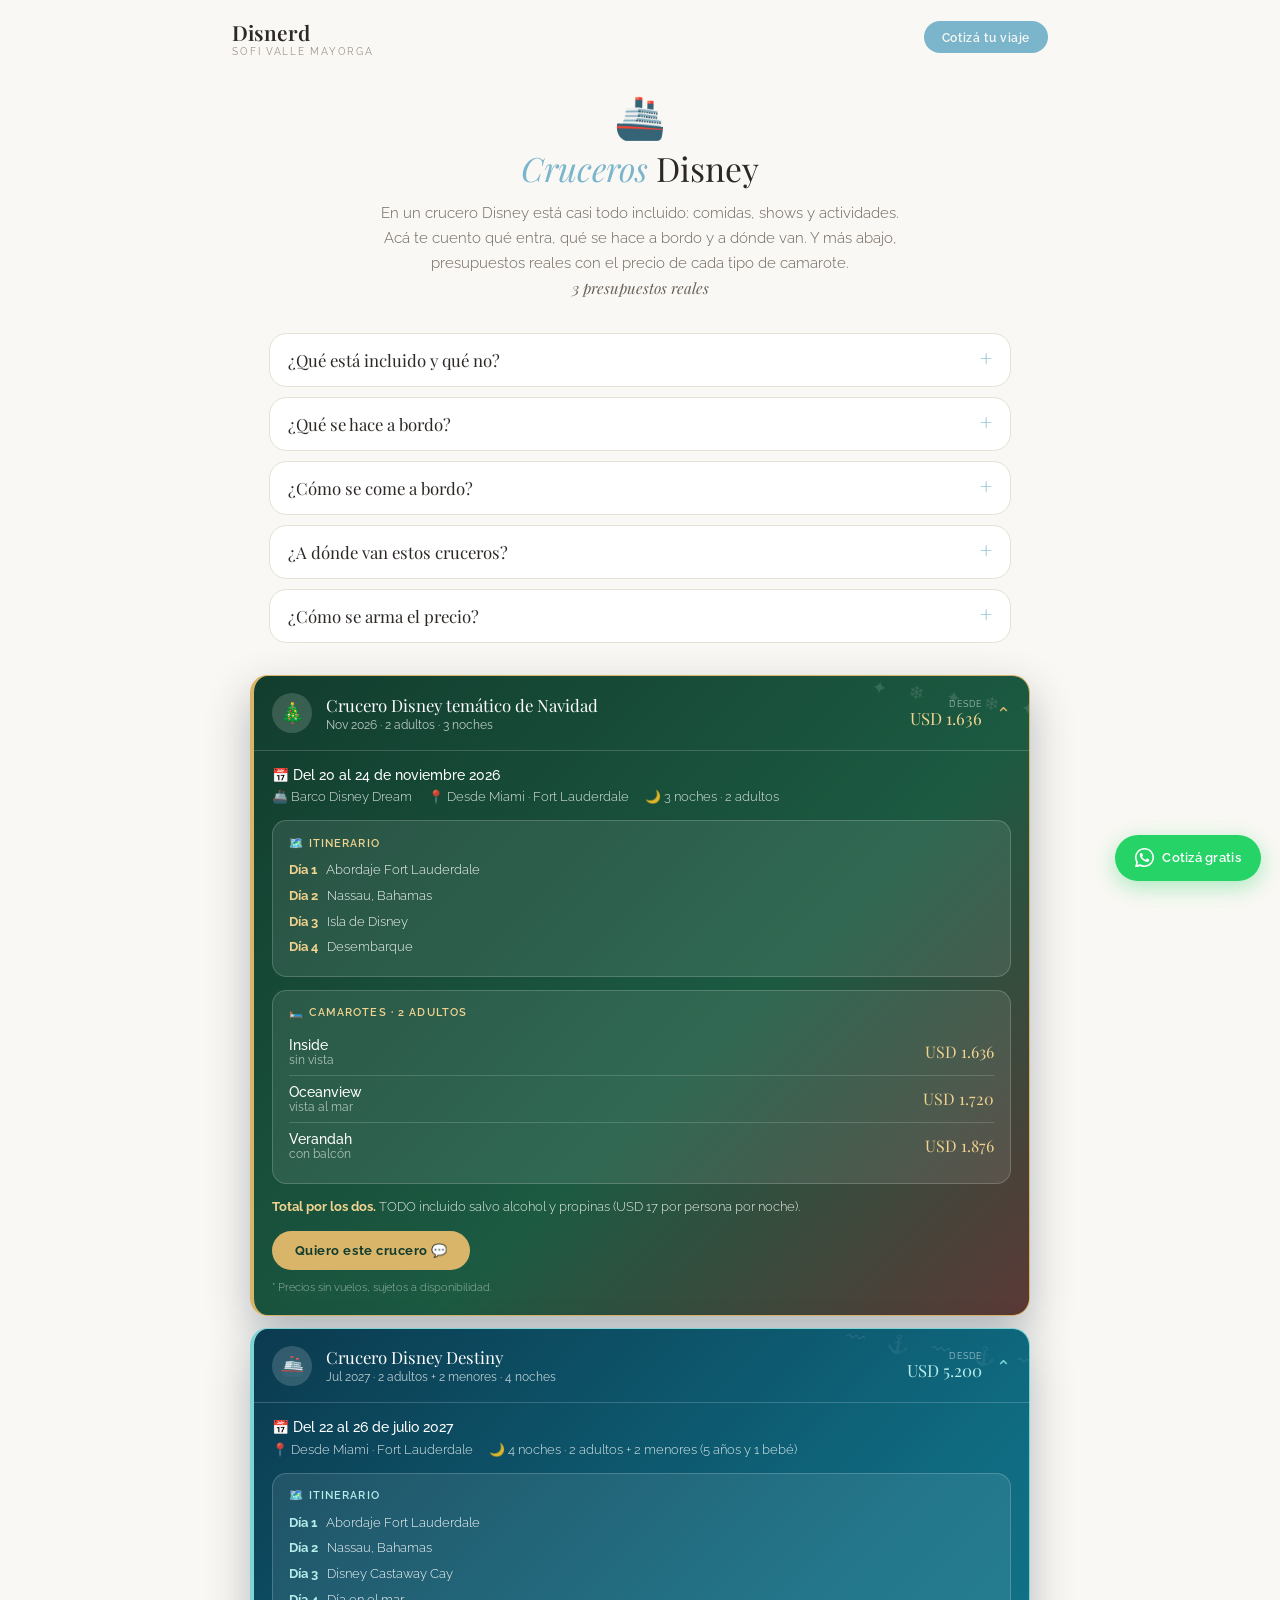
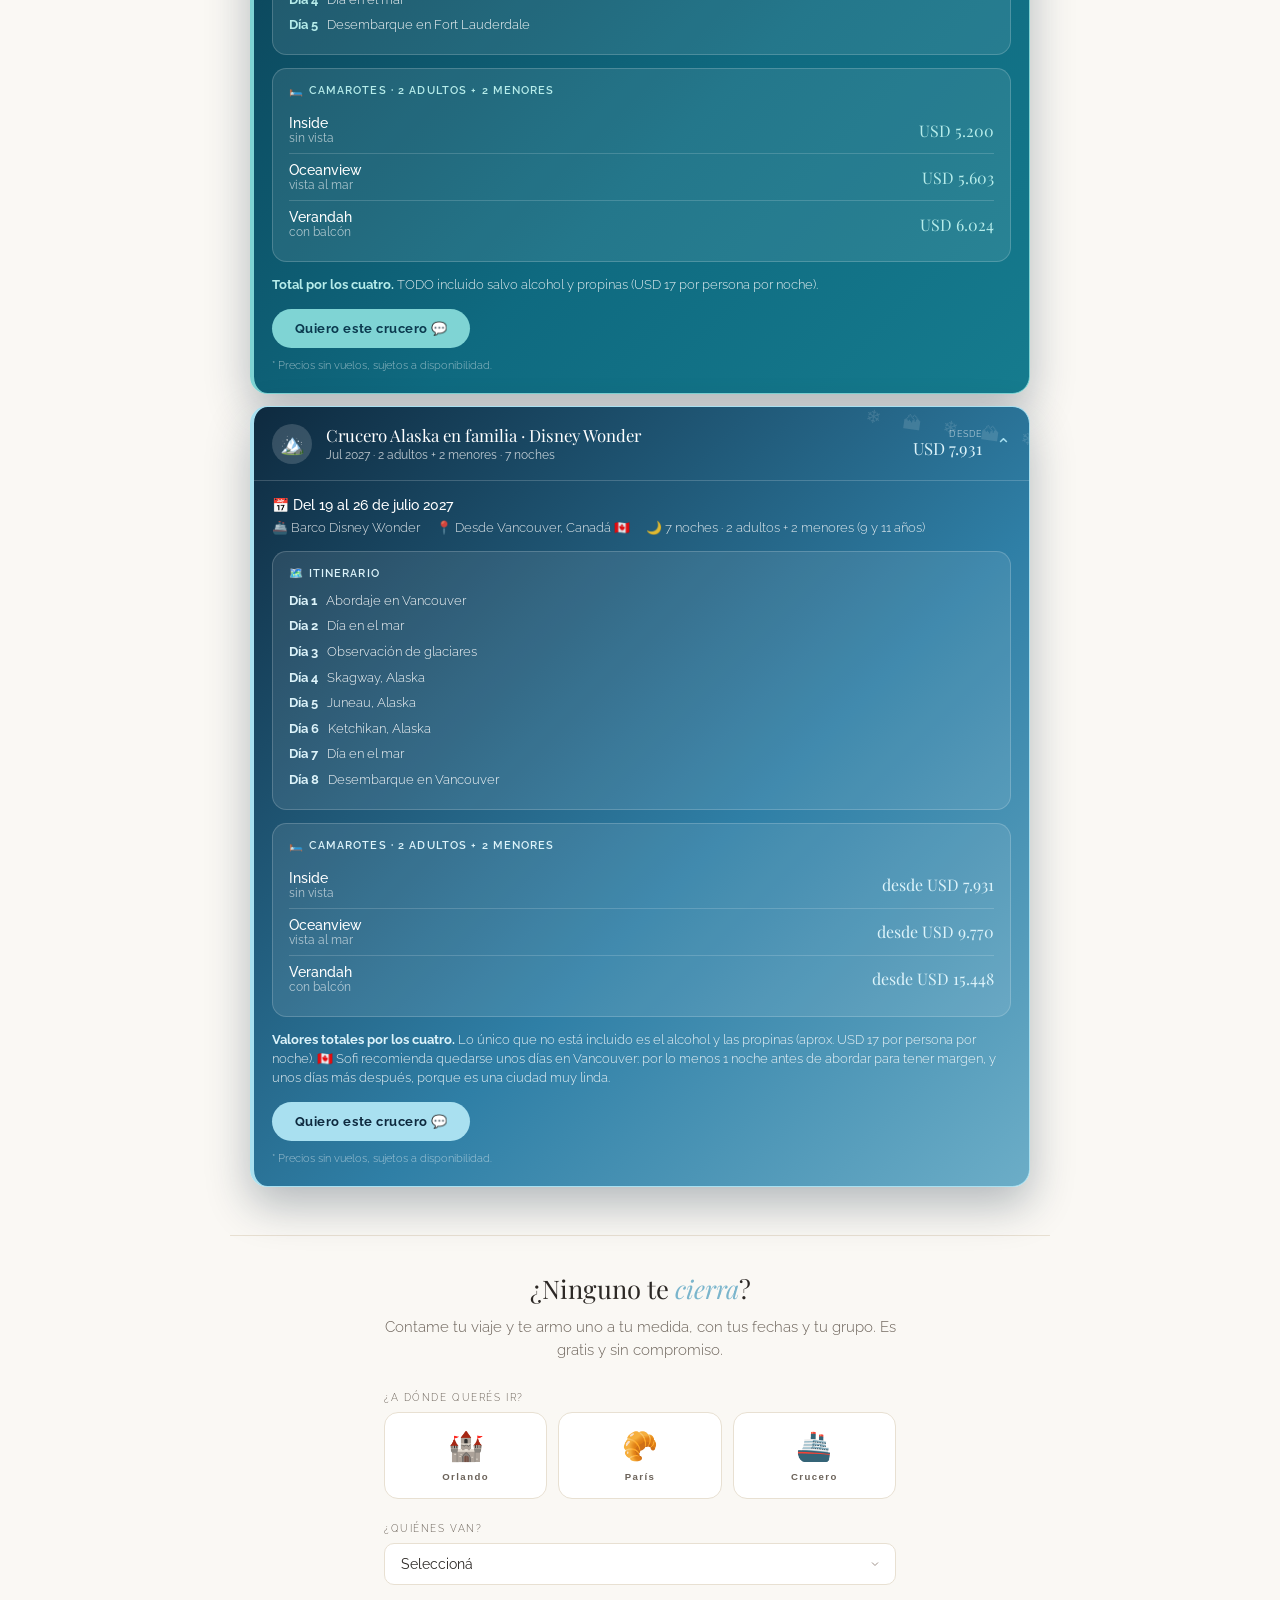
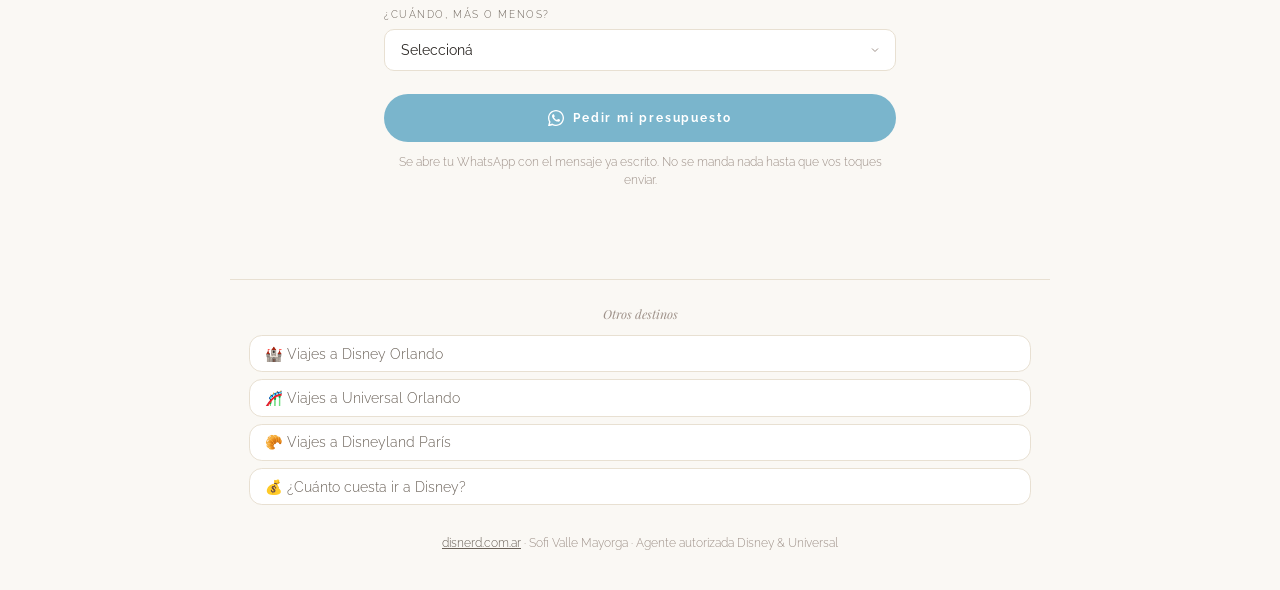
==== cruceros-disney/index.html @ 37feee4d "Introducciones que presentan las preguntas y despues los presupuestos; Paris en el celular con 2 fot" ====
<!DOCTYPE html>
<html lang="es">
<head>
<meta charset="UTF-8">
<meta name="viewport" content="width=device-width, initial-scale=1.0">
<title>Cruceros Disney · Presupuestos reales con precios | Disnerd</title>
<meta name="description" content="Presupuestos reales de cruceros Disney desde Miami, con precios en dólares por tipo de camarote. Todo incluido salvo alcohol y propinas.">
<link rel="canonical" href="https://disnerd.com.ar/cruceros-disney/">
<meta name="robots" content="index, follow">
<link rel="icon" href="/favicon.ico" sizes="any">
  <link rel="icon" type="image/png" sizes="192x192" href="/favicon-192.png">
<link rel="apple-touch-icon" href="/apple-touch-icon.png">

<meta property="og:title" content="Cruceros Disney · Presupuestos reales con precios | Disnerd">
<meta property="og:description" content="Presupuestos reales de cruceros Disney desde Miami, con precios en dólares por tipo de camarote. Todo incluido salvo alcohol y propinas.">
<meta property="og:url" content="https://disnerd.com.ar/cruceros-disney/">
<meta property="og:type" content="website">
<meta property="og:site_name" content="Disnerd">
<meta property="og:image" content="https://disnerd.com.ar/og/og-cruceros-disney.jpg">
<meta property="og:image:width" content="1200">
<meta property="og:image:height" content="630">
<meta name="twitter:card" content="summary_large_image">
<meta name="twitter:image" content="https://disnerd.com.ar/og/og-cruceros-disney.jpg">

<!-- Google tag (gtag.js) - Google Ads + GA4 -->
<script async src="https://www.googletagmanager.com/gtag/js?id=AW-18025415639"></script>
<script>
  window.dataLayer = window.dataLayer || [];
  function gtag(){dataLayer.push(arguments);}
  gtag('js', new Date());
  gtag('config', 'AW-18025415639');
  gtag('config', 'G-FP7MM2R3B7');
</script>

<link rel="preconnect" href="https://fonts.googleapis.com">
<link rel="preconnect" href="https://fonts.gstatic.com" crossorigin>
<link href="https://fonts.googleapis.com/css2?family=Playfair+Display:ital,wght@0,400;0,500;0,600;1,400;1,500&family=Raleway:wght@300;400;500;600;700&display=swap" rel="stylesheet">
<link rel="stylesheet" href="/juegos.css">
<link rel="stylesheet" href="/presupuestos.css">
<link rel="stylesheet" href="/destinos-info.css">
<link rel="stylesheet" href="/formulario.css">
<link rel="stylesheet" href="/wa-flotante.css">
<style>
  .dst { max-width: 820px; margin: 0 auto; padding: 0 1.2rem; }
  .dst-cab { text-align: center; padding: 1.4rem 0 2rem; }
  .dst-emoji { font-size: 2.6rem; line-height: 1; }
  .dst-cab h1 { font-family: 'Playfair Display', serif; font-size: 2.1rem; font-weight: 400;
                line-height: 1.15; margin: .7rem 0 .8rem; }
  .dst-cab h1 em { font-style: italic; color: var(--sky-soft); }
  .dst-cab p { font-size: .95rem; line-height: 1.65; color: var(--text-mid); max-width: 540px;
               margin: 0 auto; }
  .dst-sep { max-width: 820px; margin: 3rem auto 0; padding: 2.2rem 1.2rem 0;
             border-top: 1px solid var(--warm); text-align: center; }
  .dst-sep h2 { font-family: 'Playfair Display', serif; font-size: 1.6rem; font-weight: 400;
                margin-bottom: .6rem; }
  .dst-sep h2 em { font-style: italic; color: var(--sky-soft); }
  .dst-sep p { font-size: .92rem; color: var(--text-mid); line-height: 1.6; max-width: 520px;
               margin: 0 auto 1.8rem; }
  .dst-otros { max-width: 820px; margin: 2.6rem auto 0; padding: 1.6rem 1.2rem 0;
               border-top: 1px solid var(--warm); }
  .dst-otros p { font-size: .78rem; color: var(--text-soft); text-align: center;
                 font-style: italic; font-family: 'Playfair Display', serif; margin-bottom: .8rem; }
  .dst-otros a { display: block; text-decoration: none; color: var(--text-mid); font-size: .88rem;
                 padding: .6rem .9rem; margin-bottom: .45rem; border: 1px solid var(--warm);
                 border-radius: .8rem; background: #fff; transition: border-color .12s, color .12s; }
  .dst-otros a:hover { border-color: var(--sky-mid); color: var(--text); }
  @media (max-width: 560px) { .dst-cab h1 { font-size: 1.75rem; } }
</style>
</head>
<body>

<nav>
  <a class="nav-logo" href="/">Disnerd<span>Sofi Valle Mayorga</span></a>
  <a href="https://wa.me/5491132924274?text=Hola%20Sofi!%20Vi%20tu%20p%C3%A1gina%20y%20quiero%20cotizar%20mi%20viaje" class="nav-cta">Cotizá tu viaje</a>
</nav>

<div class="dst">
  <header class="dst-cab">
    <div class="dst-emoji">🚢</div>
    <h1><em>Cruceros</em> Disney</h1>
    <p>En un crucero Disney está casi todo incluido: comidas, shows y actividades. Acá te cuento qué entra, qué se hace a bordo y a dónde van. Y más abajo, presupuestos reales con el precio de cada tipo de camarote.</p>
    <p class="pr-cuenta" id="pr-cuenta"></p>
  </header>

  <div class="dst-info">
    <details>
      <summary>¿Qué está incluido y qué no?</summary>
      <div>
        <p>En un crucero Disney ya está casi todo pago antes de subir: las comidas en los salones
           principales, el buffet, la comida rápida, el helado, los shows del teatro, las piletas y
           toboganes, los clubes de chicos y el gimnasio. El room service al camarote también está
           incluido y funciona las 24 horas — solo se pagan aparte el alcohol, los cafés especiales
           y las gaseosas en lata.</p>
        <p>Lo que no entra es el alcohol y las propinas: unos <b>USD 17 por persona y por noche</b>,
           que se cargan solas a tu cuenta de a bordo y se pagan al final. Los restaurantes de solo
           adultos tienen un costo aparte y son de las reservas que más rápido se agotan, así que
           conviene sacarlas apenas se abre la ventana.</p>
      </div>
    </details>
    <details>
      <summary>¿Qué se hace a bordo?</summary>
      <div>
        <p>Mucho más de lo que imaginás. Además de los shows del teatro, que son tipo Broadway, en
           un crucero Disney tenés:</p>
        <ul class="dst-destinos">
          <li><b>Encuentros con personajes</b> durante todo el viaje.</li>
          <li><b>La Noche Pirata</b>, con fiesta en cubierta y <b>fuegos artificiales en alta
              mar</b>.</li>
          <li><b>Cine</b> a bordo, fiestas temáticas y actividades para toda la familia.</li>
          <li><b>Clubes para chicos separados por edades</b>, con actividades supervisadas, así los
              grandes también tienen su momento.</li>
        </ul>
        <p>Es de los viajes que más disfrutan las familias, porque hay algo para cada uno todo el
           día.</p>
      </div>
    </details>
    <details>
      <summary>¿Cómo se come a bordo?</summary>
      <div>
        <p>Cenás con el sistema de Rotational Dining: cada noche cambiás de salón, pero te acompañan
           siempre los mismos mozos, que te van conociendo y se acuerdan de tus gustos y de tus
           alergias. Tenés tu horario fijo, siempre a la misma hora. Los salones principales ya vienen
           incluidos y asignados a tu familia.</p>
      </div>
    </details>
    <details>
      <summary>¿A dónde van estos cruceros?</summary>
      <div>
        <ul class="dst-destinos">
          <li><b>Alaska</b>, saliendo siempre de Vancouver: el glaciar, Skagway, Juneau, Icy Strait,
              Sitka y Ketchikan.</li>
          <li><b>Bahamas</b>, saliendo de Fort Lauderdale u Orlando: Nassau, Castaway Cay y Lookout
              Cay, los destinos privados de Disney.</li>
          <li><b>California y Baja</b>, saliendo de San Diego: Ensenada, Catalina, Cabo y Puerto
              Vallarta.</li>
        </ul>
      </div>
    </details>
    <details>
      <summary>¿Cómo se arma el precio?</summary>
      <div>
        <p>Cambia según el camarote: interior, con ventana o con balcón. Por eso cada presupuesto
           de acá abajo muestra el valor de cada tipo, y no un precio único.</p>
      
        <p><a href="/cuanto-cuesta-ir-a-disney/">¿Cuánto cuesta ir a Disney? Comparo los cuatro destinos con números reales →</a></p>
      </div>
    </details>
  </div>

  <div class="pr-lista" id="pr-lista"></div>
</div>

<section class="dst-sep" id="cotiza">
  <h2>¿Ninguno te <em>cierra</em>?</h2>
  <p>Contame tu viaje y te armo uno a tu medida, con tus fechas y tu grupo.
     Es gratis y sin compromiso.</p>
</section>
<div style="max-width:560px;margin:0 auto;padding:0 1.5rem 3rem;" id="form-cotiza"></div>

<div class="dst-otros">
  <p>Otros destinos</p>
  <a href="/disney-orlando/">🏰 Viajes a Disney Orlando</a>
  <a href="/universal-orlando/">🎢 Viajes a Universal Orlando</a>
  <a href="/disneyland-paris/">🥐 Viajes a Disneyland París</a>
    <a href="/cuanto-cuesta-ir-a-disney/">💰 ¿Cuánto cuesta ir a Disney?</a>
  </div>

<footer>
  <a href="/">disnerd.com.ar</a> · Sofi Valle Mayorga · Agente autorizada Disney &amp; Universal
</footer>

<script>window.PR_DESTINO = 'crucero';</script>
<script src="/presupuestos.js"></script>
<script src="/formulario.js"></script>
<script src="/wa-flotante.js"></script>
<script src="/juegos-medicion.js"></script>
<script src="/destinos-info.js"></script>
</body>
</html>
---- juegos.css ----
:root {
    --ivory:     #faf8f4;
    --cream:     #f2ede4;
    --warm:      #e8e0d2;
    --sky-pale:  #eaf3f8;
    --sky-mid:   #cce0ed;
    --sky-soft:  #7ab5cc;
    --text:      #2c2825;
    --text-mid:  #6b6259;
    --text-soft: #9e9189;
    --gold:      #b8a082;
    --sombra: rgba(60,50,40,0.08);
    --sombra-hover: rgba(60,50,40,0.14);
  }
  * { box-sizing: border-box; margin: 0; padding: 0; -webkit-tap-highlight-color: transparent; }
  html { touch-action: manipulation; }
  body { font-family: 'Raleway', sans-serif; font-weight: 300; background: var(--ivory); color: var(--text); min-height: 100vh; overflow-x: hidden; }

  nav { display: flex; justify-content: space-between; align-items: center; padding: 1.1rem 1.4rem; max-width: 860px; margin: 0 auto; }
  .nav-logo { font-family: 'Playfair Display', serif; font-size: 1.3rem; font-weight: 600; color: var(--text); text-decoration: none; }
  .nav-logo span { display: block; font-family: 'Raleway', sans-serif; font-size: 0.6rem; letter-spacing: 0.18em; text-transform: uppercase; color: var(--text-soft); font-weight: 400; }
  .nav-cta { font-size: 0.78rem; font-weight: 600; letter-spacing: 0.05em; color: var(--ivory); background: var(--sky-soft); padding: 0.55rem 1.1rem; border-radius: 2rem; text-decoration: none; transition: background .2s; }
  .nav-cta:hover { background: var(--sky-mid); color: var(--text); }

  .wrap { max-width: 480px; margin: 0 auto; padding: 0.6rem 1.2rem 3.5rem; }

  .fade-in { animation: fadeIn .35s ease both; }
  @keyframes fadeIn { from { opacity: 0; transform: translateY(10px); } to { opacity: 1; transform: none; } }

  /* ── Menú ── */
  .intro { text-align: center; padding-top: 1.6rem; }
  .intro .castillo { font-size: 2.6rem; margin-bottom: .7rem; }
  .intro h1 { font-family: 'Playfair Display', serif; font-size: 2.2rem; font-weight: 500; line-height: 1.15; margin-bottom: .6rem; }
  .intro h1 em { font-style: italic; color: var(--sky-soft); }
  .intro p { color: var(--text-mid); font-size: .92rem; line-height: 1.6; margin-bottom: 1.5rem; }
  .modo-card { display: flex; align-items: center; gap: .9rem; text-align: left; width: 100%; border: 1px solid var(--warm); background: #fff; border-radius: 1.1rem; padding: 1.05rem 1.1rem; margin-bottom: .8rem; cursor: pointer; box-shadow: 0 2px 12px var(--sombra); transition: transform .12s, box-shadow .2s; font-family: 'Raleway', sans-serif; color: var(--text); }
  .modo-card:hover { box-shadow: 0 5px 18px var(--sombra-hover); }
  .modo-card:active { transform: scale(.98); }
  .modo-card .m-emoji { font-size: 1.9rem; }
  .modo-card .m-tit { font-family: 'Playfair Display', serif; font-size: 1.15rem; font-weight: 600; line-height: 1.15; }
  .modo-card .m-sub { font-size: .76rem; color: var(--text-mid); margin-top: .2rem; line-height: 1.4; font-weight: 400; }
  .intro .mini { font-size: .78rem; color: var(--text-soft); font-style: italic; font-family: 'Playfair Display', serif; margin-top: .5rem; }

  /* ── Pregunta ── */
  .q-top { display: flex; justify-content: space-between; align-items: center; margin: 1rem 0 .6rem; }
  .q-progress-txt { font-size: .72rem; letter-spacing: 0.12em; text-transform: uppercase; color: var(--text-soft); font-weight: 500; }
  .q-bar { height: 4px; background: var(--cream); border-radius: 3px; overflow: hidden; margin-bottom: 1.5rem; }
  .q-bar-fill { height: 100%; background: linear-gradient(90deg, var(--sky-mid), var(--sky-soft)); border-radius: 3px; width: 0; transition: width .35s ease; }
  .q-text { font-family: 'Playfair Display', serif; font-size: 1.4rem; font-weight: 500; line-height: 1.3; margin-bottom: 1.3rem; }
  .opt { display: flex; align-items: center; gap: .7rem; width: 100%; text-align: left; background: #fff; border: 1px solid var(--warm); border-radius: 1rem; padding: .9rem 1rem; margin-bottom: .65rem; cursor: pointer; font-family: 'Raleway', sans-serif; font-size: .9rem; font-weight: 500; color: var(--text); box-shadow: 0 2px 10px var(--sombra); transition: transform .12s, border-color .12s, background .12s; line-height: 1.45; }
  .opt .opt-emoji { font-size: 1.25rem; flex-shrink: 0; }
  .opt:hover { border-color: var(--sky-mid); }
  .opt:active { transform: scale(.98); }
  .opt.sel { border-color: var(--sky-soft); background: var(--sky-pale); }
  .q-quit { margin-top: 1rem; background: none; border: none; color: var(--text-soft); font-size: .78rem; cursor: pointer; text-decoration: underline; font-family: 'Raleway', sans-serif; }

  /* ── Calculando ── */
  .calc { text-align: center; padding-top: 5rem; }
  .calc .spark { font-size: 3rem; animation: pulse 1s ease infinite alternate; }
  @keyframes pulse { from { transform: scale(1); opacity: .7; } to { transform: scale(1.25); opacity: 1; } }
  .calc p { font-family: 'Playfair Display', serif; font-style: italic; color: var(--text-mid); margin-top: 1rem; font-size: 1.1rem; }

  /* ── Resultado ── */
  .res { text-align: center; padding-top: 1.4rem; }
  .res .sos { font-family: 'Playfair Display', serif; font-style: italic; font-size: 1.1rem; color: var(--text-mid); }
  .res-card { border-radius: 1.3rem; padding: 1.8rem 1.4rem 1.5rem; margin: .9rem 0 1.1rem; box-shadow: 0 6px 24px var(--sombra-hover); }
  .res-emoji { font-size: 4rem; line-height: 1; filter: drop-shadow(0 4px 8px rgba(0,0,0,.12)); }
  .res-nombre { font-family: 'Playfair Display', serif; font-size: 2.3rem; font-weight: 600; margin: .4rem 0 .1rem; color: var(--text); }
  .res-tag { font-family: 'Playfair Display', serif; font-style: italic; font-size: 1rem; color: var(--text); opacity: .75; margin-bottom: .8rem; }
  .res-afin { display: inline-block; background: rgba(255,255,255,.8); border-radius: 2rem; padding: .35rem 1rem; font-size: .8rem; font-weight: 700; color: var(--text); }
  .res-desc { font-size: .92rem; line-height: 1.7; color: var(--text); text-align: left; background: #fff; border: 1px solid var(--warm); border-radius: 1.1rem; padding: 1.1rem 1.2rem; box-shadow: 0 2px 12px var(--sombra); font-weight: 400; }
  .res-btns { display: flex; gap: .7rem; margin-top: 1.4rem; }
  .res-btns button { flex: 1; padding: .85rem 0; border: none; border-radius: 2rem; cursor: pointer; font-family: 'Raleway', sans-serif; font-size: .88rem; font-weight: 600; box-shadow: 0 3px 12px var(--sombra); }
  .btn-again { background: var(--sky-pale); color: var(--text); border: 1px solid var(--sky-mid) !important; }
  .btn-share { background: var(--sky-soft); color: var(--ivory); }
  /* Volver a jugar pasa al pie: son las salidas, no la oferta */
  .res-pie { margin-top: 1.5rem; }
  .res-pie button { background: none !important; border: 1px solid var(--sky-mid) !important;
                    color: var(--text-soft); box-shadow: none; font-size: .8rem; padding: .7rem 0; }
  .btn-menu { display: block; margin: 1rem auto 0; background: none; border: none; color: var(--text-soft); font-size: .8rem; cursor: pointer; text-decoration: underline; font-family: 'Raleway', sans-serif; }

  /* ── CTA Sofi ── */
  .cta-sofi { margin-top: 1.8rem; background: var(--sky-pale); border: 1px solid var(--sky-mid); border-radius: 1.2rem; padding: 1.3rem 1.2rem; text-align: center; }
  .cta-sofi .cta-tit { font-family: 'Playfair Display', serif; font-size: 1.25rem; font-weight: 600; line-height: 1.25; margin-bottom: .4rem; }
  .cta-sofi .cta-tit em { font-style: italic; color: var(--sky-soft); }
  .cta-sofi p { font-size: .85rem; color: var(--text-mid); line-height: 1.55; margin-bottom: .9rem; }
  .cta-sofi a { display: inline-block; background: var(--sky-soft); color: var(--ivory); text-decoration: none; font-size: .85rem; font-weight: 600; padding: .7rem 1.5rem; border-radius: 2rem; transition: background .2s; }
  .cta-sofi a:hover { background: var(--sky-mid); color: var(--text); }

  footer { text-align: center; padding: 1.5rem 1rem 2.5rem; font-size: .72rem; color: var(--text-soft); }
  footer a { color: var(--text-mid); }

  /* ── Tarjetas usadas como enlace (hub) y enlaces a los otros tests ── */
  a.modo-card { text-decoration: none; }

  .otros-tests { margin-top: 2.2rem; padding-top: 1.4rem; border-top: 1px solid var(--warm); }
  .otros-tests .mini { margin-bottom: .7rem; }
  .otro-test { display: block; text-decoration: none; color: var(--text-mid); font-size: .85rem;
               font-family: 'Raleway', sans-serif; padding: .55rem .8rem; margin-bottom: .45rem;
               border: 1px solid var(--warm); border-radius: .8rem; background: #fff;
               transition: border-color .12s, color .12s; }
  .otro-test:hover { border-color: var(--sky-mid); color: var(--text); }


  /* ── 🎩 El Sombrero Seleccionador ── */
  .sh-hat { font-size: 4.2rem; line-height: 1; display: inline-block;
            animation: shWobble 2.4s ease-in-out infinite;
            filter: drop-shadow(0 6px 10px rgba(60,50,40,.18)); }
  @keyframes shWobble { 0%,100% { transform: rotate(-5deg); } 50% { transform: rotate(5deg); } }

  .sh-voz { font-family: 'Playfair Display', serif; font-style: italic; font-size: 1.2rem;
            line-height: 1.45; color: var(--text); margin-top: .8rem; }
  .sh-susurro { background: linear-gradient(135deg, #2e2a45, #4a3f6b); color: #f3e6c4;
                border-radius: 1rem; padding: .7rem 1rem; margin-bottom: 1.1rem;
                font-family: 'Playfair Display', serif; font-size: 1rem;
                box-shadow: 0 3px 12px var(--sombra); }
  .sh-grito { font-family: 'Playfair Display', serif; font-size: 2.4rem; font-weight: 600;
              letter-spacing: .04em; margin-top: .2rem;
              animation: shGrito .6s cubic-bezier(.2,1.6,.4,1) both; }
  @keyframes shGrito { from { transform: scale(.6); opacity: 0; } to { transform: scale(1); opacity: 1; } }

  .sh-costado { margin: .9rem 0 0; padding-top: .8rem; border-top: 1px dashed var(--warm);
                font-size: .88rem; color: var(--text-mid); }
  .sh-datos { background: #fff; border-radius: 1.1rem; padding: .4rem 1.2rem; margin-top: .9rem;
              box-shadow: 0 2px 12px var(--sombra); text-align: left; }
  .sh-datos div { padding: .55rem 0; border-bottom: 1px solid var(--cream); font-size: .86rem; line-height: 1.4; }
  .sh-datos div:last-child { border-bottom: none; }
  .sh-datos span { display: block; font-size: .68rem; font-weight: 700; text-transform: uppercase;
                   letter-spacing: .06em; color: var(--text-soft); }
  .sh-disnerd { font-family: 'Playfair Display', serif; font-style: italic; font-size: 1rem;
                margin-top: 1rem; color: var(--text-mid); }
  .sh-aviso { font-size: .72rem; color: var(--text-soft); line-height: 1.5; margin-top: 2rem;
              padding-top: 1rem; border-top: 1px solid var(--warm); }

  /* ── El sombrero dibujado, en lugar del emoji de galera ── */
  img.sh-hat { width: 5.4rem; height: 5.4rem; display: inline-block;
               animation: shWobble 2.4s ease-in-out infinite;
               filter: drop-shadow(0 6px 10px rgba(60,50,40,.18)); }
  img.m-emoji { width: 2.1rem; height: 2.1rem; flex-shrink: 0; }
  .ico-sombrero { width: 1.25em; height: 1.25em; vertical-align: -.3em; flex-shrink: 0; }
  .sh-susurro .ico-sombrero { vertical-align: -.25em; }
---- presupuestos.css ----
/* Estilos de la lista de presupuestos. Los usan la home y las páginas por destino. */
    /* ── Presupuestos: filtros + lista que se abre ── */
    .pr-filtros { max-width: 780px; margin: 0 auto 2rem; }
    .pr-f-linea { display: flex; align-items: center; gap: 0.8rem; margin-bottom: 0.7rem; flex-wrap: wrap; }
    .pr-f-tit { font-size: 0.72rem; letter-spacing: 0.1em; text-transform: uppercase;
                color: var(--text-soft); min-width: 104px; text-align: right; }
    .pr-f-chips { display: flex; gap: 0.4rem; flex-wrap: wrap; flex: 1; }
    .pr-chip { font-family: 'Raleway', sans-serif; font-size: 0.78rem; font-weight: 500;
               color: var(--text-mid); background: #fff; border: 1px solid var(--warm);
               padding: 0.42rem 0.85rem; border-radius: 100px; cursor: pointer;
               transition: background .15s, border-color .15s, color .15s; }
    .pr-chip:hover { border-color: var(--sky-mid); }
    .pr-chip.on { background: var(--sky-soft); border-color: var(--sky-soft); color: var(--ivory); }
    .pr-cuenta { text-align: center; font-size: 0.78rem; color: var(--text-soft);
                 font-style: italic; font-family: 'Playfair Display', serif; margin-top: 1rem; }

    .pr-lista { max-width: 780px; margin: 0 auto; }
    .pr { border: 1px solid var(--warm); border-radius: 1.1rem; background: #fff;
          margin-bottom: 0.75rem; overflow: hidden; transition: box-shadow .2s, border-color .2s; }
    .pr.abierto { border-color: var(--sky-mid); box-shadow: 0 6px 22px var(--sombra); }
    .pr-cab { display: flex; align-items: center; gap: 0.85rem; width: 100%; text-align: left;
              background: none; border: none; padding: 1.05rem 1.15rem; cursor: pointer;
              font-family: 'Raleway', sans-serif; color: var(--text); }
    .pr-emoji { font-size: 1.55rem; flex-shrink: 0; }
    .pr-cab-txt { flex: 1; min-width: 0; }
    .pr-titulo { display: block; font-family: 'Playfair Display', serif; font-size: 1.05rem;
                 line-height: 1.2; }
    .pr-sub { display: block; font-size: 0.75rem; color: var(--text-mid); margin-top: 0.18rem; }
    .pr-desde { flex-shrink: 0; text-align: right; font-family: 'Playfair Display', serif;
                font-size: 1.05rem; color: var(--text); line-height: 1.1; }
    .pr-desde small { display: block; font-family: 'Raleway', sans-serif; font-size: 0.58rem;
                      letter-spacing: 0.12em; text-transform: uppercase; color: var(--text-soft); }
    .pr-flecha { flex-shrink: 0; color: var(--text-soft); font-size: 1.1rem; line-height: 1;
                 transition: transform .2s; }
    .pr.abierto .pr-flecha { transform: rotate(180deg); }

    .pr-det { padding: 0 1.15rem 1.3rem; border-top: 1px solid var(--cream); }
    .pr-fechas { font-size: 0.86rem; color: var(--text); margin: 1rem 0 0.4rem; font-weight: 500; }
    .pr-meta { display: flex; flex-wrap: wrap; gap: 0.3rem 1rem; font-size: 0.8rem;
               color: var(--text-mid); margin-bottom: 1rem; }
    .pr-caja { background: var(--ivory); border-radius: 0.9rem; padding: 0.9rem 1rem; margin-bottom: 0.8rem; }
    .pr-caja h4 { font-family: 'Raleway', sans-serif; font-size: 0.7rem; font-weight: 600;
                  letter-spacing: 0.1em; text-transform: uppercase; color: var(--text-soft);
                  margin-bottom: 0.6rem; }
    .pr-dia, .pr-item { font-size: 0.84rem; line-height: 1.55; color: var(--text); margin-bottom: 0.3rem; }
    .pr-dia b { color: var(--sky-soft); margin-right: 0.35rem; }
    .pr-fila { display: flex; justify-content: space-between; align-items: center; gap: 0.8rem;
               padding: 0.5rem 0; border-bottom: 1px solid var(--warm); }
    .pr-fila:last-child { border-bottom: none; }
    .pr-f-nom { font-size: 0.86rem; font-weight: 500; }
    .pr-f-sub { font-size: 0.72rem; color: var(--text-soft); font-weight: 400; }
    .pr-f-precio { font-family: 'Playfair Display', serif; font-size: 1rem; white-space: nowrap; }
    .pr-promo { font-size: 0.78rem; color: var(--gold); margin-bottom: 0.8rem; }
    .pr-precio-row { display: flex; align-items: baseline; gap: 0.6rem; flex-wrap: wrap; margin: 0.4rem 0 0.9rem; }
    .pr-precio { font-family: 'Playfair Display', serif; font-size: 1.75rem; }
    .pr-precio-nota { font-size: 0.76rem; color: var(--text-mid); }
    .pr-nota { font-size: 0.8rem; color: var(--text-mid); line-height: 1.5; margin-bottom: 0.9rem; }
    .pr-wa { display: inline-flex; align-items: center; justify-content: center; gap: 0.4rem;
             background: #25D366; color: #fff; text-decoration: none; font-size: 0.82rem;
             font-weight: 600; padding: 0.75rem 1.4rem; border-radius: 100px; }
    .pr-wa:hover { background: #1fb855; }
    .pr-legal { font-size: 0.68rem; color: var(--text-soft); margin-top: 0.7rem; }
    .pr-vacio { text-align: center; color: var(--text-mid); font-size: 0.9rem; padding: 2rem 1rem; }
    .pr-pie { text-align: center; font-size: 0.85rem; color: var(--text-mid); margin-top: 2rem; }

    @media (max-width: 560px) {
      .pr-f-tit { min-width: 0; text-align: left; width: 100%; margin-bottom: 0.1rem; }
      .pr-cab { padding: 0.9rem; gap: 0.6rem; }
      .pr-emoji { font-size: 1.3rem; }
      .pr-titulo { font-size: 0.95rem; }
      .pr-desde { font-size: 0.95rem; }
      .pr-wa { width: 100%; }
    }


    /* ── Temas de color. El destino define el color; Navidad y Año Nuevo lo pisan.
         t1..t3 = el degradé del fondo cuando se abre · acc = el color que resalta
         tint = el fondo suave del emoji cuando está cerrado ── */
    .pr[data-tema="navidad"], .pr-dest a[data-tema="navidad"]  { --t1:#123d2e; --t2:#1c5a42; --t3:#8f1d2c;
                                --acc:#d9b56a; --acc2:#f1d38f; --tint:#e8f0ea; --deco:"✦ ❄ ✦ ❄ ✦"; }
    .pr[data-tema="oceano"], .pr-dest a[data-tema="oceano"]   { --t1:#0b3a4f; --t2:#0f6a80; --t3:#1b8a9a;
                                --acc:#7fd4d4; --acc2:#b6ecea; --tint:#e4f2f4; --deco:"〰 ⚓ 〰 ⚓ 〰"; }
    .pr[data-tema="alaska"], .pr-dest a[data-tema="alaska"]   { --t1:#0e2a3f; --t2:#2f7fa6; --t3:#9fd4e3;
                                --acc:#a9e0f0; --acc2:#dcf3fa; --tint:#e7f4f9; --deco:"❄ 🏔 ❄ 🏔 ❄"; }
    .pr[data-tema="disney"], .pr-dest a[data-tema="disney"]   { --t1:#16325c; --t2:#24508f; --t3:#5a3f8f;
                                --acc:#e8c46a; --acc2:#f6dfa4; --tint:#e8edf6; --deco:"✦ ✧ ✦ ✧ ✦"; }
    .pr[data-tema="disney-b"], .pr-dest a[data-tema="disney-b"] { --t1:#1f3b86; --t2:#3f7ad1; --t3:#86c6f0;
                                --acc:#f2d58c; --acc2:#f9e9bd; --tint:#eaf0fb; --deco:"✧ ✦ ✧ ✦ ✧"; }
    .pr[data-tema="universal"], .pr-dest a[data-tema="universal"]{ --t1:#123f3a; --t2:#1d6b5c; --t3:#3f8f57;
                                --acc:#f0a84e; --acc2:#f8cb92; --tint:#e6f1ee; --deco:"◆ ◈ ◆ ◈ ◆"; }
    .pr[data-tema="universal-b"], .pr-dest a[data-tema="universal-b"]{ --t1:#1d3a1f; --t2:#3d7a33; --t3:#7fb04e;
                                --acc:#f5c04e; --acc2:#fade9b; --tint:#ecf3e6; --deco:"◈ ◆ ◈ ◆ ◈"; }
    .pr[data-tema="paris"], .pr-dest a[data-tema="paris"]    { --t1:#4a2040; --t2:#7a3560; --t3:#b06a86;
                                --acc:#f0b7c8; --acc2:#f8d9e2; --tint:#f7ebf0; --deco:"✦ ⚜ ✦ ⚜ ✦"; }
    .pr[data-tema="paris-b"], .pr-dest a[data-tema="paris-b"]  { --t1:#5c2030; --t2:#9c4254; --t3:#d08a92;
                                --acc:#f6c3a8; --acc2:#fbe0d1; --tint:#f9eeea; --deco:"⚜ ✦ ⚜ ✦ ⚜"; }
    .pr[data-tema="anonuevo"], .pr-dest a[data-tema="anonuevo"] { --t1:#2b1b4a; --t2:#4a3a8f; --t3:#8f6ac0;
                                --acc:#f2d98b; --acc2:#fbeec1; --tint:#eeeaf7; --deco:"✦ 🎆 ✦ 🎆 ✦"; }

    /* ── Los cuatro destinos, con el color de cada uno ──
       Mismo degrade y mismo acento que los presupuestos de ese destino: el
       color significa lo mismo en toda la pagina. */
    /* El link a la pagina de precios: era una pildora blanca mas entre otras
       y se perdia. Ahora es una tarjeta con el color de la marca. */
    .pr-cuanto { display: block; max-width: 780px; margin: 0 auto 2rem;
                 padding: 1.3rem 1.4rem; border-radius: 1.2rem; text-decoration: none;
                 background: linear-gradient(135deg, var(--sky-pale) 0%, #dceaf3 100%);
                 border: 1px solid var(--sky-mid); text-align: center;
                 transition: transform .15s, box-shadow .15s; }
    .pr-cuanto:hover { transform: translateY(-2px); box-shadow: 0 8px 24px var(--sombra); }
    .pr-cuanto-tit { display: block; font-family: 'Playfair Display', serif;
                     font-size: 1.35rem; color: var(--text); margin-bottom: .4rem; }
    .pr-cuanto-sub { display: block; font-size: .88rem; line-height: 1.6;
                     color: var(--text-mid); max-width: 520px; margin: 0 auto .7rem; }
    .pr-cuanto-ir { display: inline-block; font-size: .8rem; font-weight: 600;
                    letter-spacing: .04em; color: var(--sky-soft); }
    @media (max-width: 560px) { .pr-cuanto-tit { font-size: 1.15rem; } }

    .pr-dest-cab { max-width: 780px; margin: 0 auto .9rem; padding: 0 1.2rem;
                    text-align: center; }
    .pr-dest-cab h3 { font-family: 'Playfair Display', serif; font-size: 1.3rem;
                      font-weight: 400; color: var(--text); margin-bottom: .3rem; }
    .pr-dest-cab p { font-size: .88rem; line-height: 1.6; color: var(--text-mid);
                     max-width: 480px; margin: 0 auto; }

    .pr-dest { max-width: 780px; margin: 0 auto 2rem; padding: 0 1.2rem;
               display: grid; grid-template-columns: repeat(4, 1fr); gap: .7rem; }
    .pr-dest a { display: flex; flex-direction: column; align-items: center; justify-content: center;
                 gap: .25rem; padding: 1.1rem .6rem 1rem; border-radius: 1.1rem;
                 text-decoration: none; text-align: center; color: #fff;
                 background: linear-gradient(135deg, var(--t1) 0%, var(--t2) 58%, var(--t3) 135%);
                 box-shadow: 0 5px 18px var(--sombra);
                 transition: transform .15s, box-shadow .15s; }
    .pr-dest a:hover { transform: translateY(-3px); box-shadow: 0 10px 26px var(--sombra); }
    .pr-dest-emoji { font-size: 1.7rem; line-height: 1; }
    .pr-dest-nom { font-family: 'Playfair Display', serif; font-size: .95rem; line-height: 1.2; }
    .pr-dest-pie { font-size: .68rem; letter-spacing: .06em; text-transform: uppercase;
                   color: var(--acc); }
    @media (max-width: 640px) {
      .pr-dest { grid-template-columns: repeat(2, 1fr); }
      .pr-dest-nom { font-size: .88rem; }
    }

    /* cerrado: una barra de color a la izquierda y el emoji sobre su tono */
    .pr { border-left: 4px solid var(--acc); }
    .pr-emoji { background: var(--tint); border-radius: 50%; width: 2.5rem; height: 2.5rem;
                display: inline-flex; align-items: center; justify-content: center;
                font-size: 1.25rem; transition: background .2s; }
    .pr-desde { color: var(--t2); }
    .pr:hover { border-color: var(--acc); }

    /* abierto: la tarjeta entera se pone de gala, como las de antes */
    .pr.abierto { position: relative; overflow: hidden; color: #fff; border-color: var(--acc);
                  background: linear-gradient(135deg, var(--t1) 0%, var(--t2) 58%, var(--t3) 135%);
                  box-shadow: 0 18px 44px rgba(18,40,60,0.3); }
    .pr.abierto::after { content: var(--deco); position: absolute; top: .7rem; right: -1rem;
                         font-size: 1.15rem; letter-spacing: .55rem; color: rgba(255,255,255,.13);
                         transform: rotate(8deg); pointer-events: none; }
    .pr.abierto .pr-cab { color: #fff; position: relative; z-index: 1; }
    .pr.abierto .pr-emoji { background: rgba(255,255,255,.16); }
    .pr.abierto .pr-titulo { color: #fff; }
    .pr.abierto .pr-sub { color: rgba(255,255,255,.72); }
    .pr.abierto .pr-desde { color: var(--acc2); }
    .pr.abierto .pr-desde small { color: rgba(255,255,255,.6); }
    .pr.abierto .pr-flecha { color: var(--acc); }

    .pr.abierto .pr-det { border-top-color: rgba(255,255,255,.18); position: relative; z-index: 1; }
    .pr.abierto .pr-fechas { color: #fff; }
    .pr.abierto .pr-meta { color: rgba(255,255,255,.85); }
    .pr.abierto .pr-caja { background: rgba(255,255,255,.09); border: 1px solid rgba(255,255,255,.18); }
    .pr.abierto .pr-caja h4 { color: var(--acc2); }
    .pr.abierto .pr-dia, .pr.abierto .pr-item { color: rgba(255,255,255,.94); }
    .pr.abierto .pr-dia b { color: var(--acc2); }
    .pr.abierto .pr-fila { border-bottom-color: rgba(255,255,255,.16); }
    .pr.abierto .pr-f-sub { color: rgba(255,255,255,.62); }
    .pr.abierto .pr-f-precio { color: var(--acc2); }
    .pr.abierto .pr-promo { color: var(--acc2); background: rgba(255,255,255,.1);
                            border: 1px dashed var(--acc); border-radius: 12px;
                            padding: .55rem .85rem; }
    .pr.abierto .pr-precio { color: #fff; }
    .pr.abierto .pr-precio-nota { color: rgba(255,255,255,.8); }
    .pr.abierto .pr-nota { color: rgba(255,255,255,.88); }
    .pr.abierto .pr-nota strong { color: var(--acc2); }
    .pr.abierto .pr-legal { color: rgba(255,255,255,.55); }
    .pr.abierto .pr-wa { background: var(--acc); color: var(--t1); font-weight: 700;
                         letter-spacing: .04em; }
    .pr.abierto .pr-wa:hover { background: var(--acc2); }

  /* Enlaces a las páginas de cada destino */
  .pr-destinos { max-width: 780px; margin: 2.4rem auto 0; padding-top: 1.8rem;
                 border-top: 1px solid var(--warm); display: flex; flex-wrap: wrap;
                 gap: .5rem; justify-content: center; align-items: center; }
  .pr-destinos p { width: 100%; text-align: center; font-size: .78rem; color: var(--text-soft);
                   font-style: italic; font-family: 'Playfair Display', serif; margin-bottom: .5rem; }
  .pr-destinos a { text-decoration: none; color: var(--text-mid); font-size: .82rem;
                   padding: .5rem 1rem; border: 1px solid var(--warm); border-radius: 100px;
                   background: #fff; transition: border-color .12s, color .12s; }
  .pr-destinos a:hover { border-color: var(--sky-mid); color: var(--text); }

  /* Arriba de los filtros no lleva línea: viene pegado al encabezado */
  .pr-destinos.arriba { margin: 0 auto 2.2rem; padding-top: 0; border-top: none; }
  .pr-destinos.arriba p { font-size: .8rem; }

    /* Los destinos al pie de la home: una fila mas, chiquita, arriba de
       Instagram y WhatsApp. Para saltar a cualquier destino desde donde sea. */
    .footer-destinos { margin-bottom: .5rem; }
    .footer-destinos a { font-size: .78rem; }

    /* ── Mensajes de viajeros ──
       Las capturas son de altos muy distintos (la de Tupi mide 747x1312), asi
       que se preparan en cuadrado (_tools/tarjetas_resenas.py): el recorte se
       elige mirando cada una, y la apaisada va entera sobre blanco. El
       navegador no recorta nada, por eso no corta frases por la mitad.
       Leerlas de verdad es tocarlas: resenas.js abre la captura original. */
    .rs-grid { max-width: 1140px; margin: 0 auto; padding: 0 1.2rem;
               display: grid; grid-template-columns: repeat(3, 1fr); gap: 1.2rem;
               align-items: start; }
    .rs-grid-2 { margin-top: 1.2rem; }
    .rs-grid figure { background: #fff; border: 1px solid var(--warm);
                      border-radius: 1.1rem; overflow: hidden;
                      box-shadow: 0 4px 16px var(--sombra); }
    .rs-grid > figure > img { width: 100%; aspect-ratio: 1 / 1; height: auto;
                              display: block; background: #fff; }
    /* El alto minimo empareja las tarjetas de una fila: un pie de dos lineas
       dejaba una 18 px mas alta que las otras dos. */
    .rs-grid figcaption { padding: .7rem .9rem; font-size: .82rem; color: var(--text-soft);
                          font-style: italic; font-family: 'Playfair Display', serif;
                          text-align: center; line-height: 1.35; min-height: 3.6rem;
                          display: flex; align-items: center; justify-content: center; }
    .rs-pie { max-width: 1140px; margin: 1.2rem auto 0; padding: 0 1.2rem;
              text-align: center; font-size: .78rem; color: var(--text-soft);
              font-style: italic; }
    .rs-pie-celu { display: none; }
    @media (max-width: 560px) { .rs-pie-celu { display: inline; } }

    /* Las fotos del viaje de Tupi: plegadas, porque cinco mas ocupaban media
       pantalla. Mismo gesto que las preguntas de las paginas de destino. */
    .rs-mas { max-width: 1140px; margin: .9rem auto 0; padding: 0 1.2rem; }
    .rs-mas summary { list-style: none; cursor: pointer; padding: .5rem;
                      font-size: .82rem; color: var(--sky-soft); text-align: center;
                      font-weight: 600; }
    .rs-mas summary::-webkit-details-marker { display: none; }
    .rs-mas summary::after { content: ' +'; }
    .rs-mas[open] summary::after { content: ' –'; }
    .rs-fotos { display: grid; grid-template-columns: repeat(5, 1fr); gap: .6rem;
                padding: .6rem 0 .2rem; }
    .rs-fotos img { width: 100%; height: auto; aspect-ratio: 1 / 1; object-fit: cover;
                    border-radius: .45rem; display: block; }

    /* La lupa: la imagen entera, a pantalla completa */
    /* Por encima del encabezado (100) y del boton de WhatsApp (200): si no,
       le tapan la cruz de cerrar. */
    .rs-lupa { position: fixed; inset: 0; z-index: 300; display: none;
               align-items: center; justify-content: center; padding: 1.5rem;
               background: rgba(26, 24, 22, .92); cursor: zoom-out; }
    .rs-lupa.abierta { display: flex; }
    .rs-lupa img { max-width: 100%; max-height: 100%; border-radius: .6rem;
                   box-shadow: 0 10px 40px rgba(0,0,0,.5); }
    .rs-lupa-x { position: absolute; top: .8rem; right: 1rem; width: 2.4rem; height: 2.4rem;
                 border: none; border-radius: 50%; background: rgba(255,255,255,.14);
                 color: #fff; font-size: 1.6rem; line-height: 1; cursor: pointer; }



    /* En el celular apiladas median casi dos pantallas. Van en una fila que se
       desliza, como las historias: se ven las cuatro igual y entra en una. La
       tarjeta ocupa el 78% del ancho para que se asome la de al lado y se note
       que hay mas. */
    @media (max-width: 560px) {
      .rs-grid { display: flex; max-width: none; padding: .2rem 1.2rem 1rem;
                 gap: .8rem; overflow-x: auto; scroll-snap-type: x mandatory;
                 -webkit-overflow-scrolling: touch; scrollbar-width: none; }
      .rs-grid::-webkit-scrollbar { display: none; }
      .rs-grid > figure { flex: 0 0 78%; scroll-snap-align: center; }
      .rs-grid-2 { margin-top: 0; }
      .rs-mas { padding: 0 1.2rem; }
      .rs-fotos { grid-template-columns: repeat(3, 1fr); }
    }
---- destinos-info.css ----
/* Las preguntas que se abren al tocarlas, arriba de los presupuestos.
   Las usan las páginas por destino. Mismo gesto que los presupuestos de abajo. */

  .dst-info { max-width: 780px; margin: 0 auto 2rem; padding: 0 1.2rem; }
  .dst-info details { border: 1px solid var(--warm); border-radius: 1.1rem; background: #fff;
                      margin-bottom: .6rem; overflow: hidden; transition: border-color .2s; }
  .dst-info details[open] { border-color: var(--sky-mid); }
  .dst-info summary { list-style: none; cursor: pointer; padding: .95rem 2.6rem .95rem 1.1rem;
                      font-family: 'Playfair Display', serif; font-size: 1.05rem; color: var(--text);
                      position: relative; }
  .dst-info summary::-webkit-details-marker { display: none; }
  .dst-info summary::after { content: '+'; position: absolute; right: 1.1rem; top: .8rem;
                             font-size: 1.3rem; color: var(--sky-soft); line-height: 1; }
  .dst-info details[open] summary::after { content: '–'; }
  .dst-info details > div { padding: 0 1.1rem 1.1rem; }
  .dst-info p { font-size: .92rem; line-height: 1.7; color: var(--text-mid); margin-bottom: .8rem; }
  .dst-info p:last-child { margin-bottom: 0; }
  .dst-info b { color: var(--text); font-weight: 600; }
  .dst-destinos { list-style: none; }
  .dst-destinos li { position: relative; padding-left: 1.6rem; margin-bottom: .8rem;
                     font-size: .92rem; line-height: 1.7; color: var(--text-mid); }
  .dst-destinos li:last-child { margin-bottom: 0; }
  .dst-destinos li::before { content: ''; position: absolute; left: 0; top: .6rem;
                             width: .5rem; height: .5rem; border-radius: 50%;
                             background: var(--sky-soft); }
---- formulario.css ----
/* Estilos del formulario "Cotizá tu viaje". Los usan la home y las páginas por destino. */
    /* ══════════════════════════════════
       FORMULARIO COTIZACIÓN
    ══════════════════════════════════ */
    .cq-group { margin-bottom: 1.4rem; }
    .cq-label {
      display: block;
      font-size: 0.65rem;
      letter-spacing: 0.15em;
      text-transform: uppercase;
      color: var(--text-mid);
      margin-bottom: 0.6rem;
    }
    .cq-dest-grid {
      display: grid;
      grid-template-columns: repeat(3, 1fr);
      gap: 0.7rem;
    }
    .cq-dest-btn {
      display: flex;
      flex-direction: column;
      align-items: center;
      gap: 0.5rem;
      padding: 1rem 0.5rem;
      border: 1.5px solid var(--warm);
      border-radius: 14px;
      background: white;
      cursor: pointer;
      transition: all 0.2s;
    }
    .cq-dest-btn:hover { border-color: var(--sky-soft); }
    .cq-dest-btn.selected { border-color: var(--sky-soft); background: var(--sky-pale); }
    .cq-dest-icon { font-size: 1.8rem; }
    .cq-dest-name { font-size: 0.6rem; letter-spacing: 0.15em; font-weight: 600; color: var(--text-mid); }
    .cq-row { display: grid; grid-template-columns: 1fr 1fr; gap: 1rem; }
    .cq-select, .cq-input, .cq-textarea {
      width: 100%;
      padding: 0.75rem 1rem;
      border: 1.5px solid var(--warm);
      border-radius: 10px;
      background: white;
      font-family: 'Raleway', sans-serif;
      font-size: 0.85rem;
      color: var(--text);
      appearance: none;
      -webkit-appearance: none;
      box-sizing: border-box;
      transition: border-color 0.2s;
    }
    .cq-select { background-image: url("data:image/svg+xml,%3Csvg xmlns='http://www.w3.org/2000/svg' width='12' height='12' viewBox='0 0 24 24' fill='none' stroke='%239e9189' stroke-width='2'%3E%3Cpath d='M6 9l6 6 6-6'/%3E%3C/svg%3E"); background-repeat: no-repeat; background-position: right 0.9rem center; padding-right: 2.2rem; }
    .cq-select:focus, .cq-input:focus, .cq-textarea:focus { outline: none; border-color: var(--sky-soft); }
    .cq-textarea { resize: vertical; min-height: 80px; }
    .cq-check-label {
      display: flex;
      align-items: center;
      gap: 0.6rem;
      font-size: 0.65rem;
      letter-spacing: 0.12em;
      text-transform: uppercase;
      color: var(--text-mid);
      cursor: pointer;
    }
    .cq-check-label input { width: 16px; height: 16px; accent-color: var(--sky-soft); cursor: pointer; }
    .cq-submit {
      width: 100%;
      padding: 1rem;
      background: var(--sky-soft);
      color: white;
      border: none;
      border-radius: 50px;
      font-family: 'Raleway', sans-serif;
      font-size: 0.75rem;
      font-weight: 700;
      letter-spacing: 0.15em;
      cursor: pointer;
      display: flex;
      align-items: center;
      justify-content: center;
      gap: 0.6rem;
      transition: background 0.2s;
    }
    .cq-submit:hover { background: var(--sky-mid); filter: brightness(0.92); }

    .cq-aclara { font-size: 0.72rem; line-height: 1.5; color: var(--text-soft);
                 text-align: center; margin-top: 0.8rem; }
---- wa-flotante.css ----
/* Botón de WhatsApp siempre a mano. Lo usan la home, los juegos y los destinos. */
    /* Botón de WhatsApp siempre a mano. Aparece recién al bajar, para no
       competir con el botón del hero, que ya está a la vista. */
    .wa-flotante {
      position: fixed;
      right: 1.2rem;
      bottom: 1.2rem;
      z-index: 200;
      display: inline-flex;
      align-items: center;
      gap: 0.55rem;
      background: #25D366;
      color: #fff;
      text-decoration: none;
      padding: 0.85rem 1.25rem;
      border-radius: 100px;
      font-size: 0.82rem;
      font-weight: 600;
      letter-spacing: 0.02em;
      box-shadow: 0 6px 22px rgba(37, 211, 102, 0.38);
      opacity: 0;
      visibility: hidden;
      transform: translateY(14px);
      transition: opacity .25s, transform .25s, visibility .25s;
    }
    .wa-flotante.visible { opacity: 1; visibility: visible; transform: translateY(0); }
    .wa-flotante:hover { background: #1fb855; }
    .wa-flotante:active { transform: scale(0.97); }
    .wa-flotante svg { flex-shrink: 0; }
    @media (max-width: 768px) {
      .wa-flotante { right: 0.9rem; bottom: 0.9rem; padding: 0.8rem 1.1rem; font-size: 0.78rem; }
    }

    /* Compacto: solo el ícono, para no tapar otro botón de WhatsApp */
    .wa-flotante.compacto { padding: 0.8rem; gap: 0; font-size: 0; width: 3rem; height: 3rem;
                            justify-content: center; }
    .wa-flotante.compacto svg { width: 22px; height: 22px; }
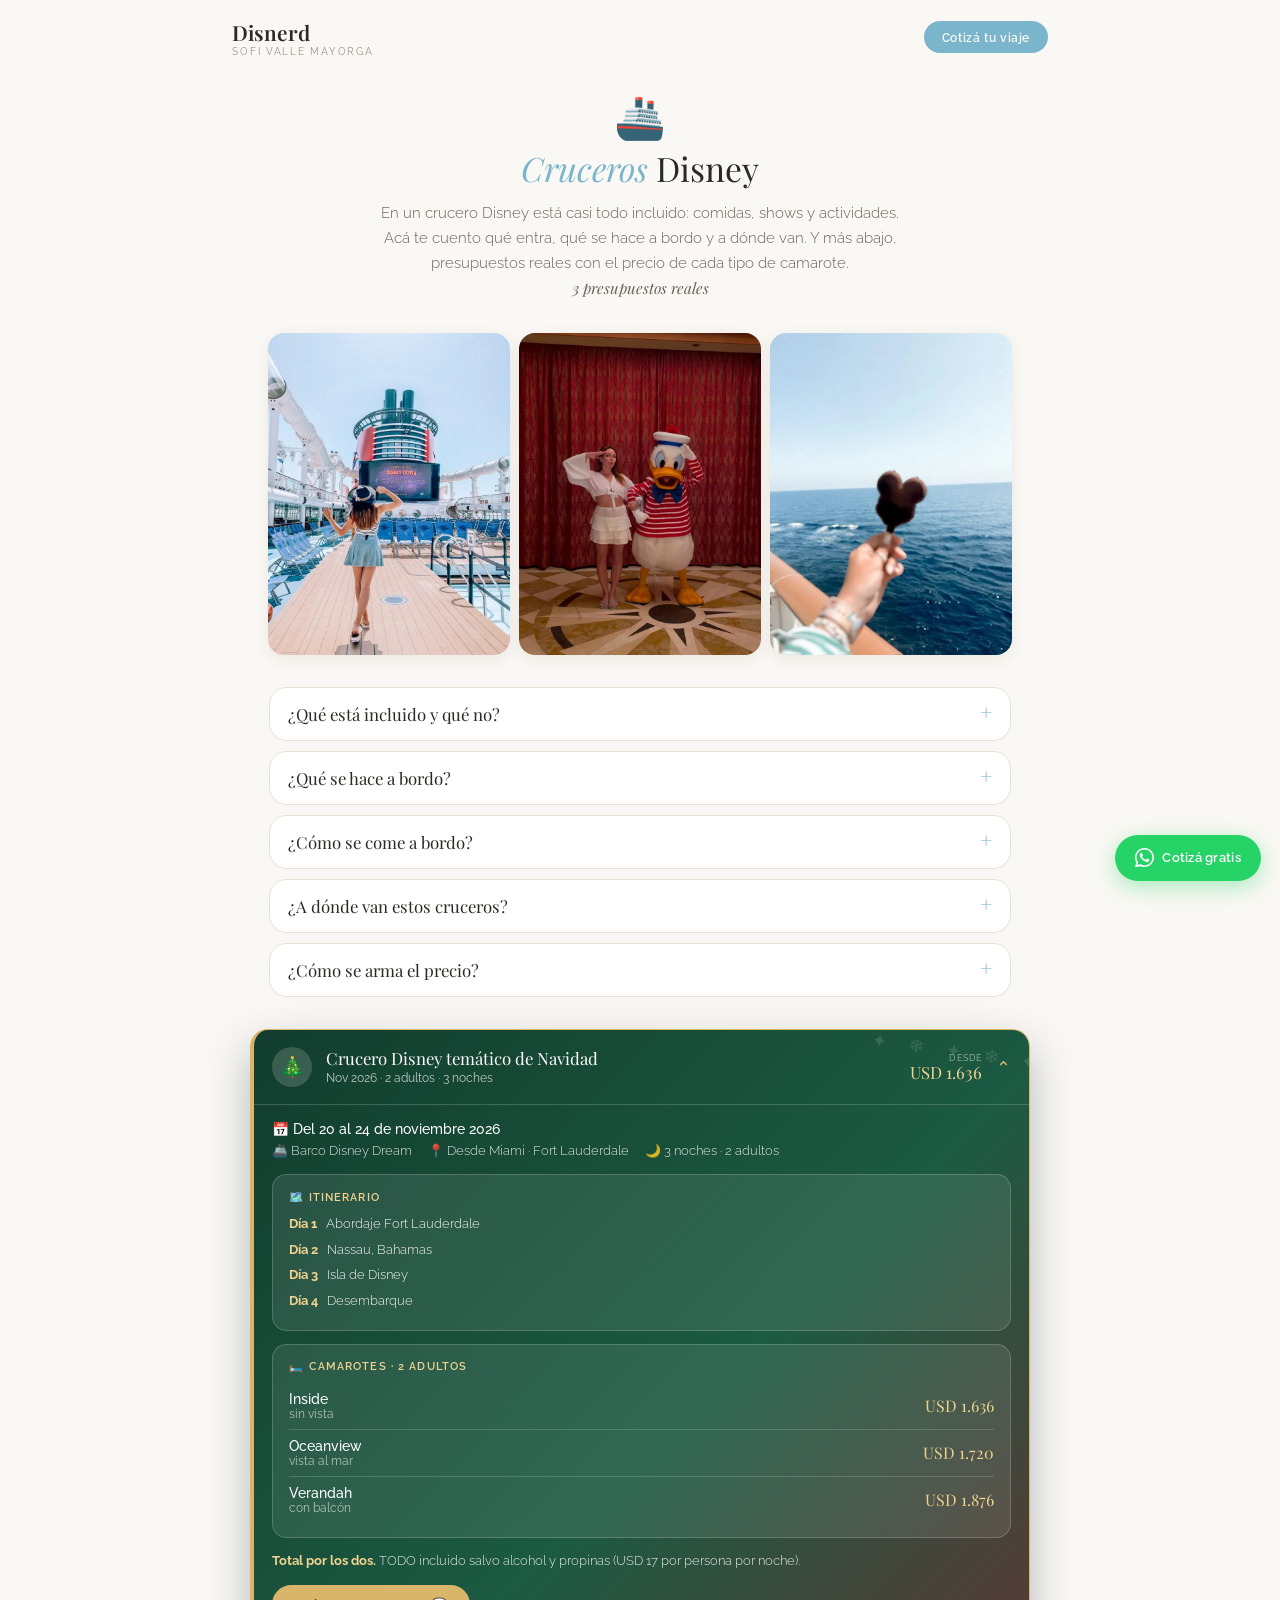
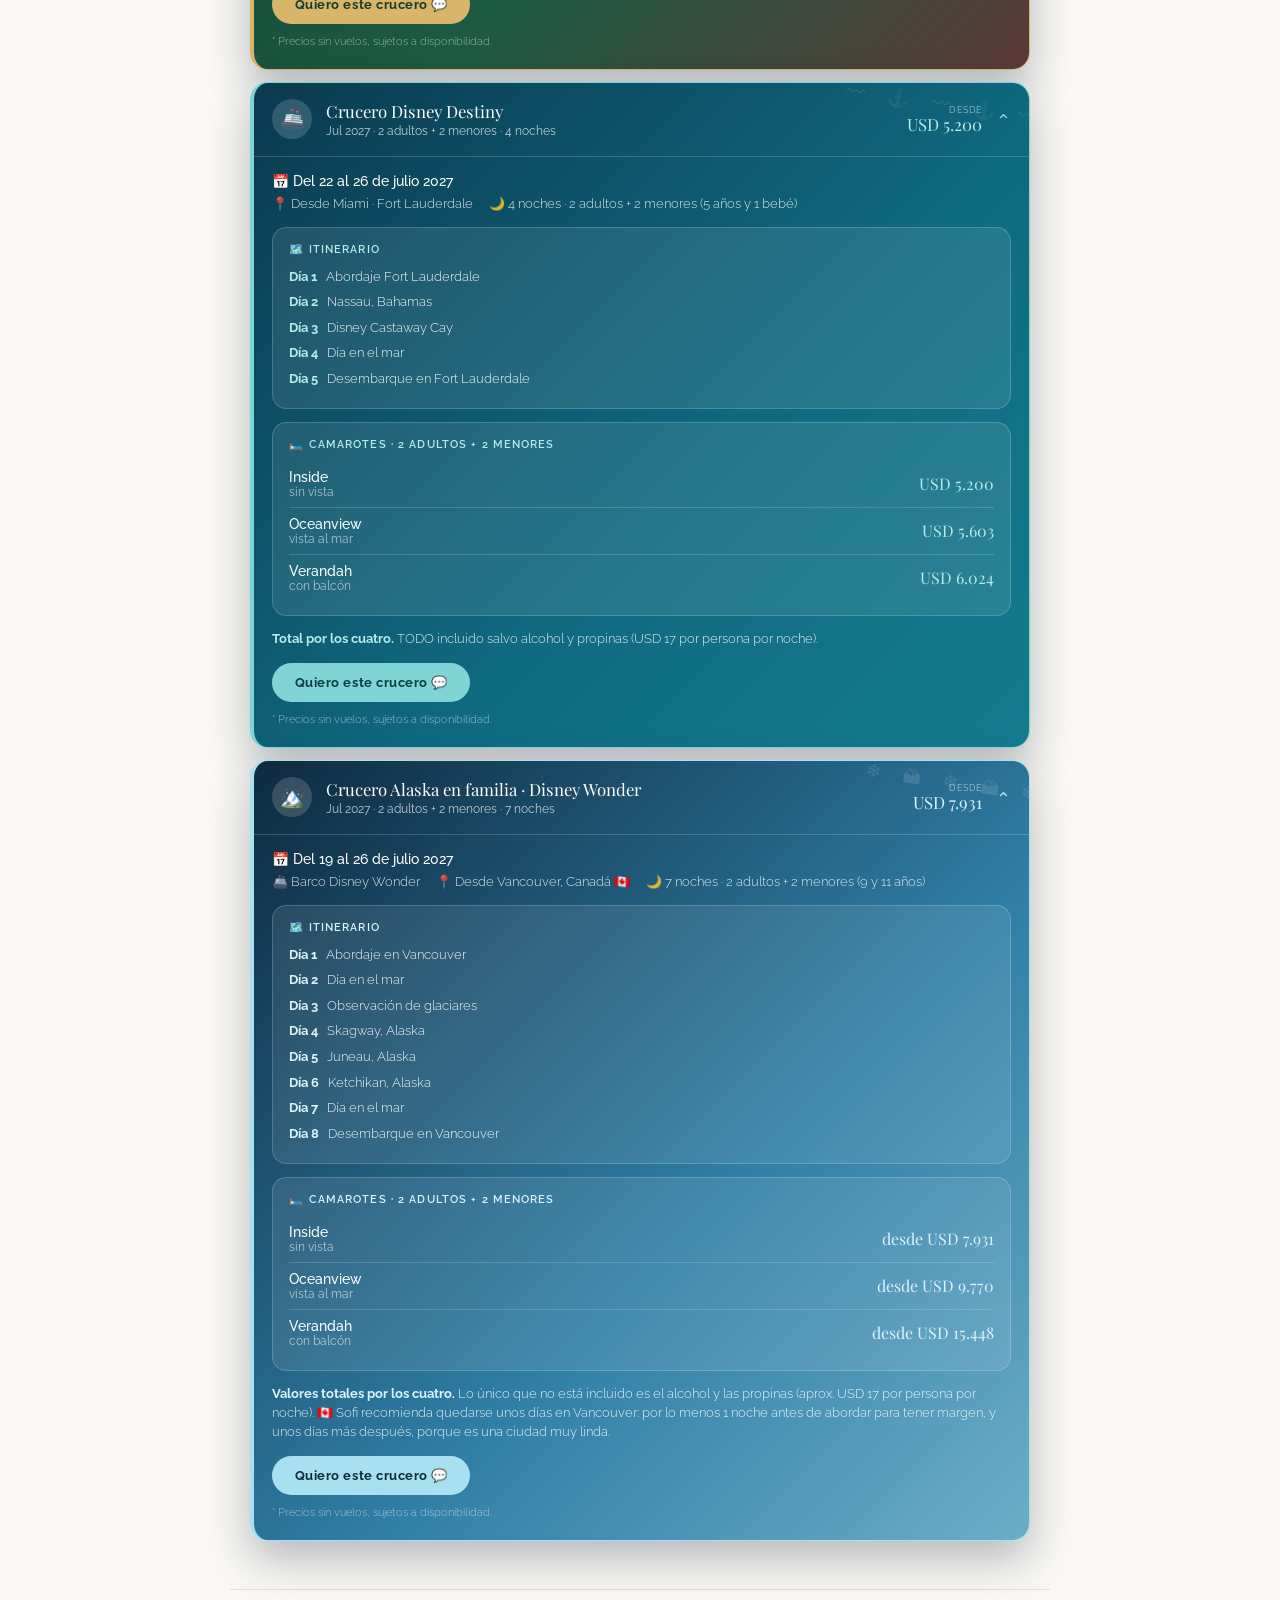
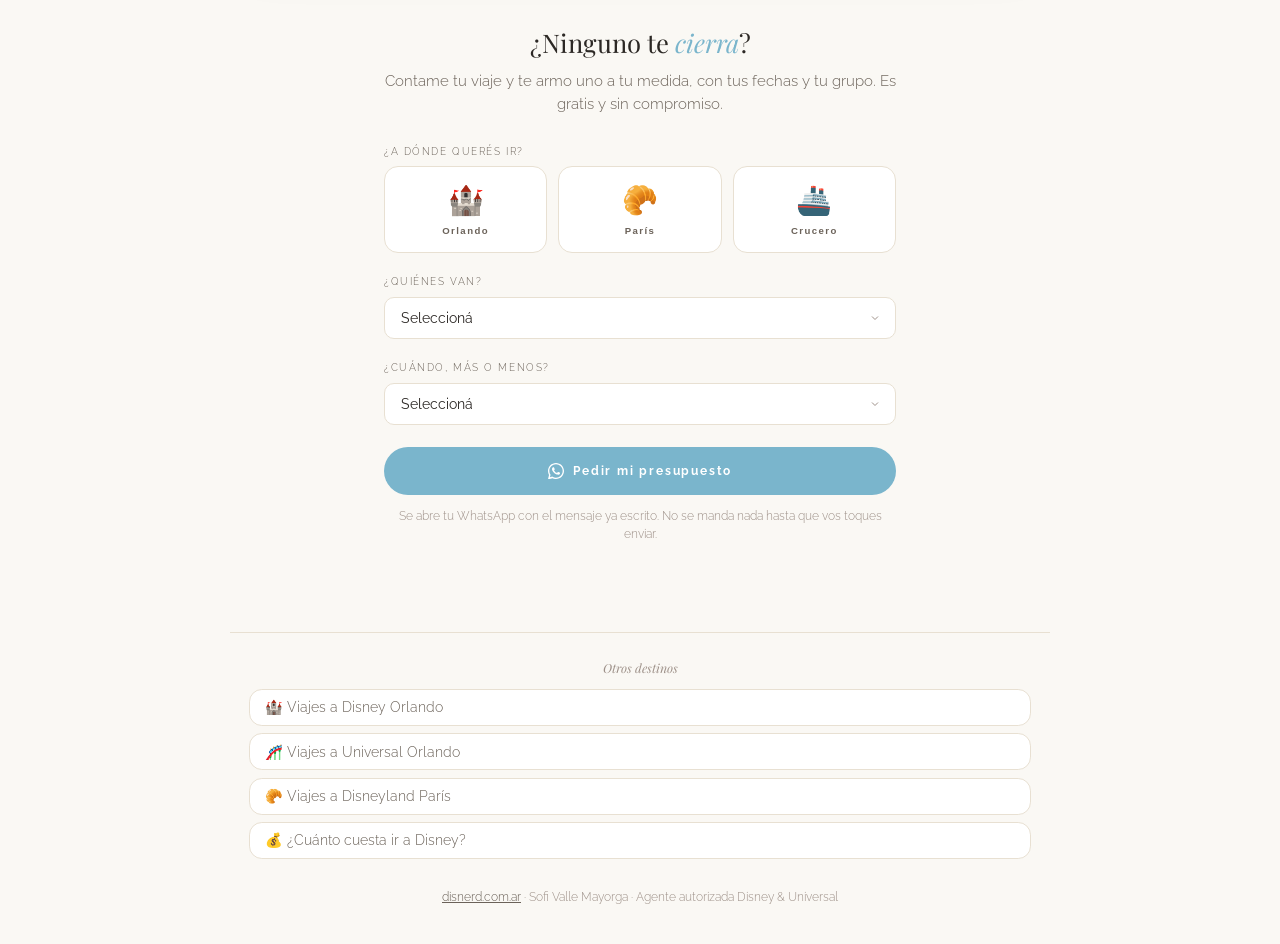
==== commit 96d57fb4: "Cruceros: tres fotos (cubierta, Donald en el medio, helado); en el celular la de la cubierta grande " ====
--- a/cruceros-disney/index.html
+++ b/cruceros-disney/index.html
@@ -49,6 +49,16 @@
   .dst-cab h1 em { font-style: italic; color: var(--sky-soft); }
   .dst-cab p { font-size: .95rem; line-height: 1.65; color: var(--text-mid); max-width: 540px;
                margin: 0 auto; }
+  /* Tres fotos en fila, Donald en el medio. En el celular: la de Sofi de espaldas
+     en la cubierta arriba, sola y mas grande; las otras dos abajo. */
+  .dst-fotos { max-width: 820px; margin: 0 auto 2rem; padding: 0 1.2rem;
+               display: grid; grid-template-columns: repeat(3, 1fr); gap: .6rem; }
+  .dst-fotos img { width: 100%; height: auto; aspect-ratio: 3 / 4; object-fit: cover;
+                   border-radius: 1rem; display: block; box-shadow: 0 4px 16px var(--sombra); }
+  @media (max-width: 560px) {
+    .dst-fotos { grid-template-columns: repeat(2, 1fr); }
+    .dst-fotos .principal { grid-column: 1 / -1; order: -1; aspect-ratio: 4 / 5; object-position: center 45%; }
+  }
   .dst-sep { max-width: 820px; margin: 3rem auto 0; padding: 2.2rem 1.2rem 0;
              border-top: 1px solid var(--warm); text-align: center; }
   .dst-sep h2 { font-family: 'Playfair Display', serif; font-size: 1.6rem; font-weight: 400;
@@ -81,6 +91,12 @@
     <p>En un crucero Disney está casi todo incluido: comidas, shows y actividades. Acá te cuento qué entra, qué se hace a bordo y a dónde van. Y más abajo, presupuestos reales con el precio de cada tipo de camarote.</p>
     <p class="pr-cuenta" id="pr-cuenta"></p>
   </header>
+
+  <div class="dst-fotos">
+    <img class="principal" src="/foto-crucero-cubierta.webp" alt="Sofi en la cubierta de un crucero Disney, frente a la pantalla gigante y la chimenea" width="720" height="960">
+    <img src="/foto-crucero-donald.webp" alt="Sofi con el Pato Donald vestido de marinero a bordo de un crucero Disney" width="720" height="960">
+    <img src="/foto-crucero-helado.webp" alt="Helado de Mickey con el mar de fondo, en un crucero Disney" width="720" height="960">
+  </div>
 
   <div class="dst-info">
     <details>
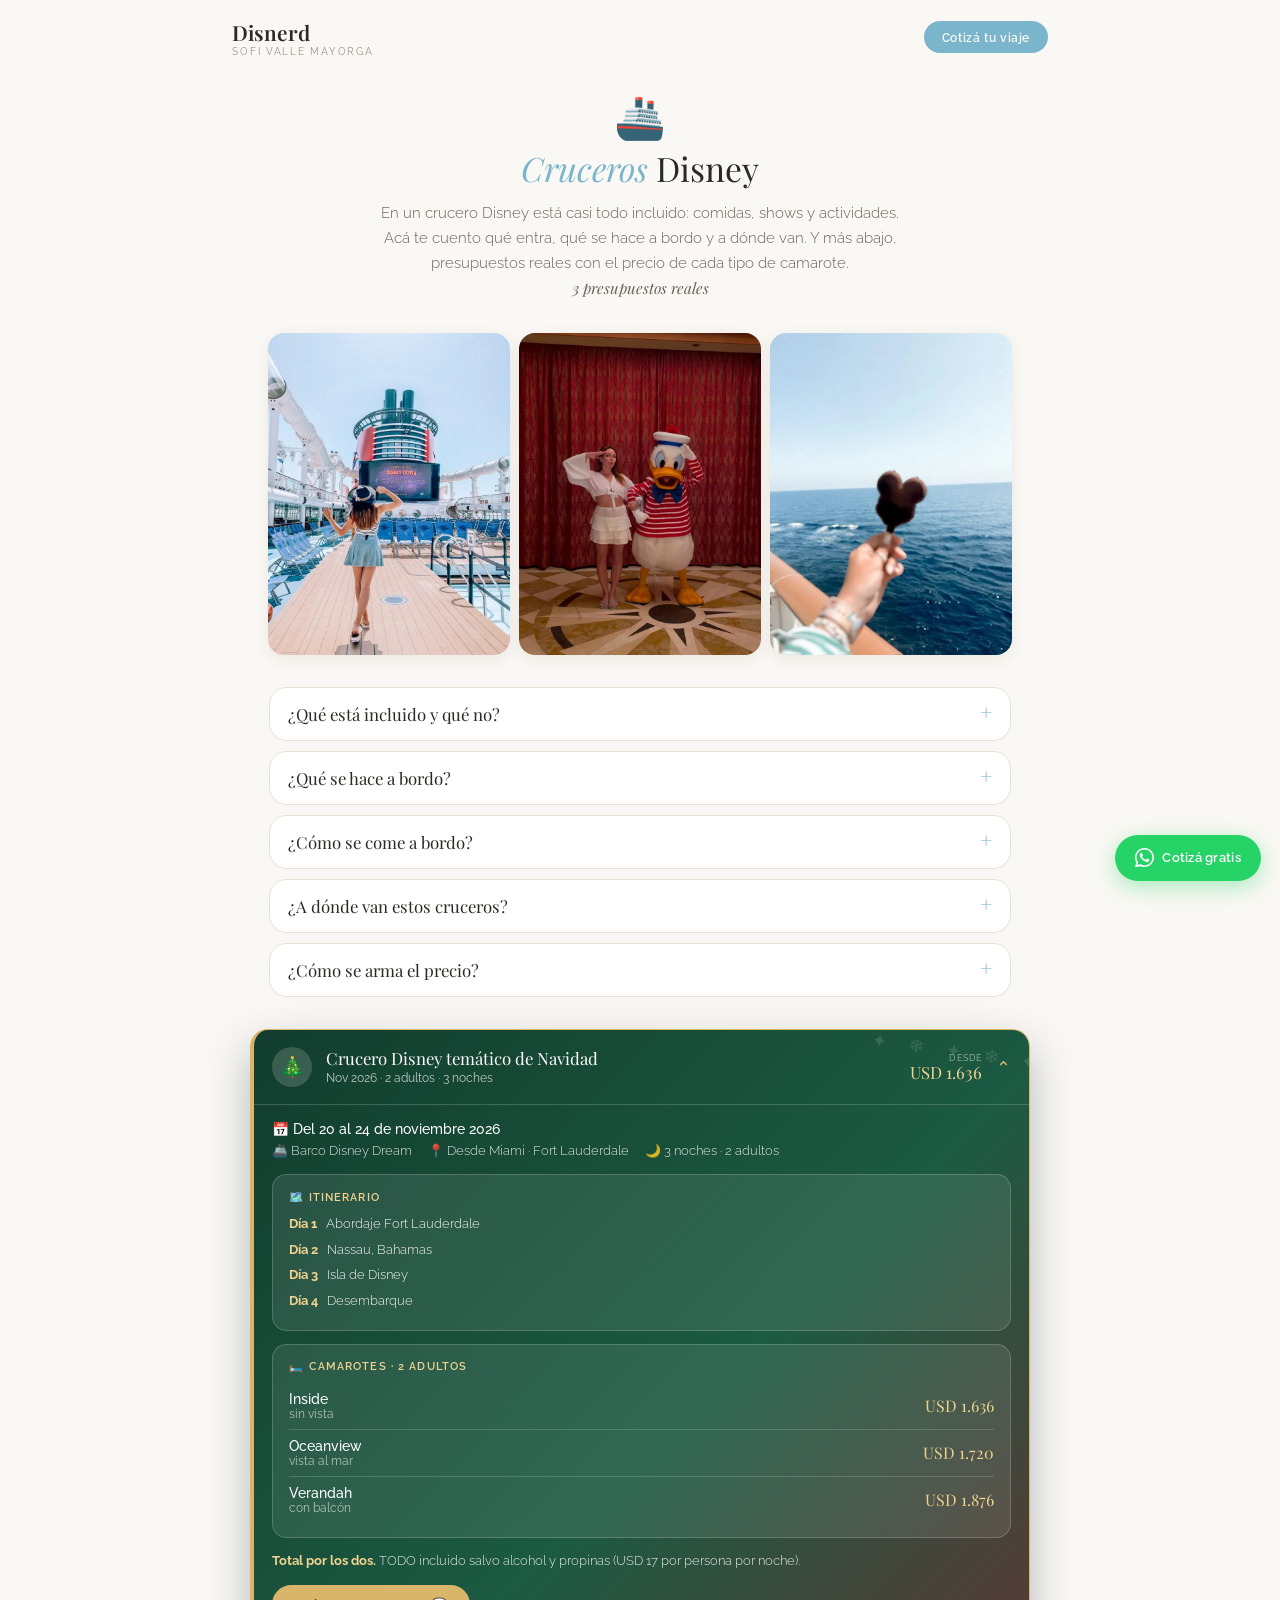
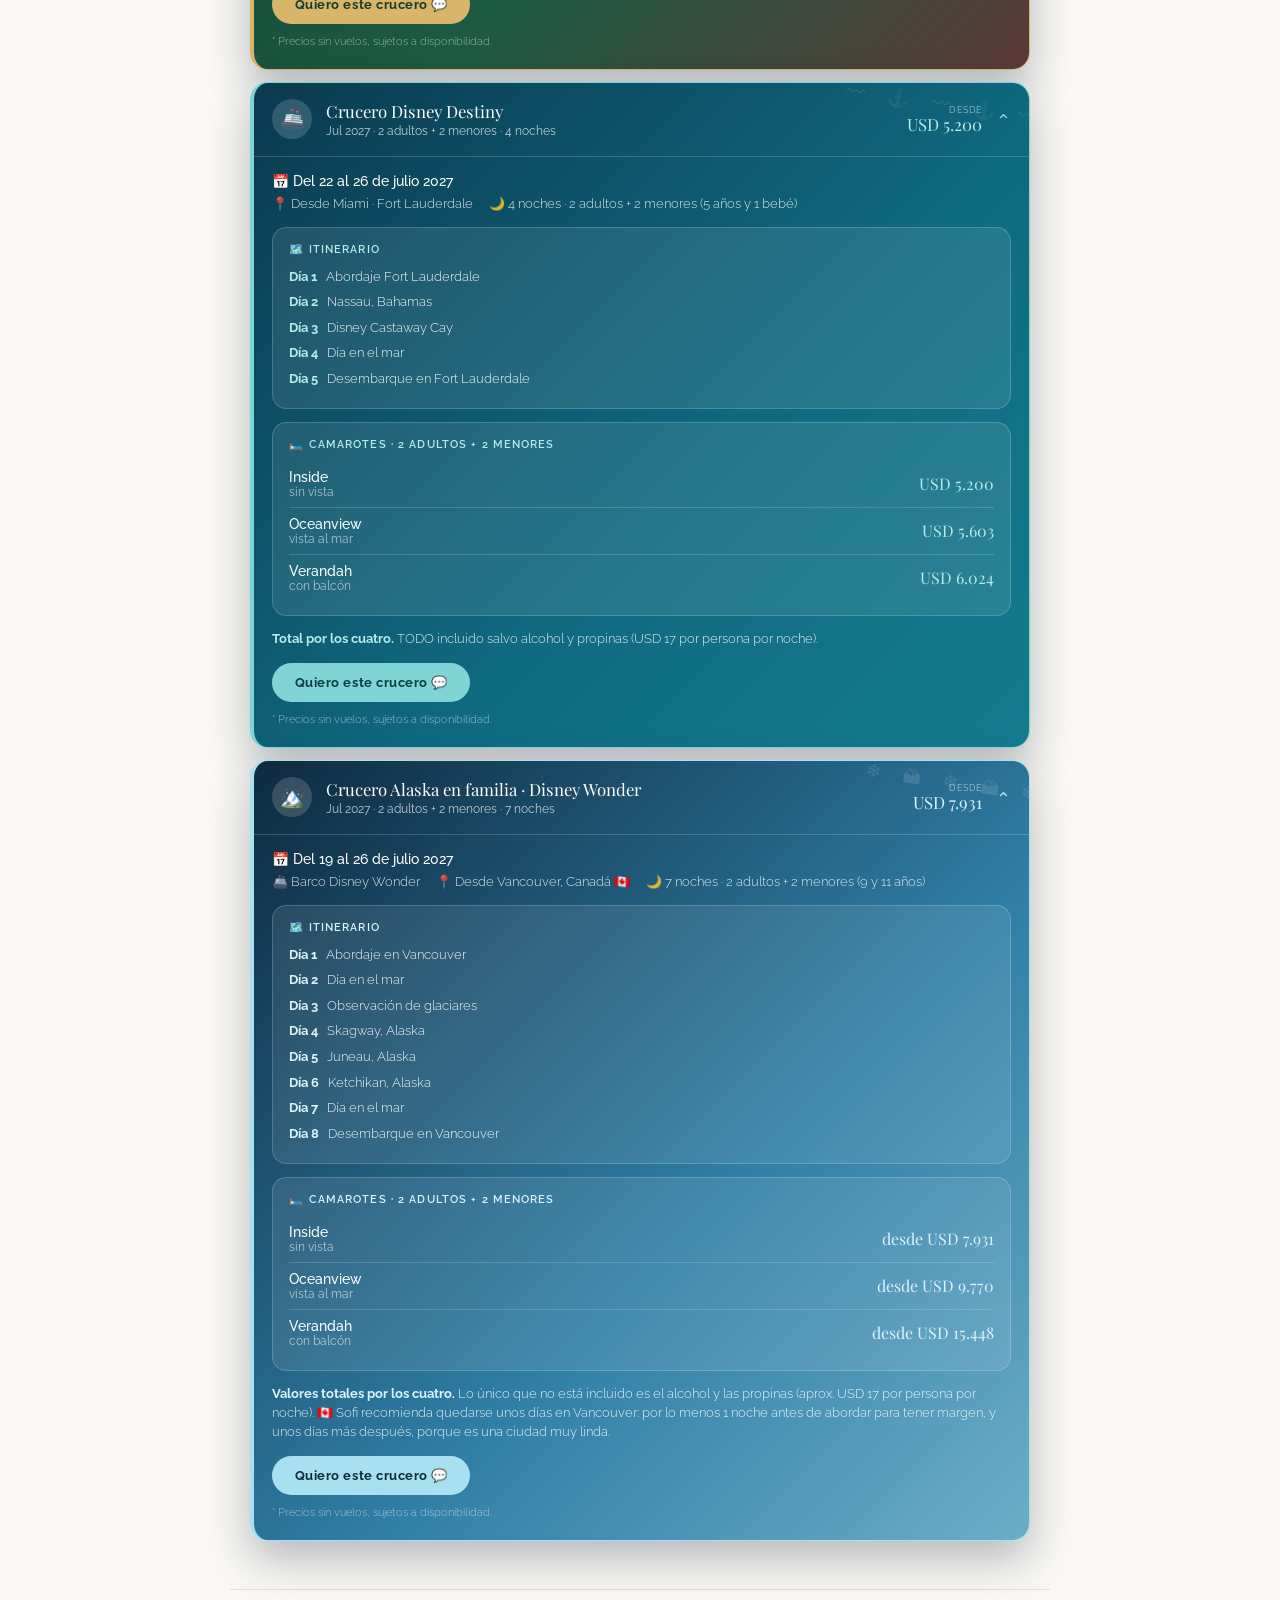
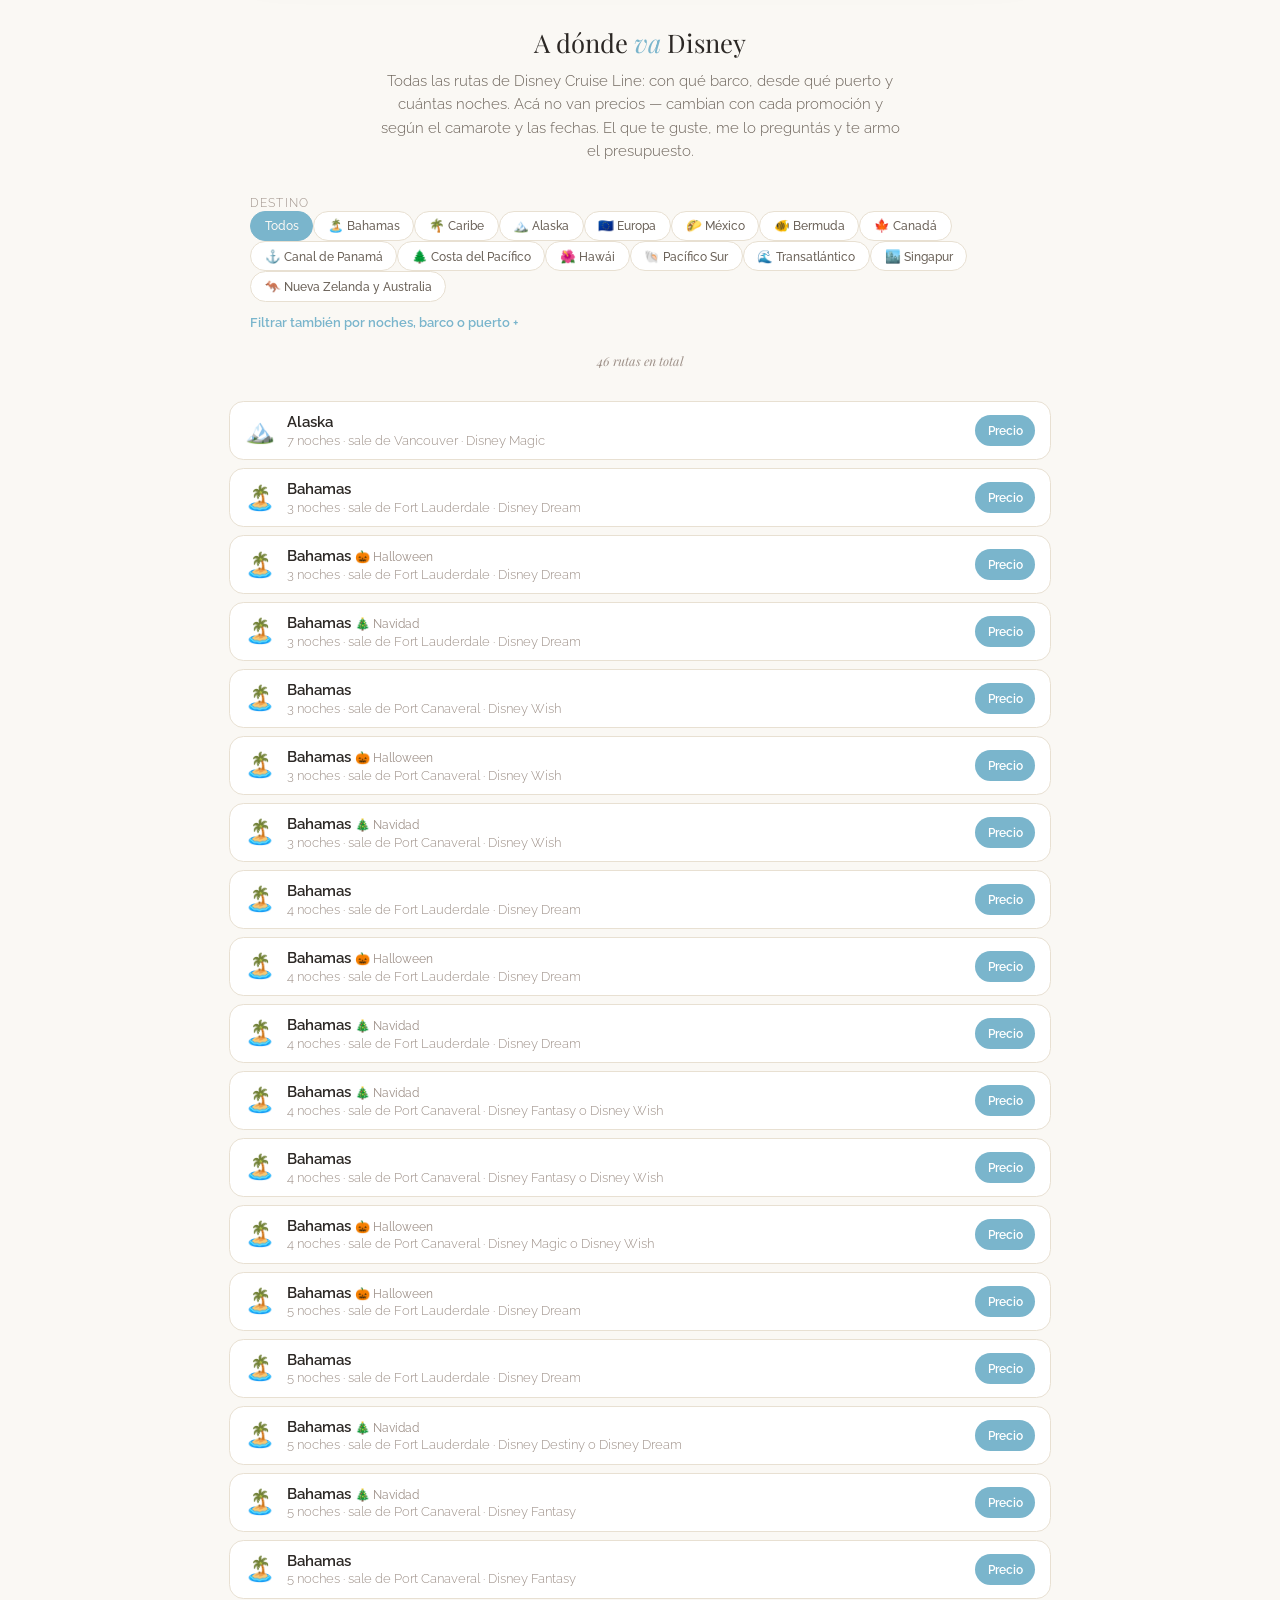
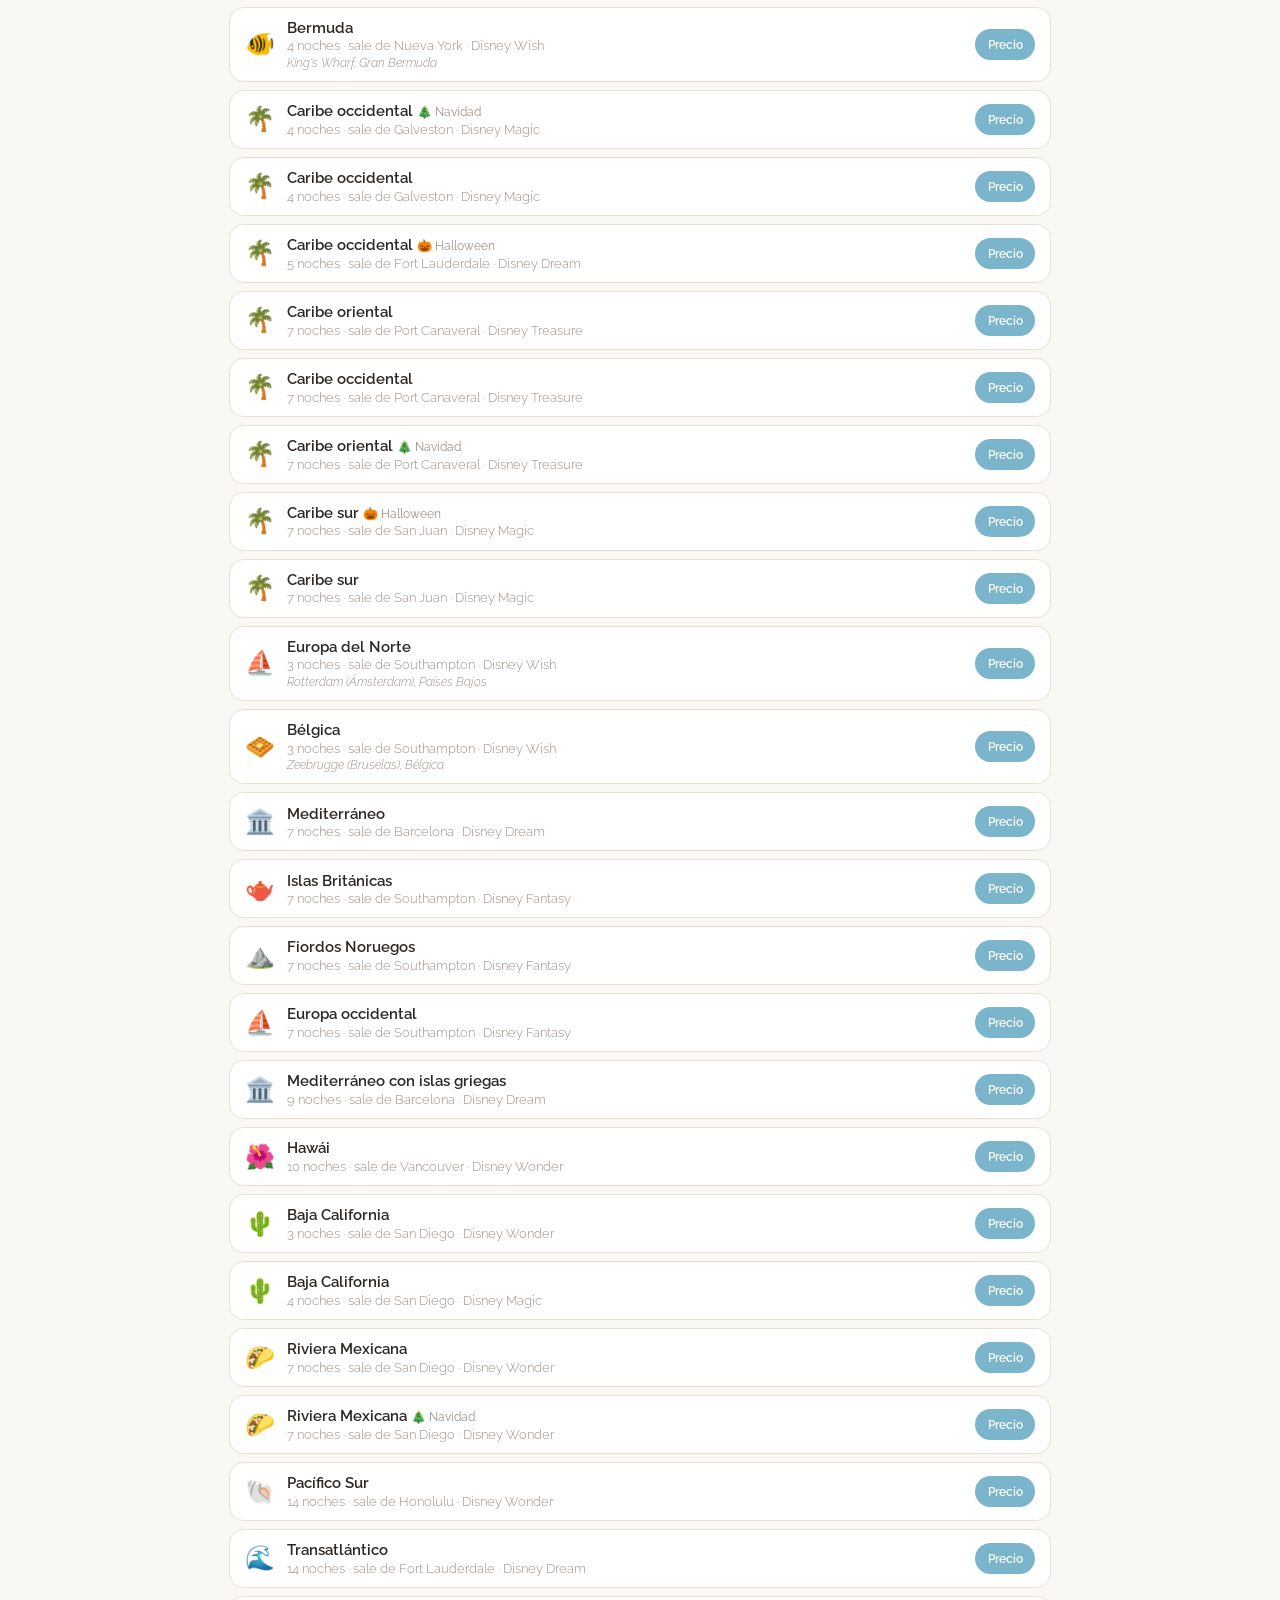
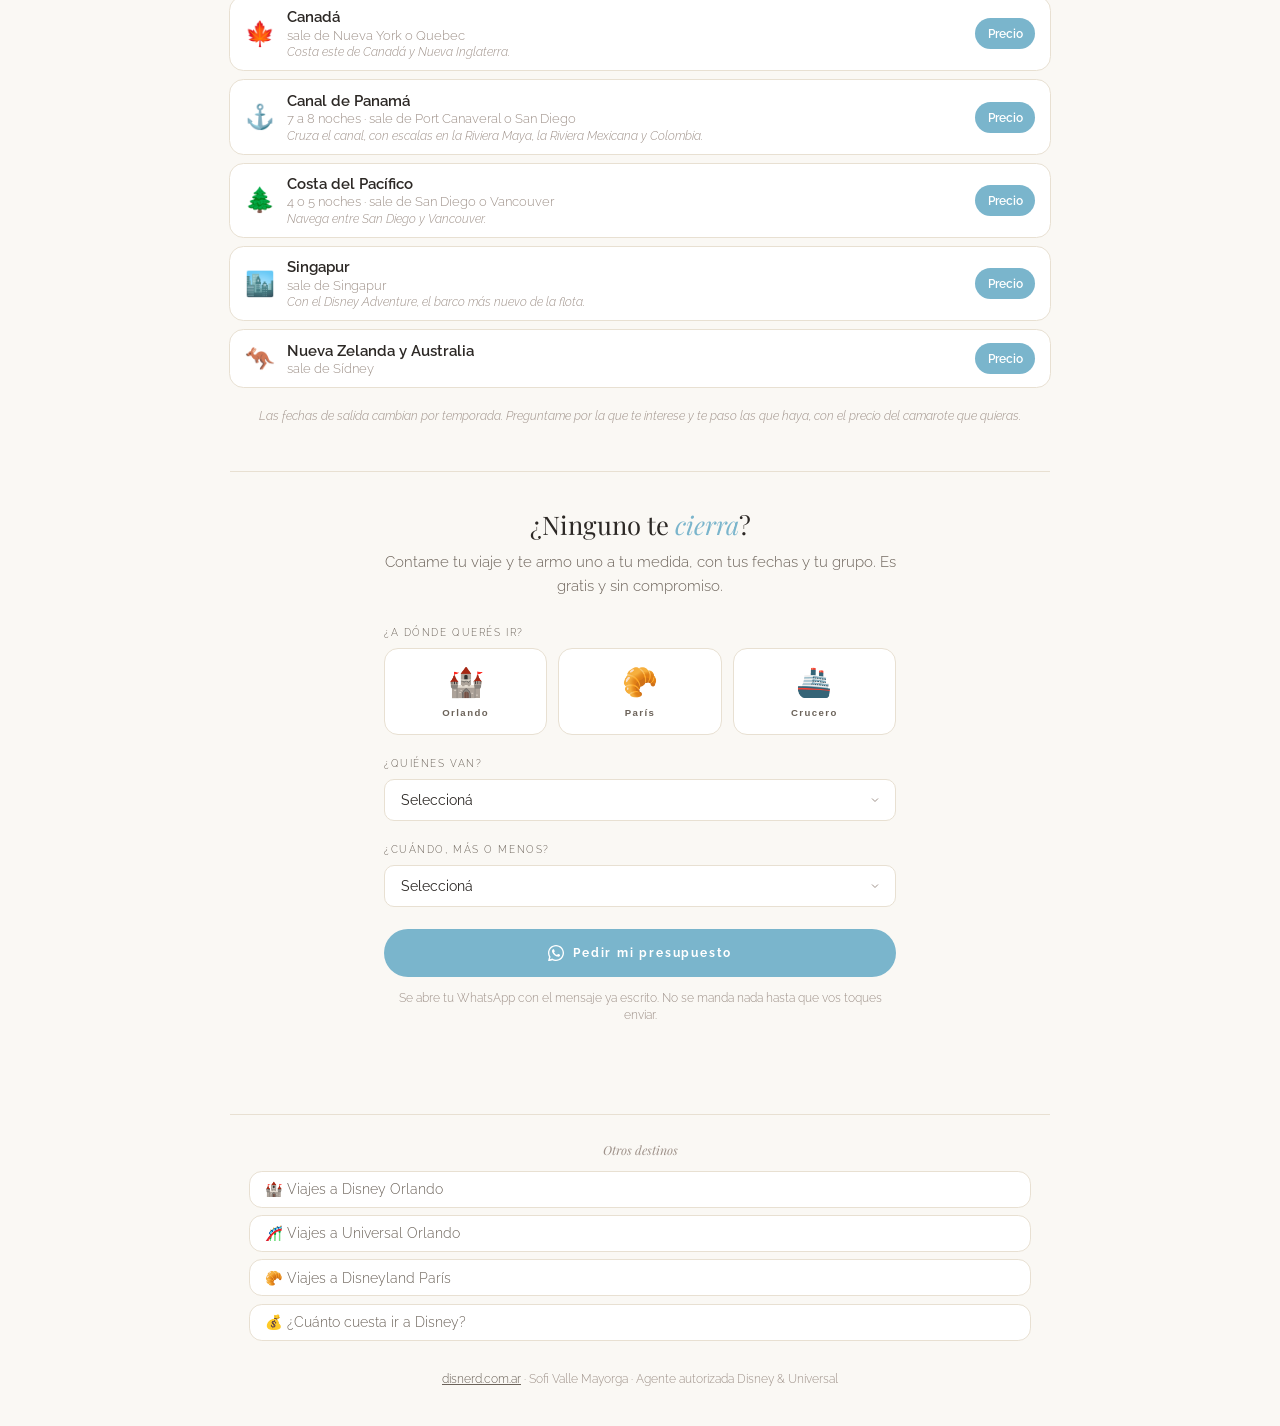
==== commit cf570d50: "El catalogo de rutas de cruceros, con filtros Fer: "chequea la pagina de disney q cruceros hay y sum" ====
--- a/cruceros-disney/index.html
+++ b/cruceros-disney/index.html
@@ -166,6 +166,29 @@
   <div class="pr-lista" id="pr-lista"></div>
 </div>
 
+<section class="dst-sep" id="catalogo">
+  <h2>A dónde <em>va</em> Disney</h2>
+  <p>Todas las rutas de Disney Cruise Line: con qué barco, desde qué puerto y cuántas noches.
+     Acá no van precios — cambian con cada promoción y según el camarote y las fechas.
+     El que te guste, me lo preguntás y te armo el presupuesto.</p>
+</section>
+
+<div class="cru-wrap">
+  <div class="pr-filtros" id="cru-filtros">
+    <div class="pr-f"><span class="pr-f-tit">Destino</span><div class="pr-chips" id="cru-f-r"></div></div>
+    <details class="cru-mas">
+      <summary>Filtrar también por noches, barco o puerto</summary>
+      <div class="pr-f"><span class="pr-f-tit">Noches</span><div class="pr-chips" id="cru-f-n"></div></div>
+      <div class="pr-f"><span class="pr-f-tit">Barco</span><div class="pr-chips" id="cru-f-b"></div></div>
+      <div class="pr-f"><span class="pr-f-tit">Sale de</span><div class="pr-chips" id="cru-f-s"></div></div>
+    </details>
+    <p class="pr-cuenta" id="cru-cuenta"></p>
+  </div>
+  <div id="cru-lista"></div>
+  <p class="cru-pie">Las fechas de salida cambian por temporada. Preguntame por la que te interese
+     y te paso las que haya, con el precio del camarote que quieras.</p>
+</div>
+
 <section class="dst-sep" id="cotiza">
   <h2>¿Ninguno te <em>cierra</em>?</h2>
   <p>Contame tu viaje y te armo uno a tu medida, con tus fechas y tu grupo.
@@ -191,5 +214,6 @@
 <script src="/wa-flotante.js"></script>
 <script src="/juegos-medicion.js"></script>
 <script src="/destinos-info.js"></script>
+<script src="/cruceros.js"></script>
 </body>
 </html>
--- a/presupuestos.css
+++ b/presupuestos.css
@@ -215,7 +215,9 @@
     .rs-grid { max-width: 1140px; margin: 0 auto; padding: 0 1.2rem;
                display: grid; grid-template-columns: repeat(3, 1fr); gap: 1.2rem;
                align-items: start; }
-    .rs-grid-2 { margin-top: 1.2rem; }
+    /* La fila de mensajes va de a cuatro: con tres columnas quedaba uno
+       solo en una segunda fila. */
+    .rs-grid-2 { margin-top: 1.2rem; grid-template-columns: repeat(4, 1fr); gap: 1rem; }
     .rs-grid figure { background: #fff; border: 1px solid var(--warm);
                       border-radius: 1.1rem; overflow: hidden;
                       box-shadow: 0 4px 16px var(--sombra); }
@@ -230,8 +232,6 @@
     .rs-pie { max-width: 1140px; margin: 1.2rem auto 0; padding: 0 1.2rem;
               text-align: center; font-size: .78rem; color: var(--text-soft);
               font-style: italic; }
-    .rs-pie-celu { display: none; }
-    @media (max-width: 560px) { .rs-pie-celu { display: inline; } }
 
     /* Las fotos del viaje de Tupi: plegadas, porque cinco mas ocupaban media
        pantalla. Mismo gesto que las preguntas de las paginas de destino. */
@@ -267,12 +267,19 @@
        tarjeta ocupa el 78% del ancho para que se asome la de al lado y se note
        que hay mas. */
     @media (max-width: 560px) {
-      .rs-grid { display: flex; max-width: none; padding: .2rem 1.2rem 1rem;
-                 gap: .8rem; overflow-x: auto; scroll-snap-type: x mandatory;
-                 -webkit-overflow-scrolling: touch; scrollbar-width: none; }
-      .rs-grid::-webkit-scrollbar { display: none; }
-      .rs-grid > figure { flex: 0 0 78%; scroll-snap-align: center; }
-      .rs-grid-2 { margin-top: 0; }
+      /* Deslizar de costado escondia la mitad: la segunda tarjeta se asomaba
+         cortada y la tercera no se veia nunca. En el celular se apilan, cada
+         una entera y del ancho de la pantalla. */
+      .rs-grid { display: grid; grid-template-columns: 1fr; max-width: none;
+                 padding: .2rem 1.2rem 1rem; gap: .9rem; }
+      .rs-grid > figure { width: 100%; }
+      /* Los mensajes no se deslizan: son cuatro y entran de a dos por fila,
+         que se leen de un vistazo sin tener que descubrir que hay mas. */
+      .rs-grid-2 { display: grid; grid-template-columns: 1fr 1fr; gap: .7rem;
+                   margin-top: .2rem; overflow: visible; }
+      .rs-grid-2 > figure { flex: none; }
+      .rs-grid-2 figcaption { font-size: .74rem; padding: .5rem .5rem;
+                              min-height: 3rem; }
       .rs-mas { padding: 0 1.2rem; }
       .rs-fotos { grid-template-columns: repeat(3, 1fr); }
     }
--- a/destinos-info.css
+++ b/destinos-info.css
@@ -23,3 +23,36 @@
   .dst-destinos li::before { content: ''; position: absolute; left: 0; top: .6rem;
                              width: .5rem; height: .5rem; border-radius: 50%;
                              background: var(--sky-soft); }
+
+    /* ── El catálogo de rutas ── */
+    .cru-wrap { max-width: 860px; margin: 0 auto 2.5rem; padding: 0 1.2rem; }
+    .cru { display: flex; align-items: center; gap: .8rem; background: #fff;
+           border: 1px solid var(--warm); border-radius: .9rem; padding: .7rem .9rem;
+           margin-bottom: .5rem; }
+    .cru-emoji { font-size: 1.5rem; line-height: 1; flex: 0 0 auto; }
+    .cru-txt { flex: 1 1 auto; min-width: 0; }
+    .cru-dest { display: block; font-weight: 600; font-size: .95rem; color: var(--text); }
+    .cru-tema { font-weight: 400; font-size: .76rem; color: var(--text-soft); }
+    .cru-sub { display: block; font-size: .8rem; color: var(--text-soft); margin-top: .1rem; }
+    .cru-nota { display: block; font-size: .76rem; color: var(--text-soft);
+                font-style: italic; margin-top: .15rem; }
+    .cru-cta { flex: 0 0 auto; background: var(--sky-soft); color: #fff; text-decoration: none;
+               font-size: .78rem; font-weight: 600; padding: .5rem .8rem; border-radius: 2rem;
+               white-space: nowrap; }
+    .cru-pie { text-align: center; font-size: .78rem; color: var(--text-soft);
+               font-style: italic; margin-top: 1.2rem; }
+    /* En el celular el boton se queda al costado, no abajo: a lo ancho cada
+       tarjeta medía 150 px y son 46, casi 7.000 px de lista. */
+    @media (max-width: 520px) {
+      .cru { gap: .6rem; padding: .6rem .7rem; }
+      .cru-dest { font-size: .9rem; }
+      .cru-sub { font-size: .75rem; }
+      .cru-cta { font-size: .72rem; padding: .45rem .65rem; }
+    }
+
+    .cru-mas { margin-top: .4rem; }
+    .cru-mas summary { list-style: none; cursor: pointer; font-size: .8rem;
+                       color: var(--sky-soft); font-weight: 600; padding: .4rem 0; }
+    .cru-mas summary::-webkit-details-marker { display: none; }
+    .cru-mas summary::after { content: ' +'; }
+    .cru-mas[open] summary::after { content: ' –'; }
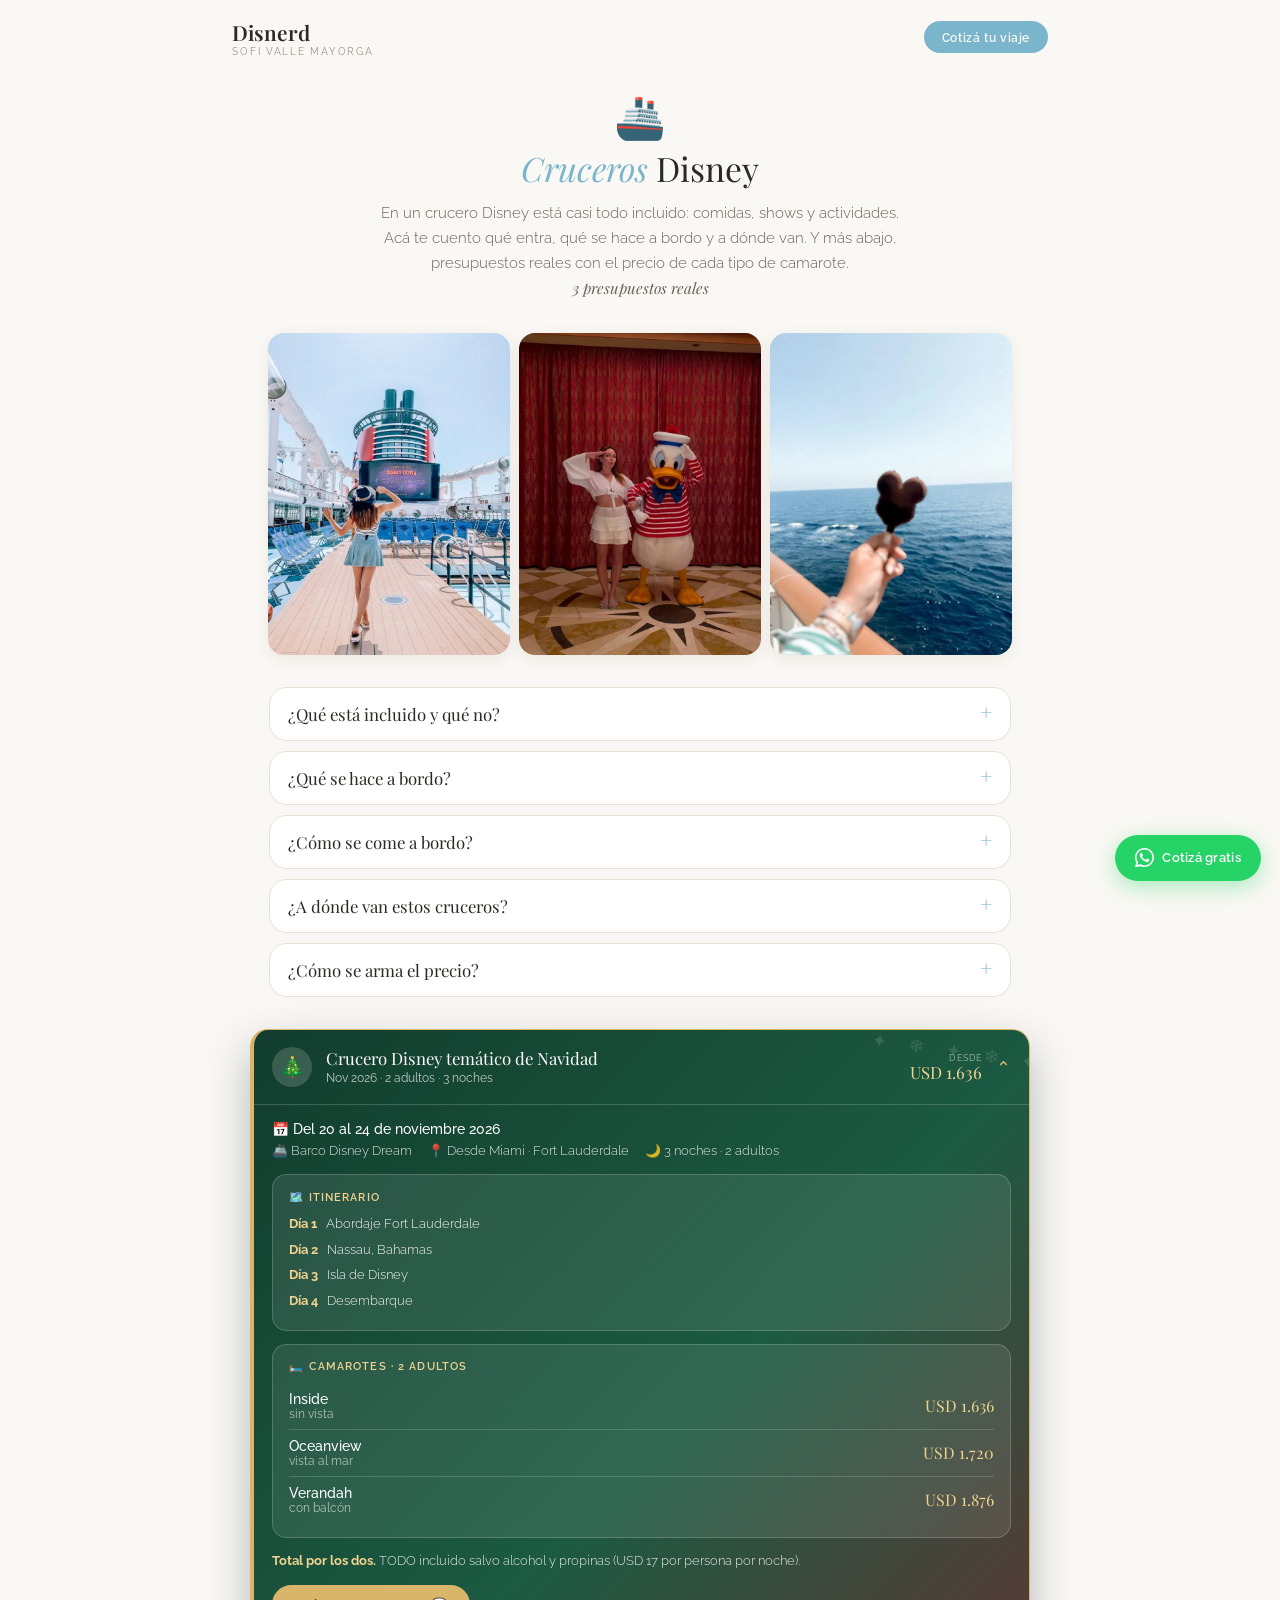
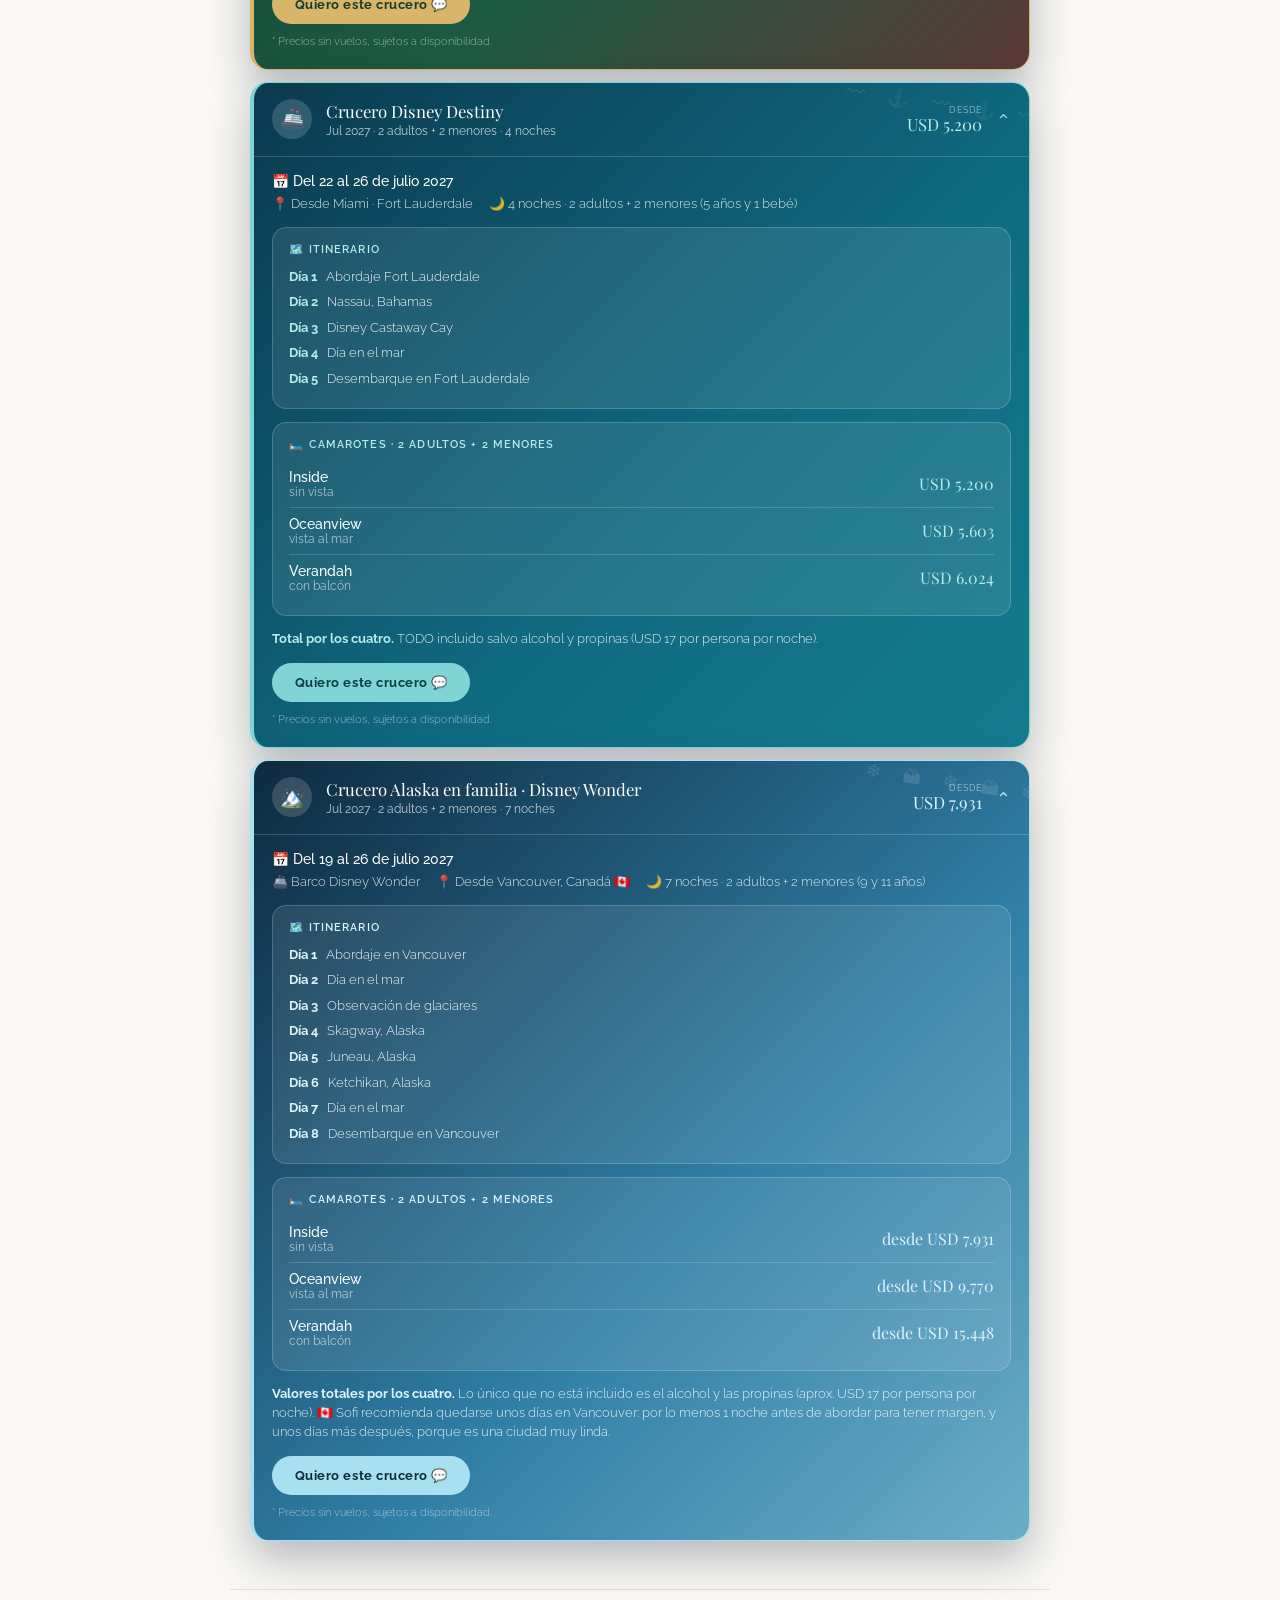
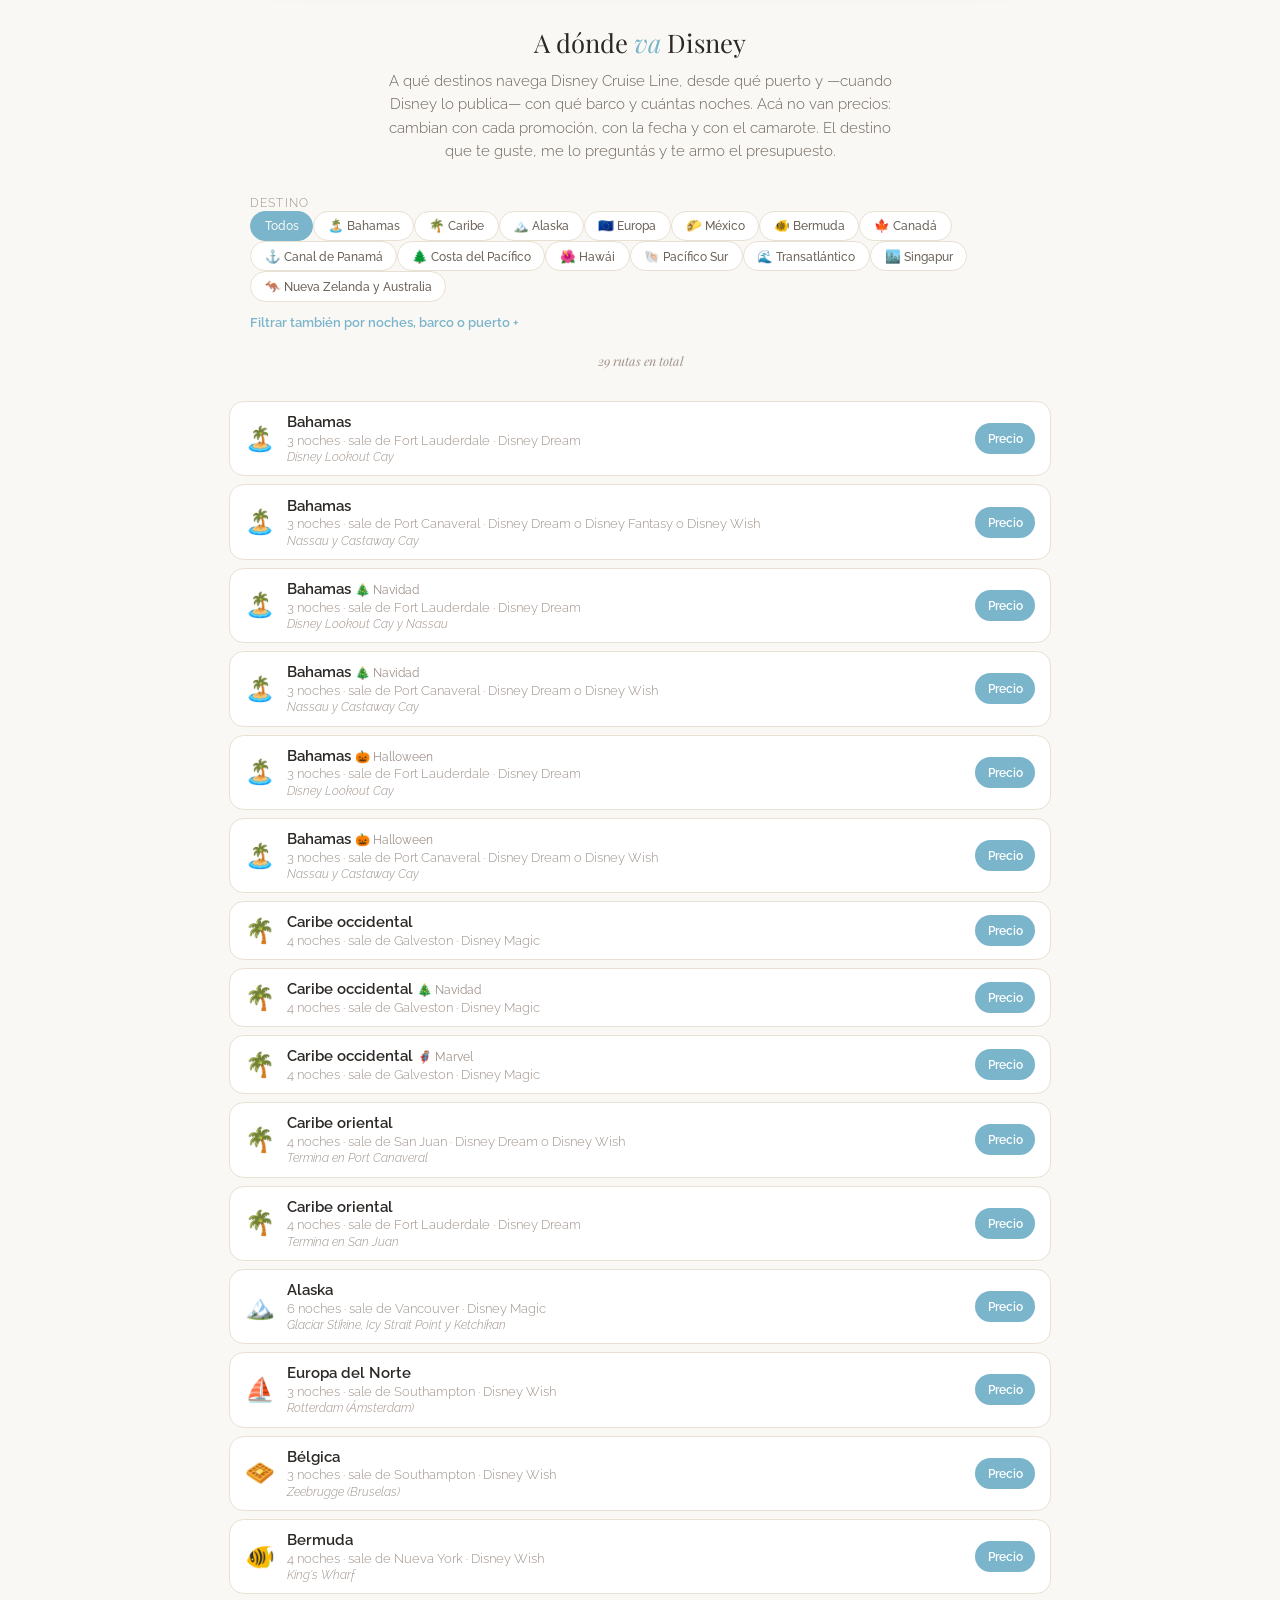
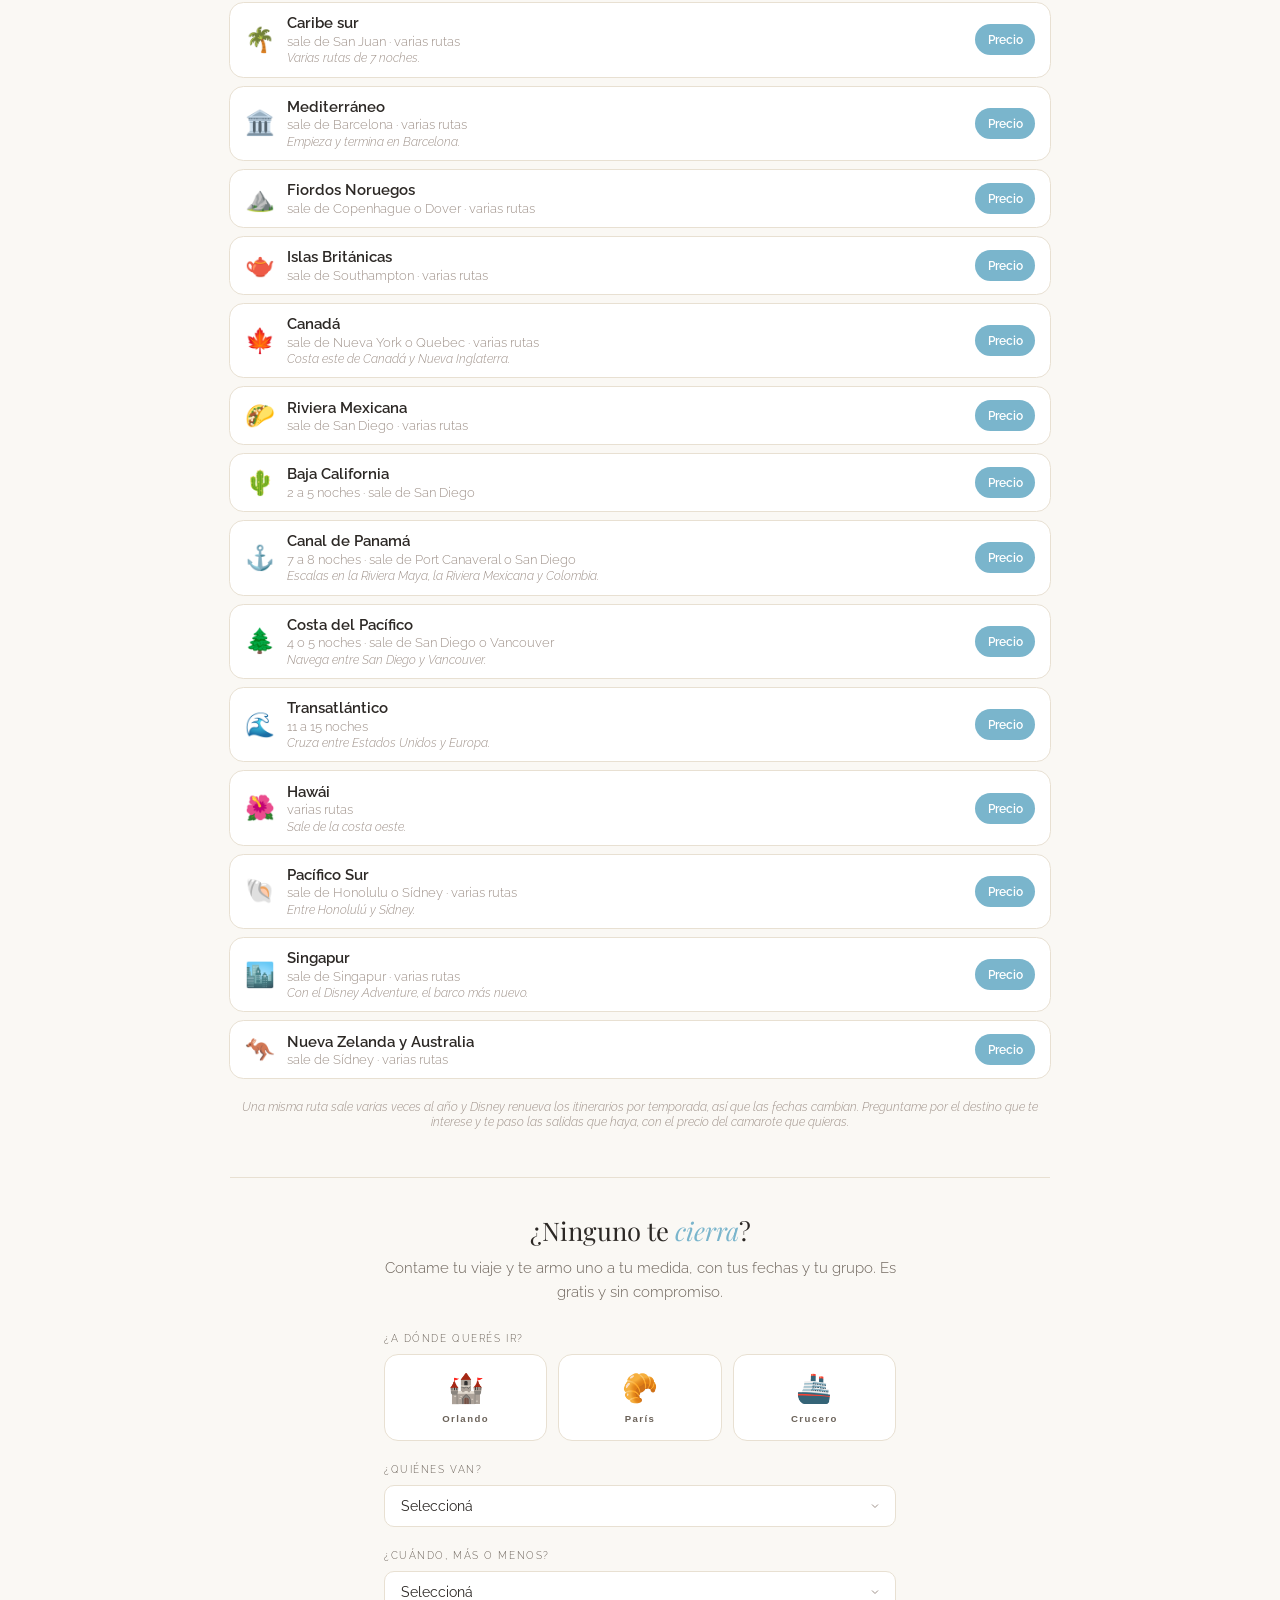
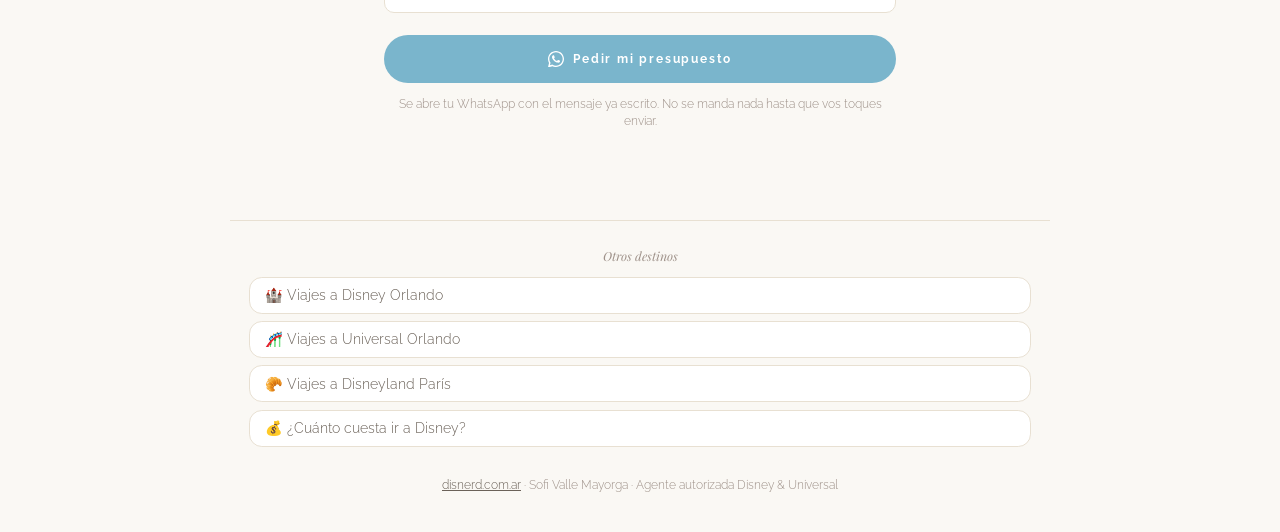
==== commit 28654291: "El catalogo, solo con lo constatado (y Alaska estaba mal) Fer: "chequea las fechas y aclara si es qu" ====
--- a/cruceros-disney/index.html
+++ b/cruceros-disney/index.html
@@ -168,9 +168,9 @@
 
 <section class="dst-sep" id="catalogo">
   <h2>A dónde <em>va</em> Disney</h2>
-  <p>Todas las rutas de Disney Cruise Line: con qué barco, desde qué puerto y cuántas noches.
-     Acá no van precios — cambian con cada promoción y según el camarote y las fechas.
-     El que te guste, me lo preguntás y te armo el presupuesto.</p>
+  <p>A qué destinos navega Disney Cruise Line, desde qué puerto y —cuando Disney lo publica—
+     con qué barco y cuántas noches. Acá no van precios: cambian con cada promoción, con la
+     fecha y con el camarote. El destino que te guste, me lo preguntás y te armo el presupuesto.</p>
 </section>
 
 <div class="cru-wrap">
@@ -185,8 +185,9 @@
     <p class="pr-cuenta" id="cru-cuenta"></p>
   </div>
   <div id="cru-lista"></div>
-  <p class="cru-pie">Las fechas de salida cambian por temporada. Preguntame por la que te interese
-     y te paso las que haya, con el precio del camarote que quieras.</p>
+  <p class="cru-pie">Una misma ruta sale varias veces al año y Disney renueva los itinerarios por
+     temporada, así que las fechas cambian. Preguntame por el destino que te interese y te paso
+     las salidas que haya, con el precio del camarote que quieras.</p>
 </div>
 
 <section class="dst-sep" id="cotiza">
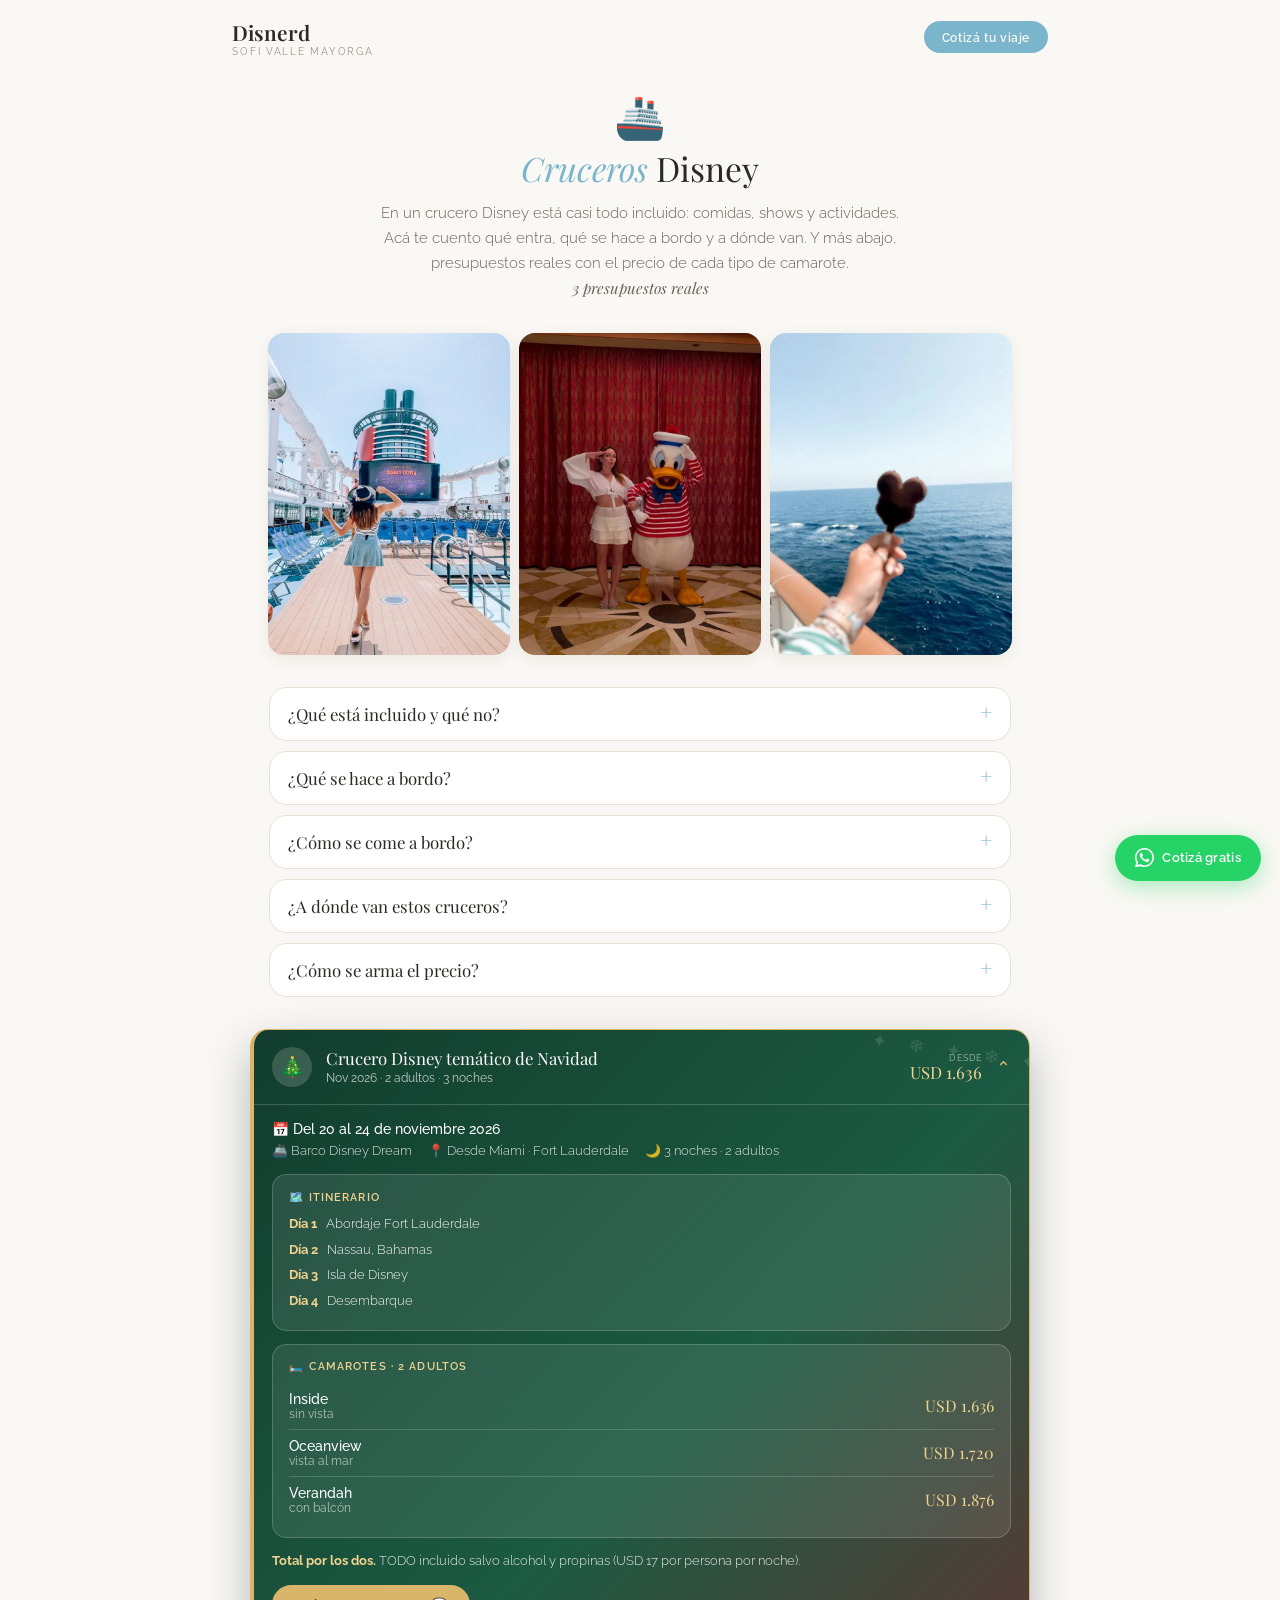
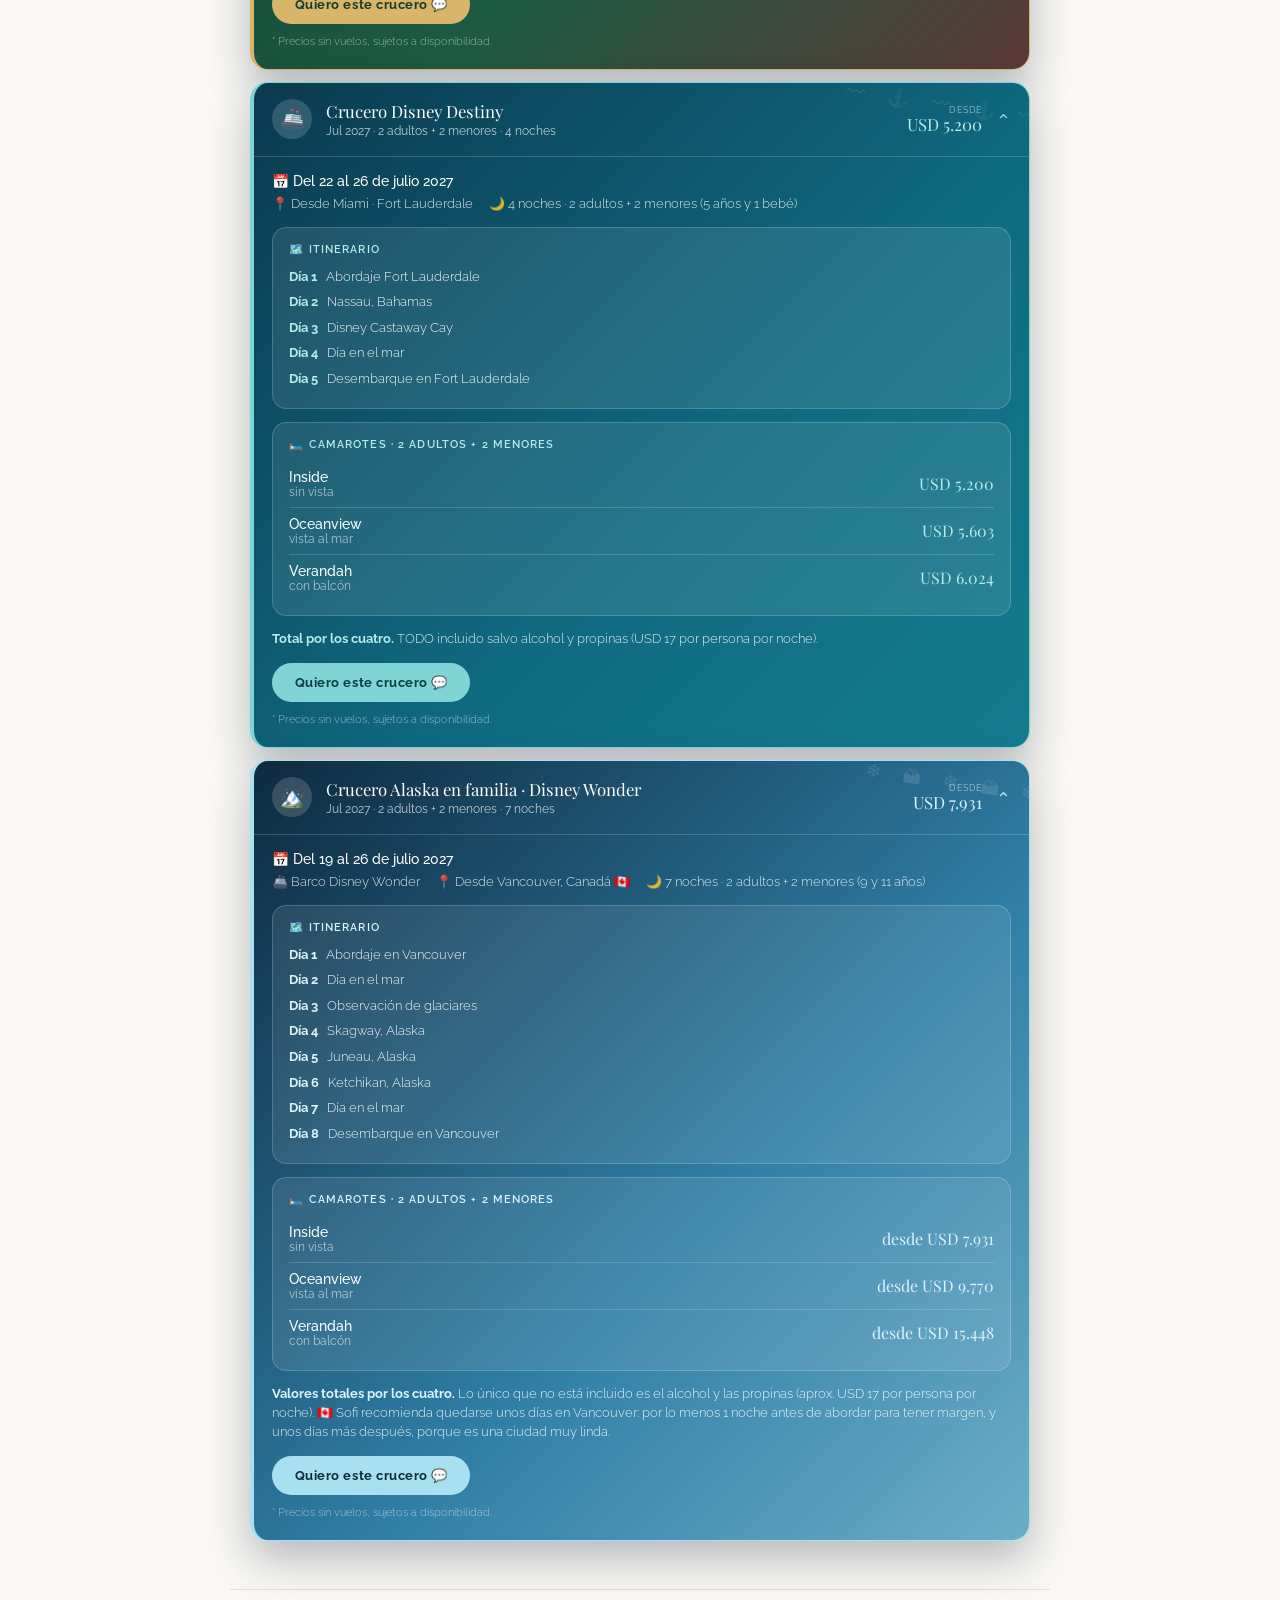
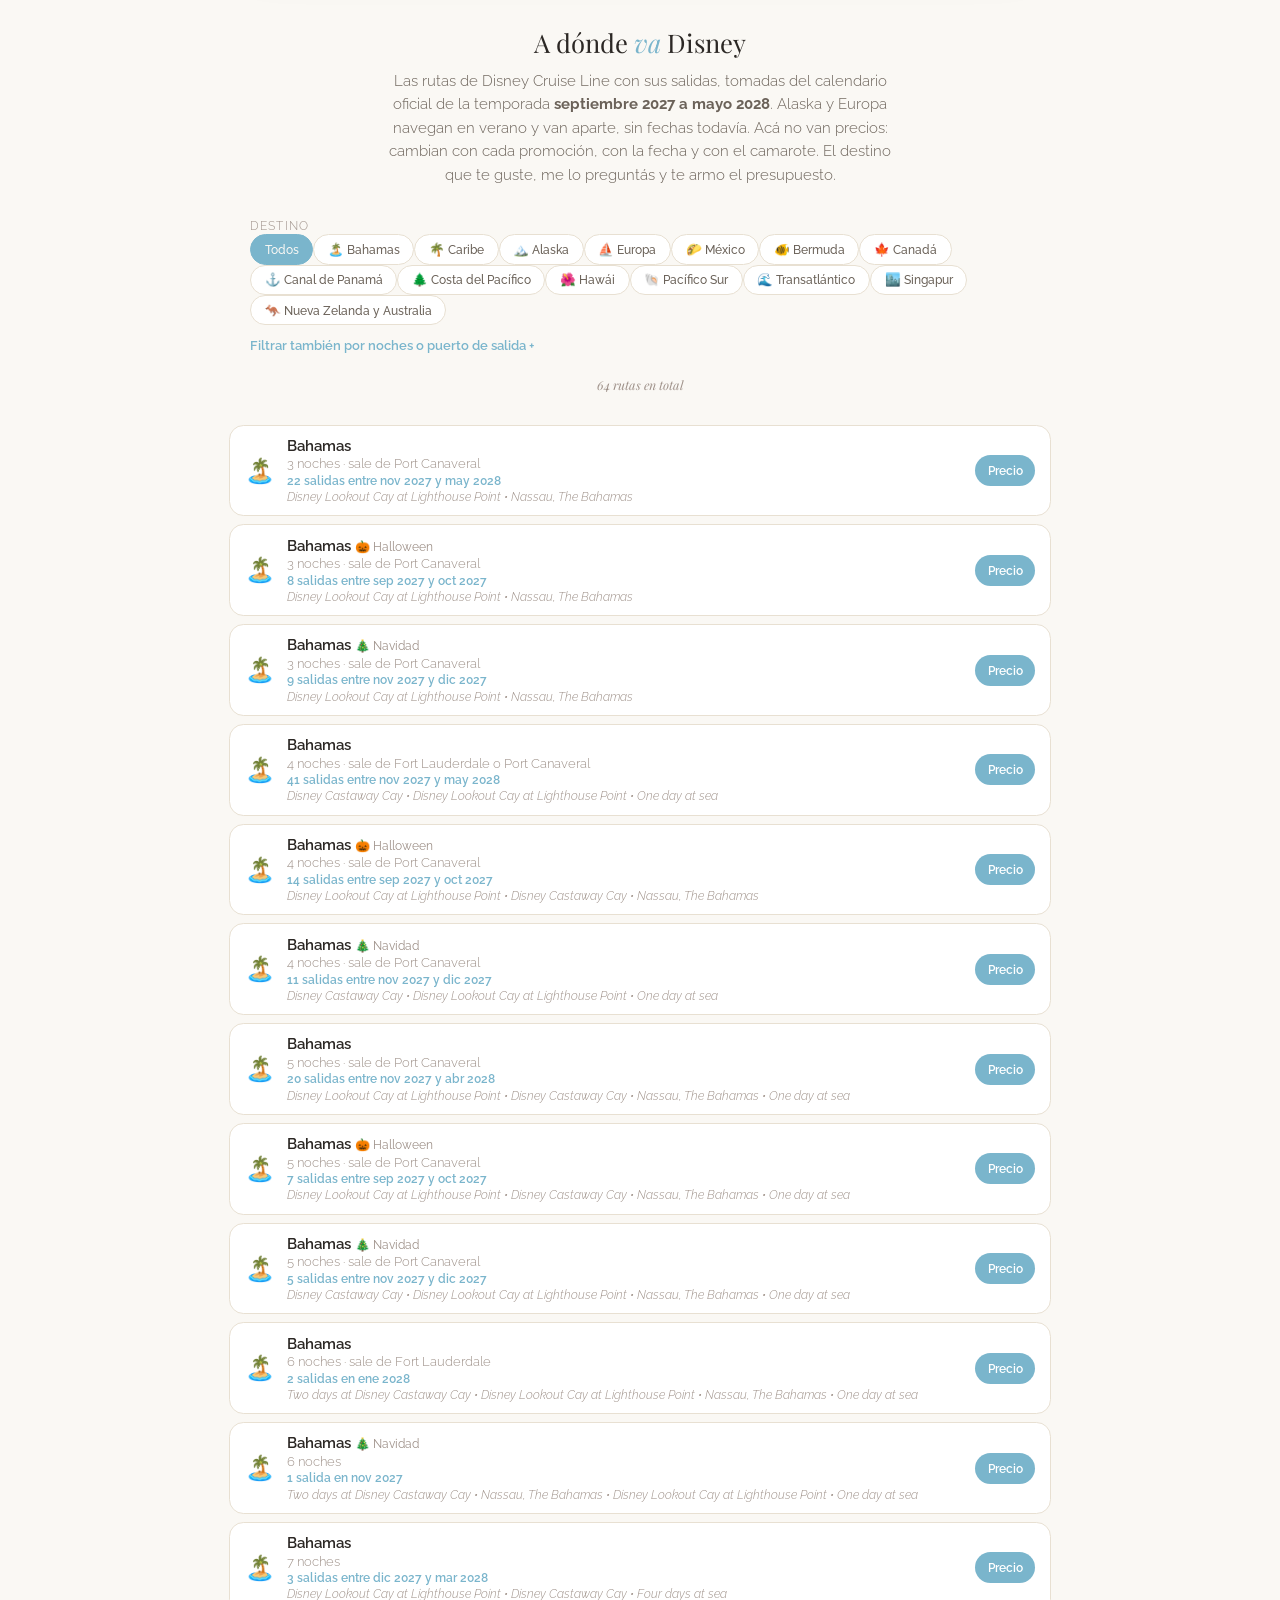
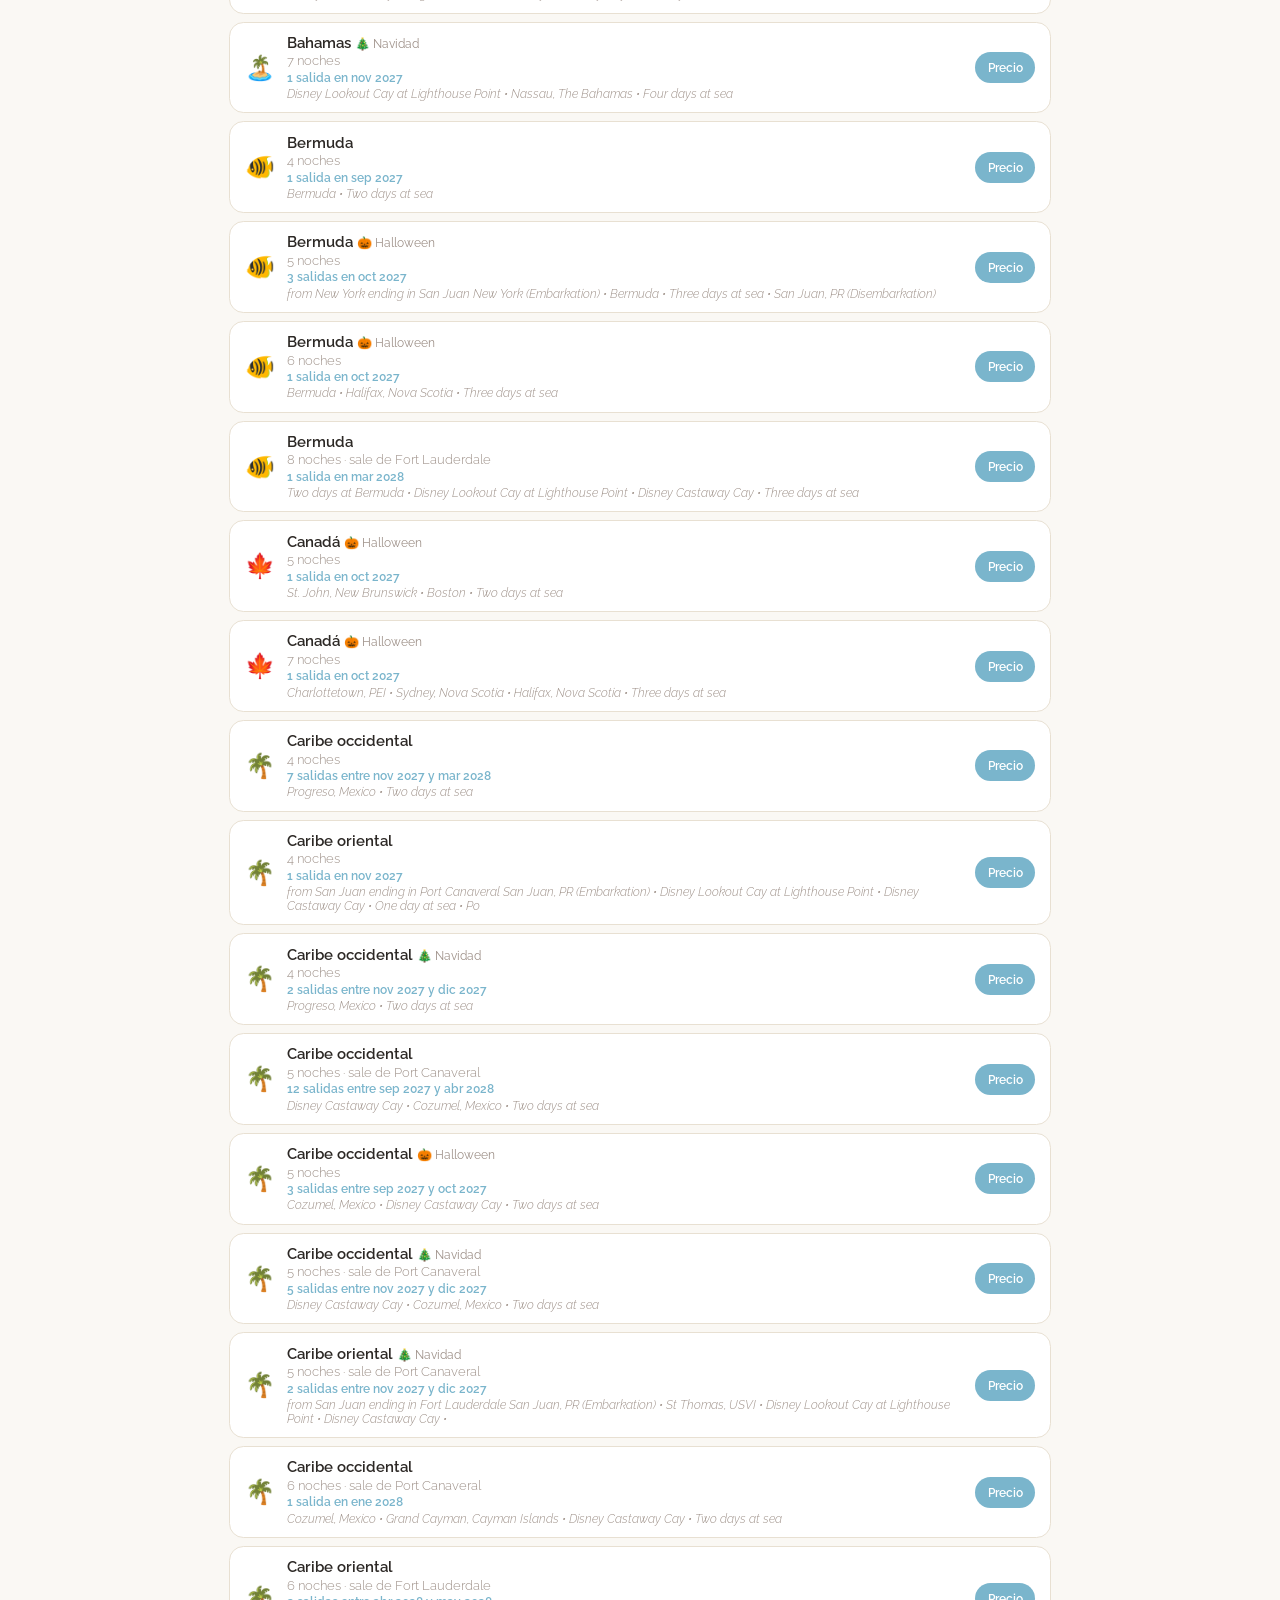
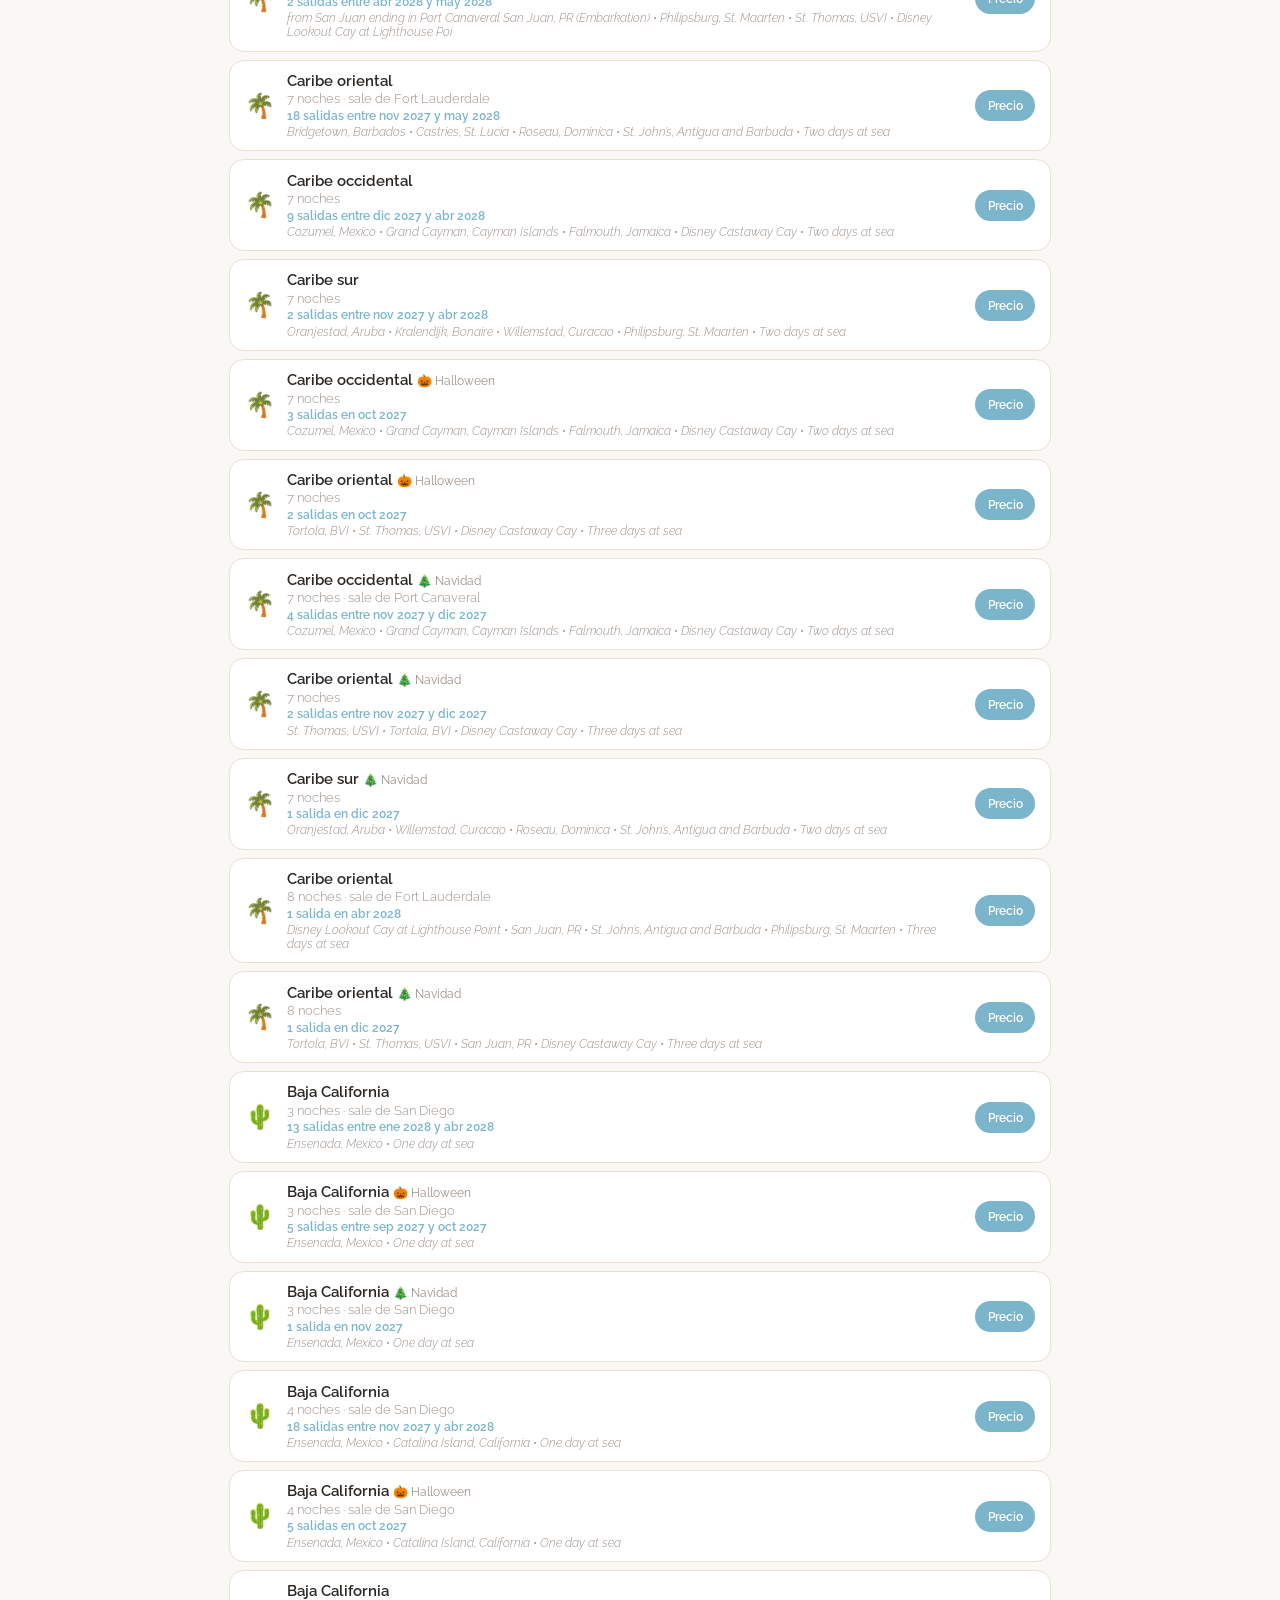
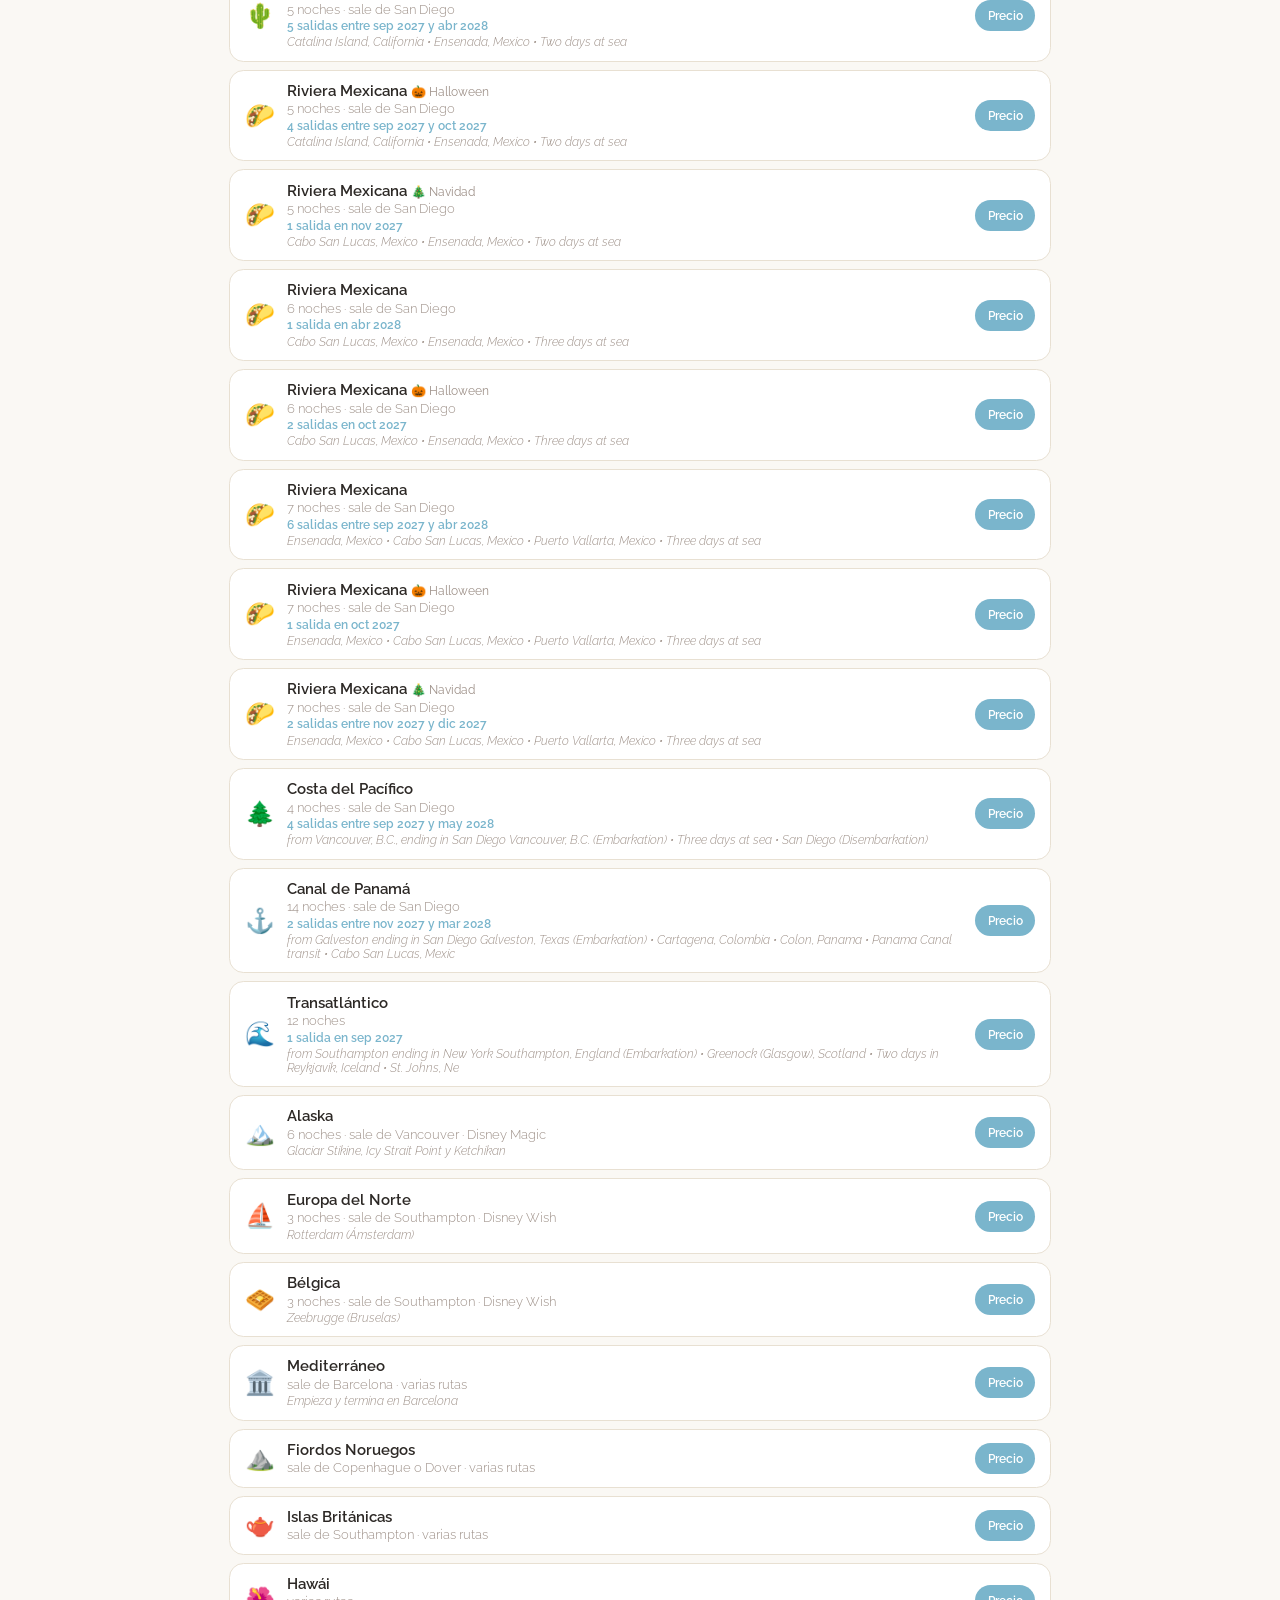
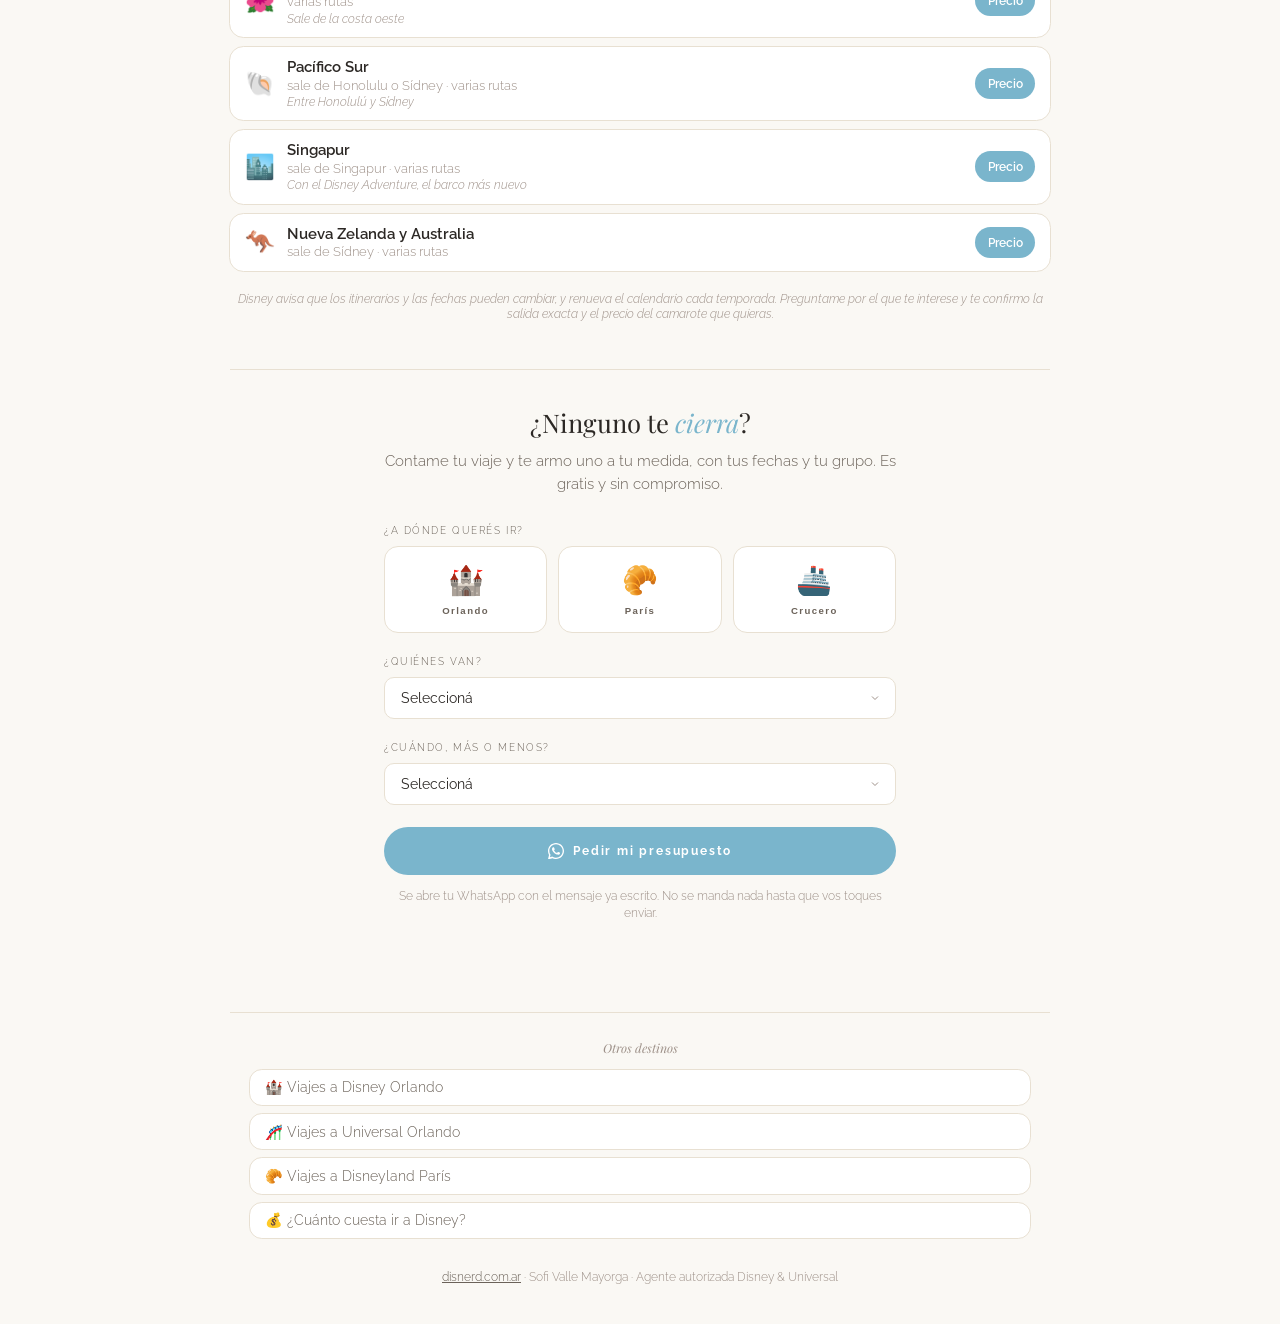
==== commit 198fa9d9: "Las rutas con sus salidas reales, del calendario de agentes Fer consiguio el OK de Disney y entramos" ====
--- a/cruceros-disney/index.html
+++ b/cruceros-disney/index.html
@@ -168,26 +168,26 @@
 
 <section class="dst-sep" id="catalogo">
   <h2>A dónde <em>va</em> Disney</h2>
-  <p>A qué destinos navega Disney Cruise Line, desde qué puerto y —cuando Disney lo publica—
-     con qué barco y cuántas noches. Acá no van precios: cambian con cada promoción, con la
-     fecha y con el camarote. El destino que te guste, me lo preguntás y te armo el presupuesto.</p>
+  <p>Las rutas de Disney Cruise Line con sus salidas, tomadas del calendario oficial de la
+     temporada <b>septiembre 2027 a mayo 2028</b>. Alaska y Europa navegan en verano y van
+     aparte, sin fechas todavía. Acá no van precios: cambian con cada promoción, con la fecha y
+     con el camarote. El destino que te guste, me lo preguntás y te armo el presupuesto.</p>
 </section>
 
 <div class="cru-wrap">
   <div class="pr-filtros" id="cru-filtros">
     <div class="pr-f"><span class="pr-f-tit">Destino</span><div class="pr-chips" id="cru-f-r"></div></div>
     <details class="cru-mas">
-      <summary>Filtrar también por noches, barco o puerto</summary>
+      <summary>Filtrar también por noches o puerto de salida</summary>
       <div class="pr-f"><span class="pr-f-tit">Noches</span><div class="pr-chips" id="cru-f-n"></div></div>
-      <div class="pr-f"><span class="pr-f-tit">Barco</span><div class="pr-chips" id="cru-f-b"></div></div>
       <div class="pr-f"><span class="pr-f-tit">Sale de</span><div class="pr-chips" id="cru-f-s"></div></div>
     </details>
     <p class="pr-cuenta" id="cru-cuenta"></p>
   </div>
   <div id="cru-lista"></div>
-  <p class="cru-pie">Una misma ruta sale varias veces al año y Disney renueva los itinerarios por
-     temporada, así que las fechas cambian. Preguntame por el destino que te interese y te paso
-     las salidas que haya, con el precio del camarote que quieras.</p>
+  <p class="cru-pie">Disney avisa que los itinerarios y las fechas pueden cambiar, y renueva el
+     calendario cada temporada. Preguntame por el que te interese y te confirmo la salida exacta
+     y el precio del camarote que quieras.</p>
 </div>
 
 <section class="dst-sep" id="cotiza">
--- a/destinos-info.css
+++ b/destinos-info.css
@@ -56,3 +56,6 @@
     .cru-mas summary::-webkit-details-marker { display: none; }
     .cru-mas summary::after { content: ' +'; }
     .cru-mas[open] summary::after { content: ' –'; }
+
+    .cru-sal { display: block; font-size: .76rem; color: var(--sky-soft);
+               font-weight: 600; margin-top: .15rem; }
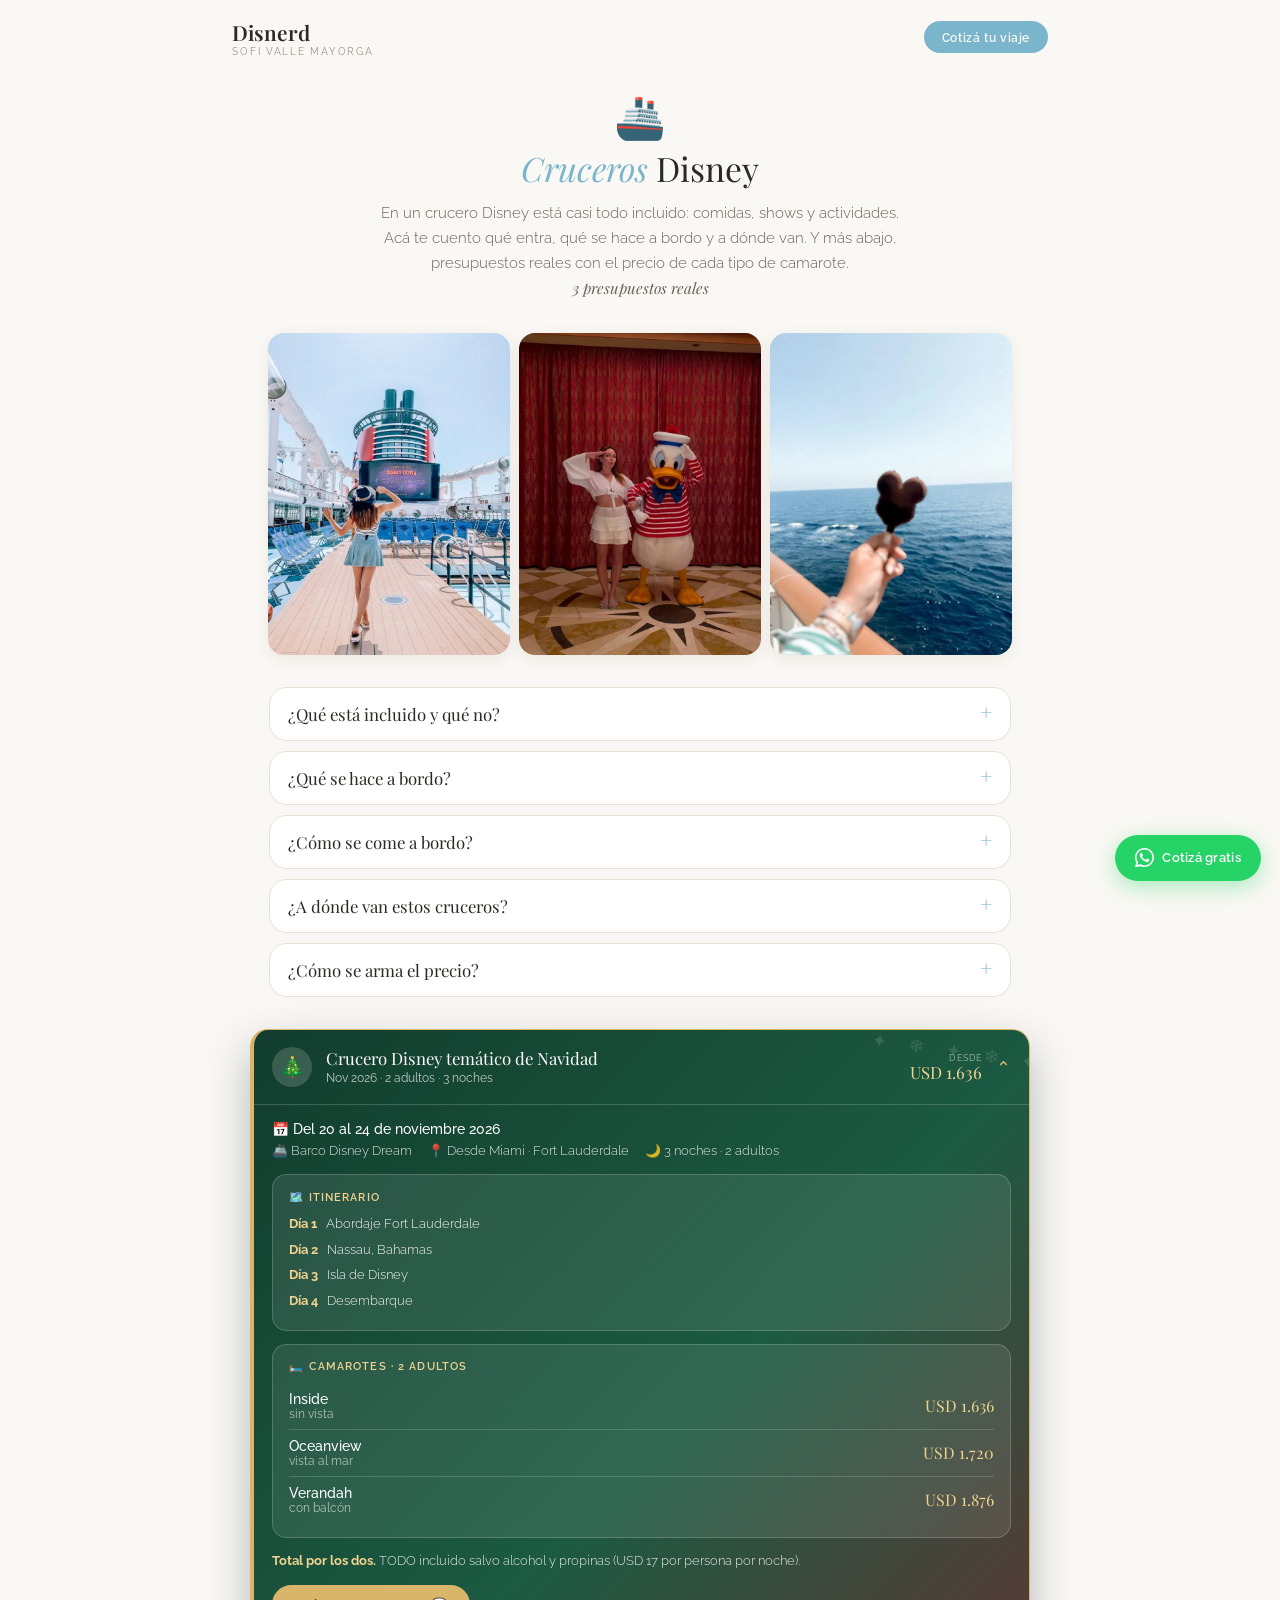
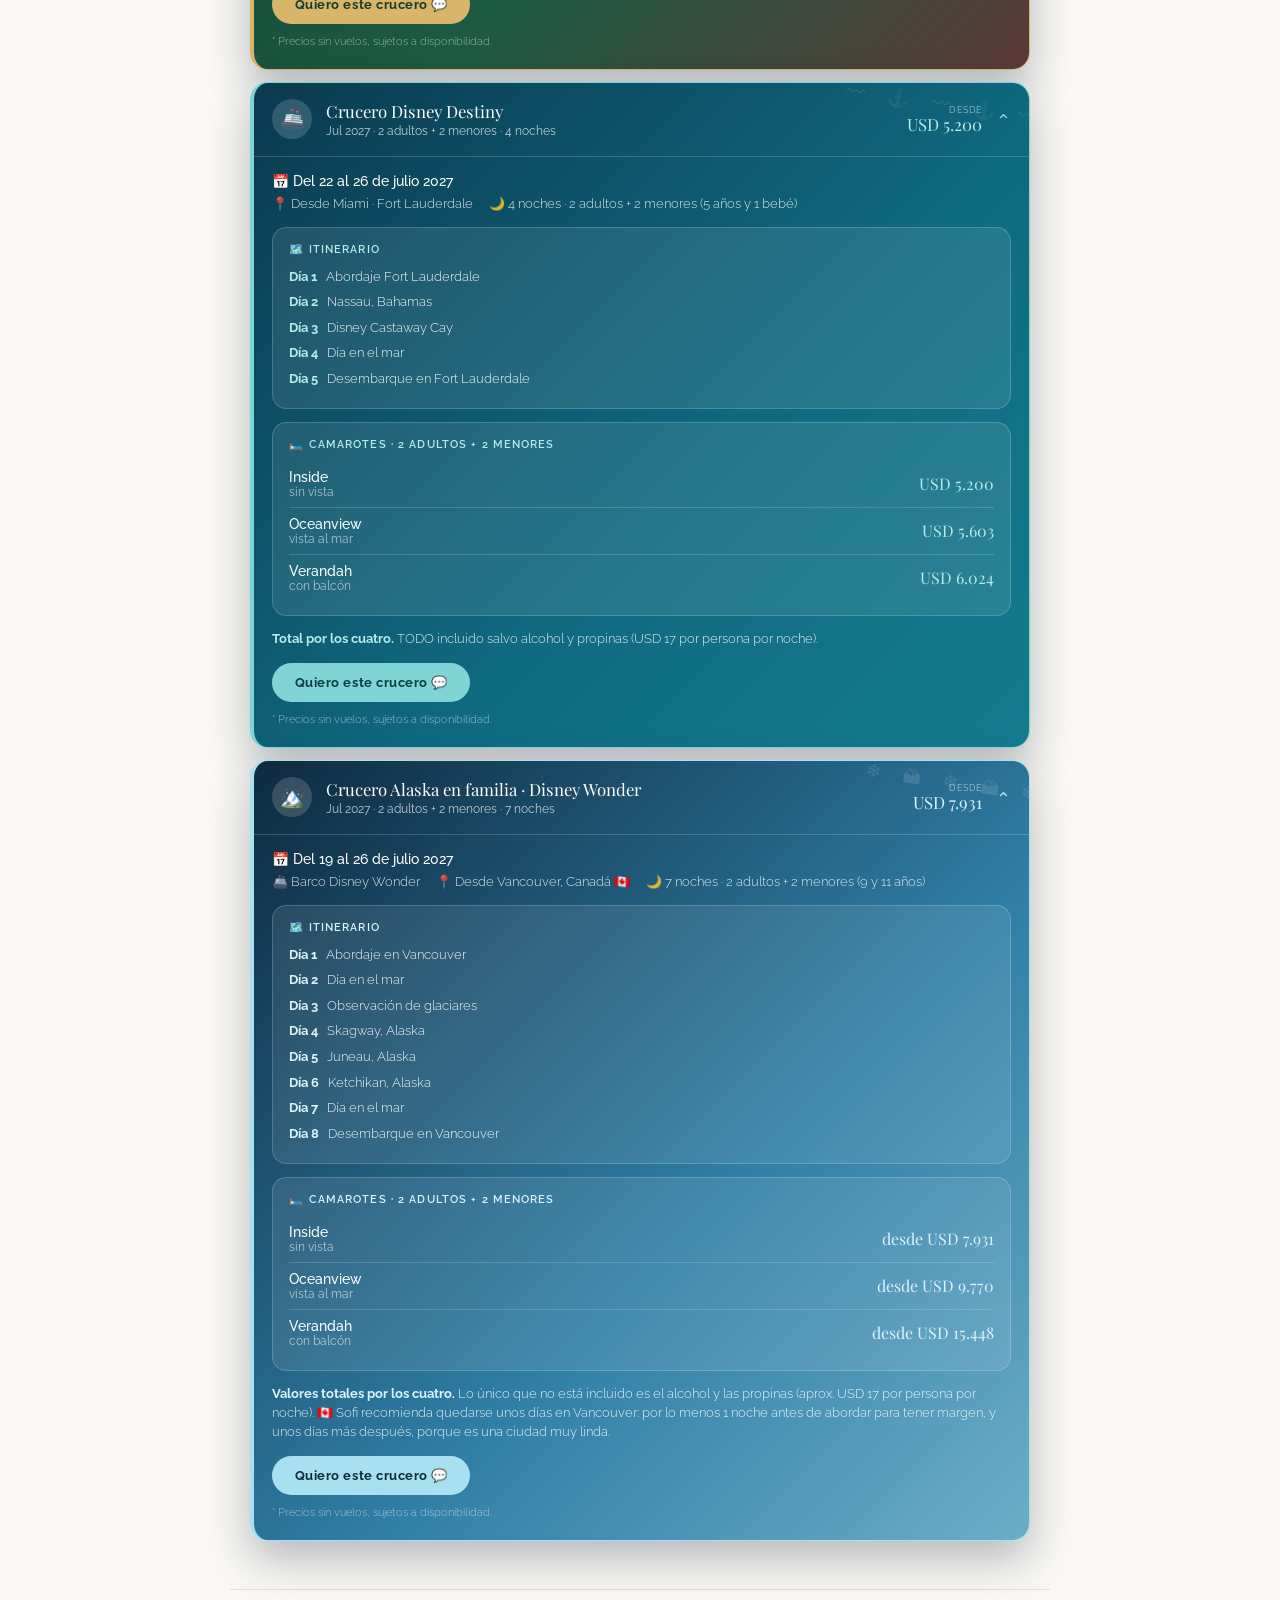
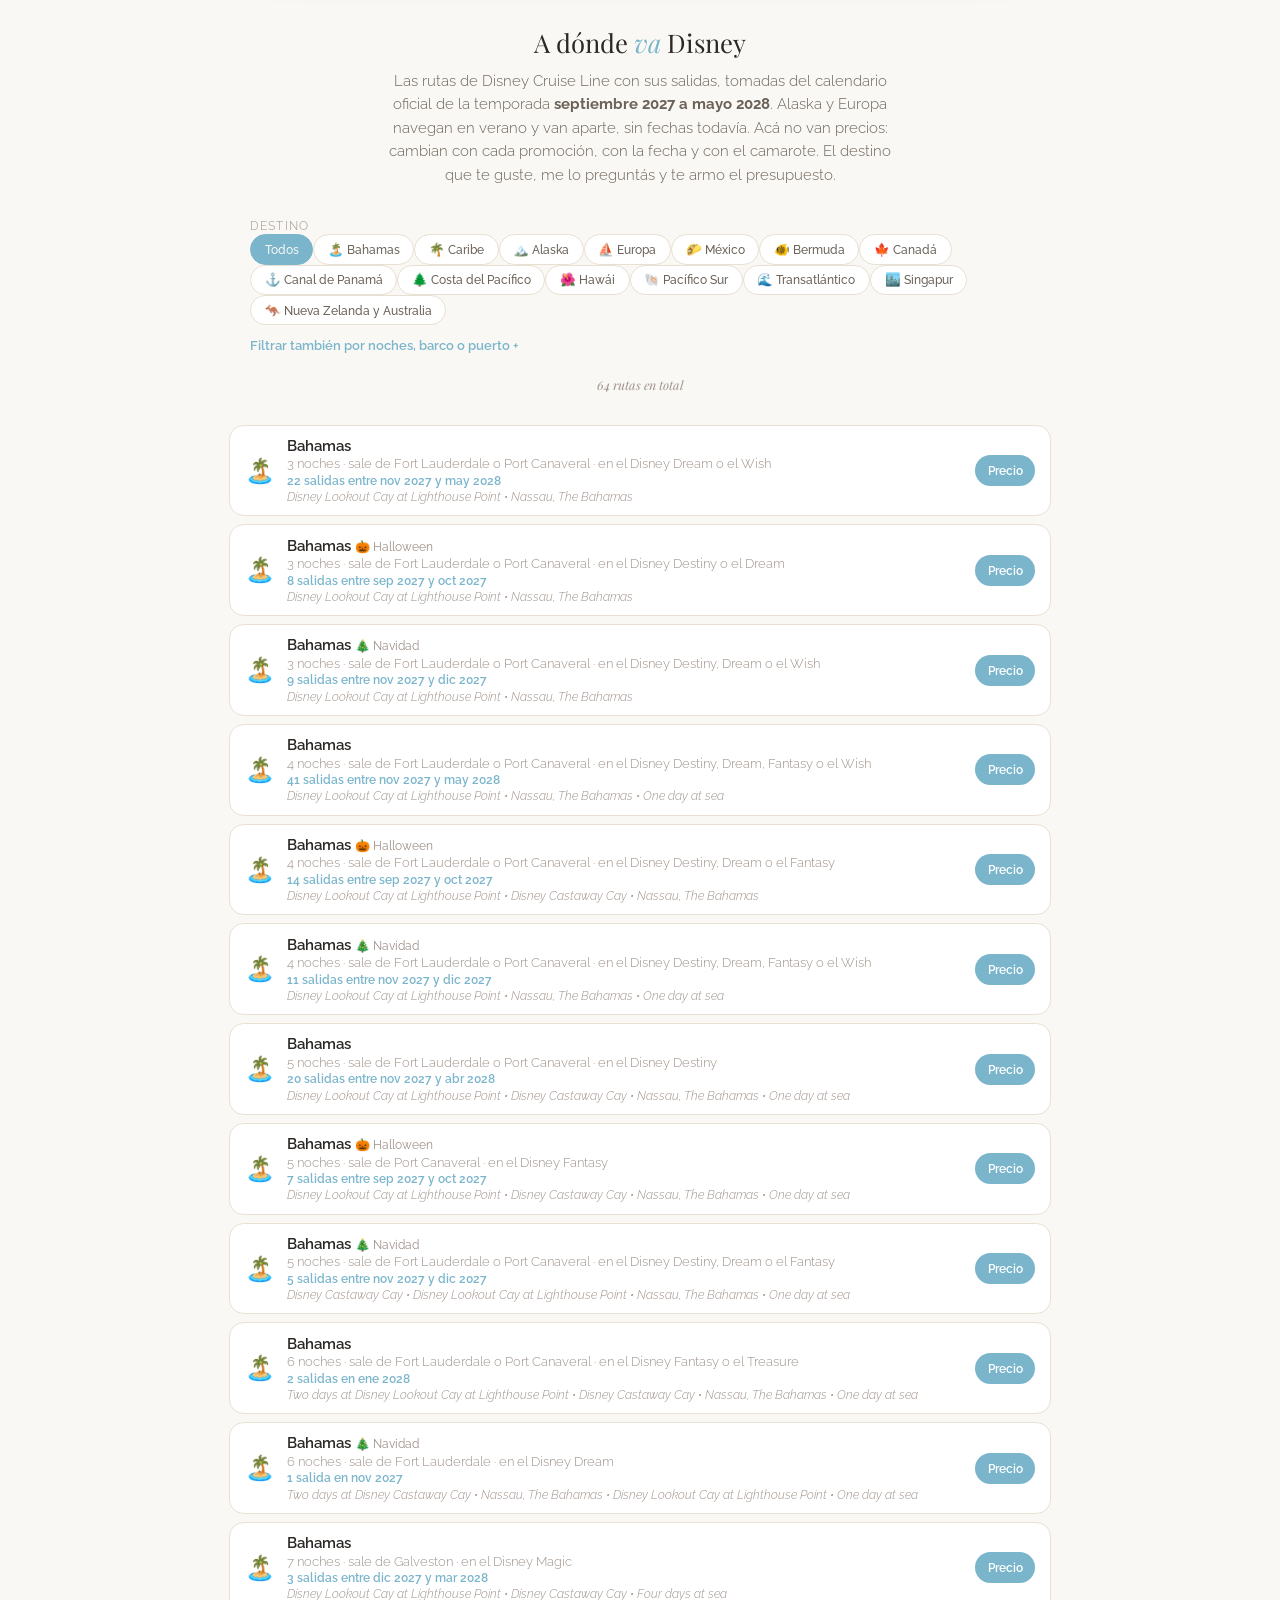
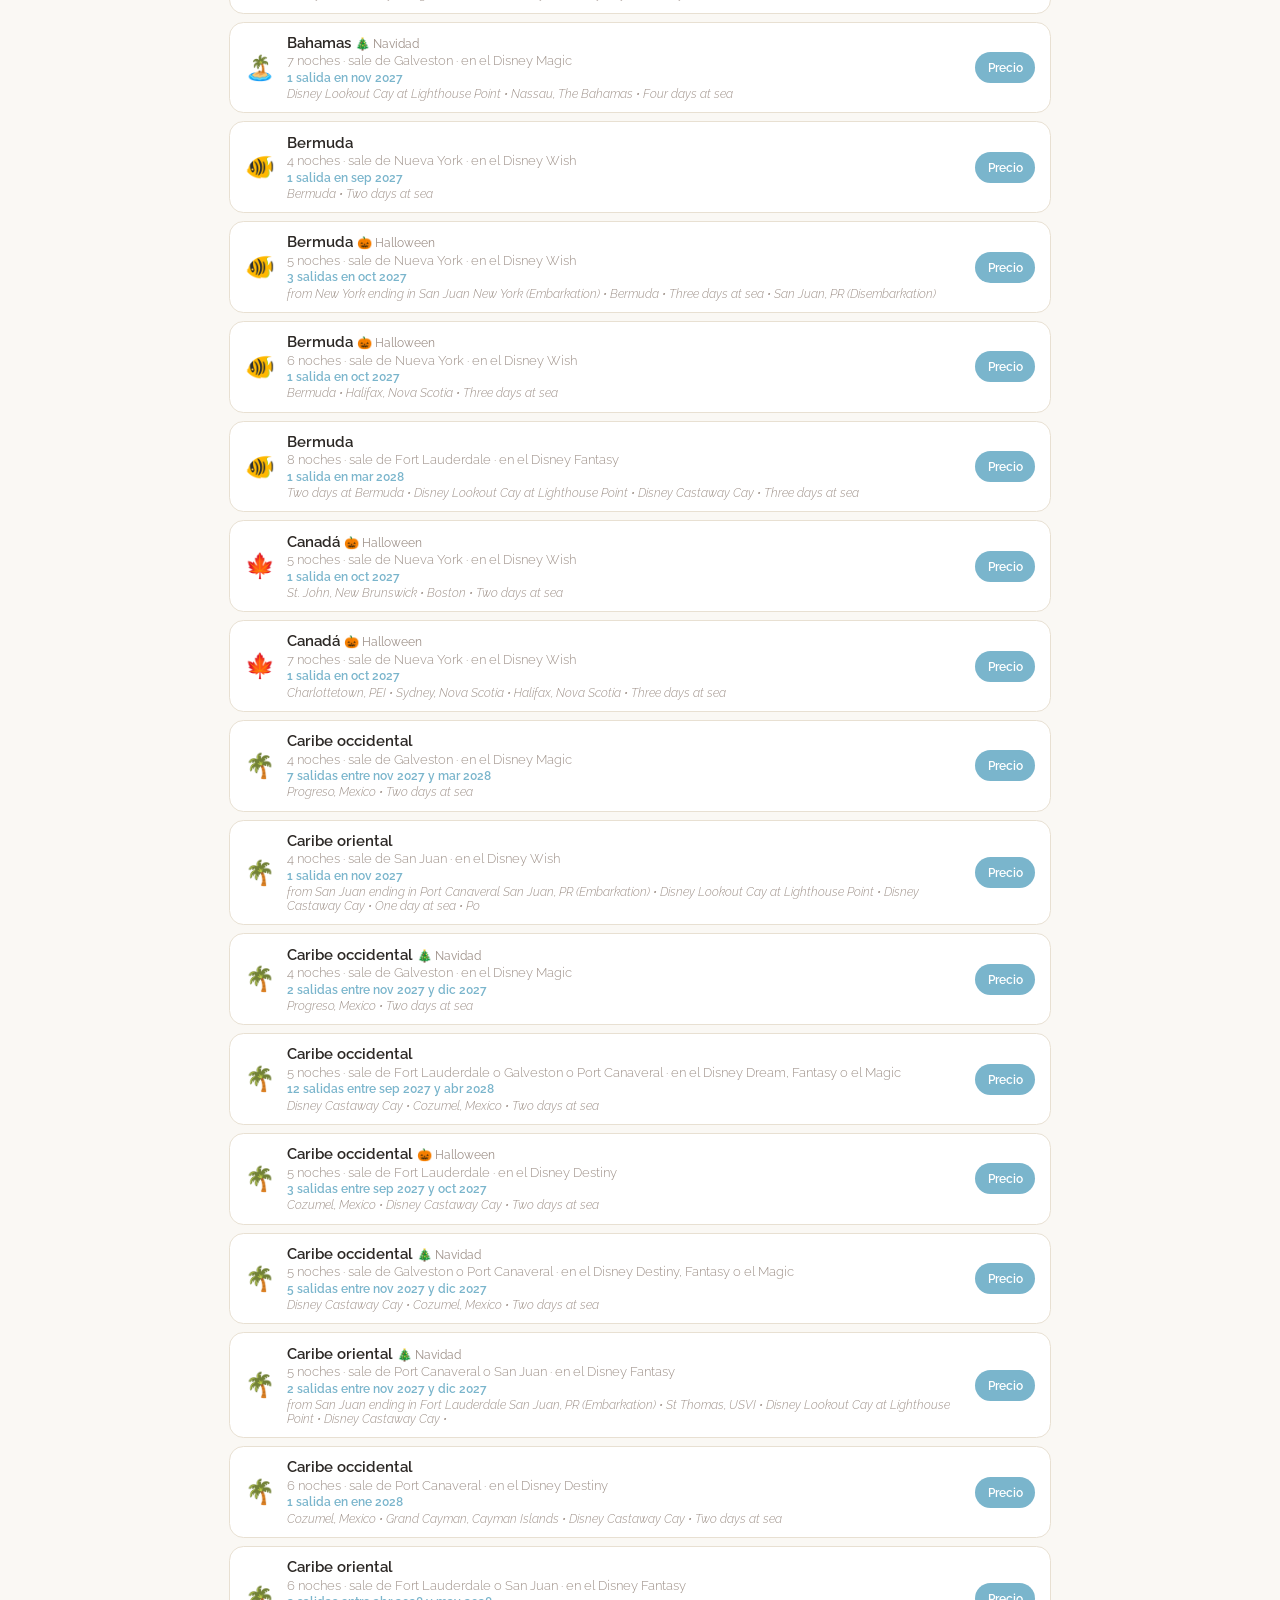
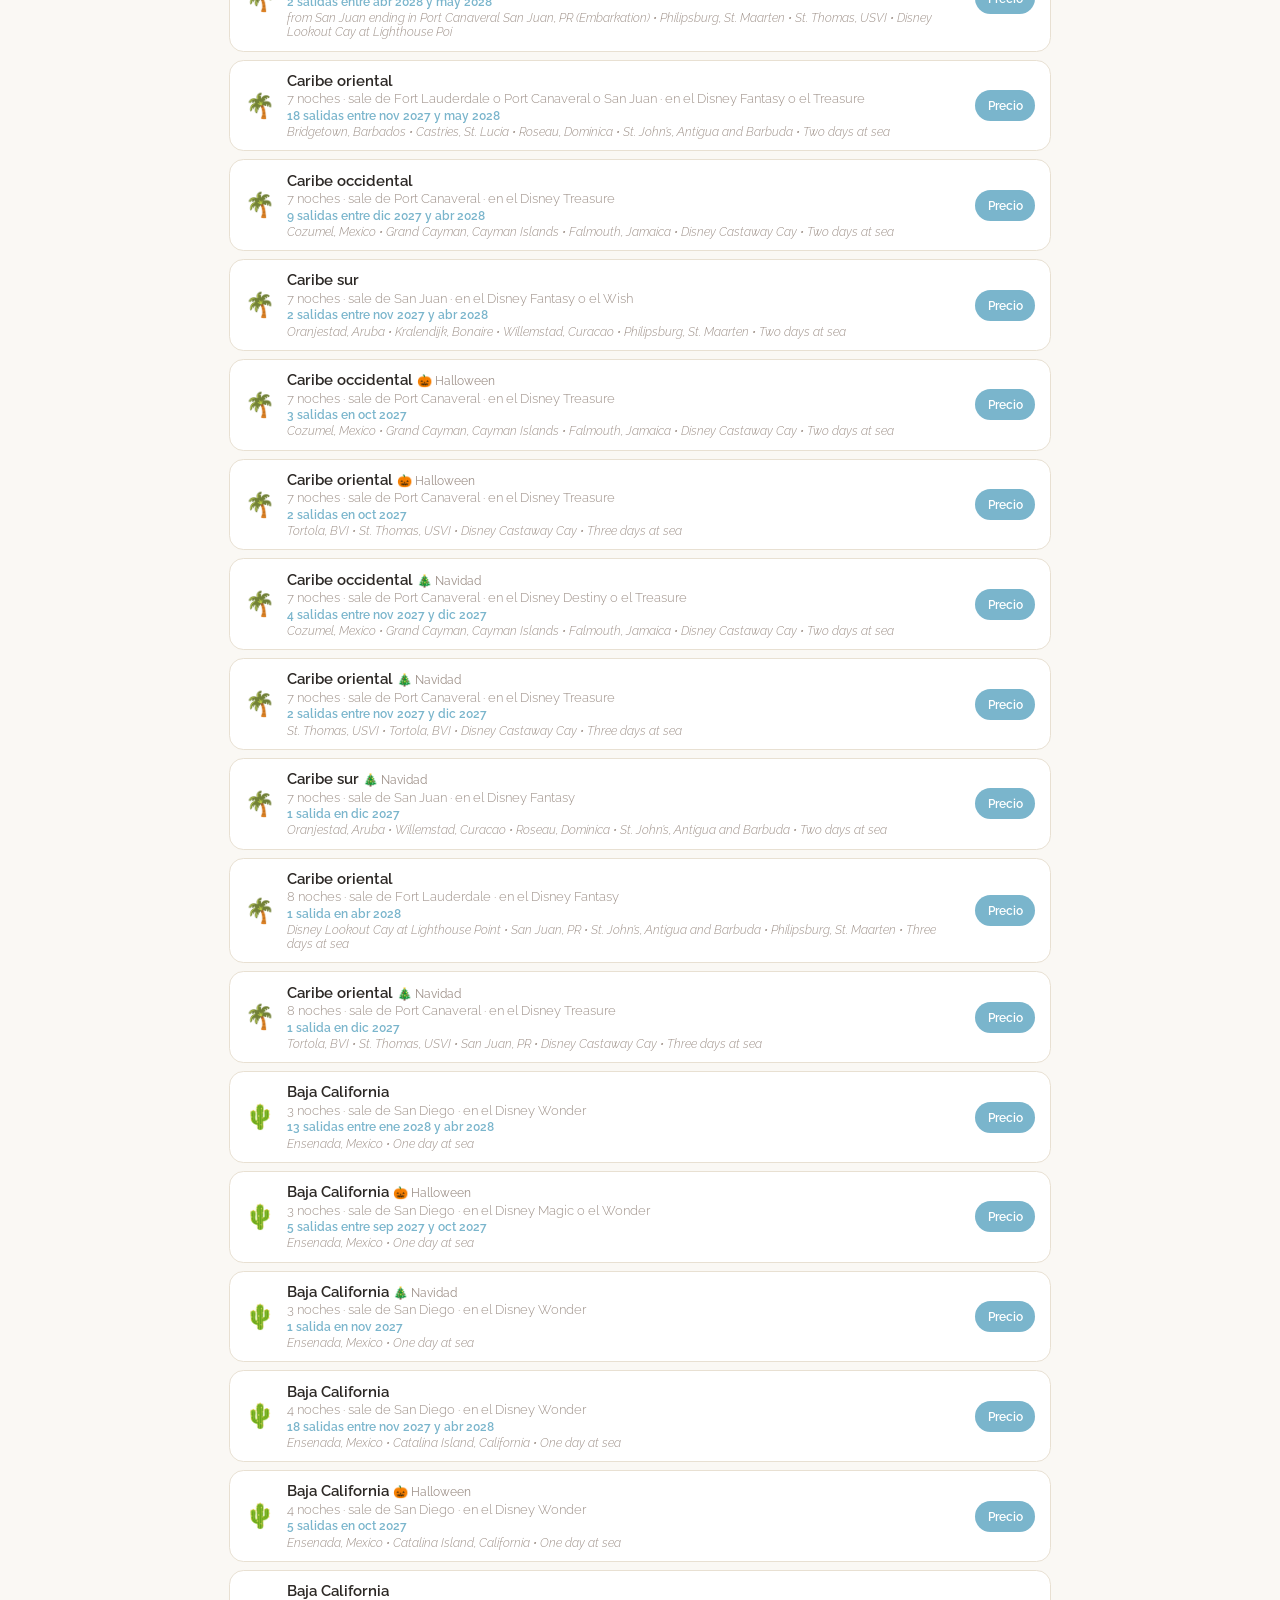
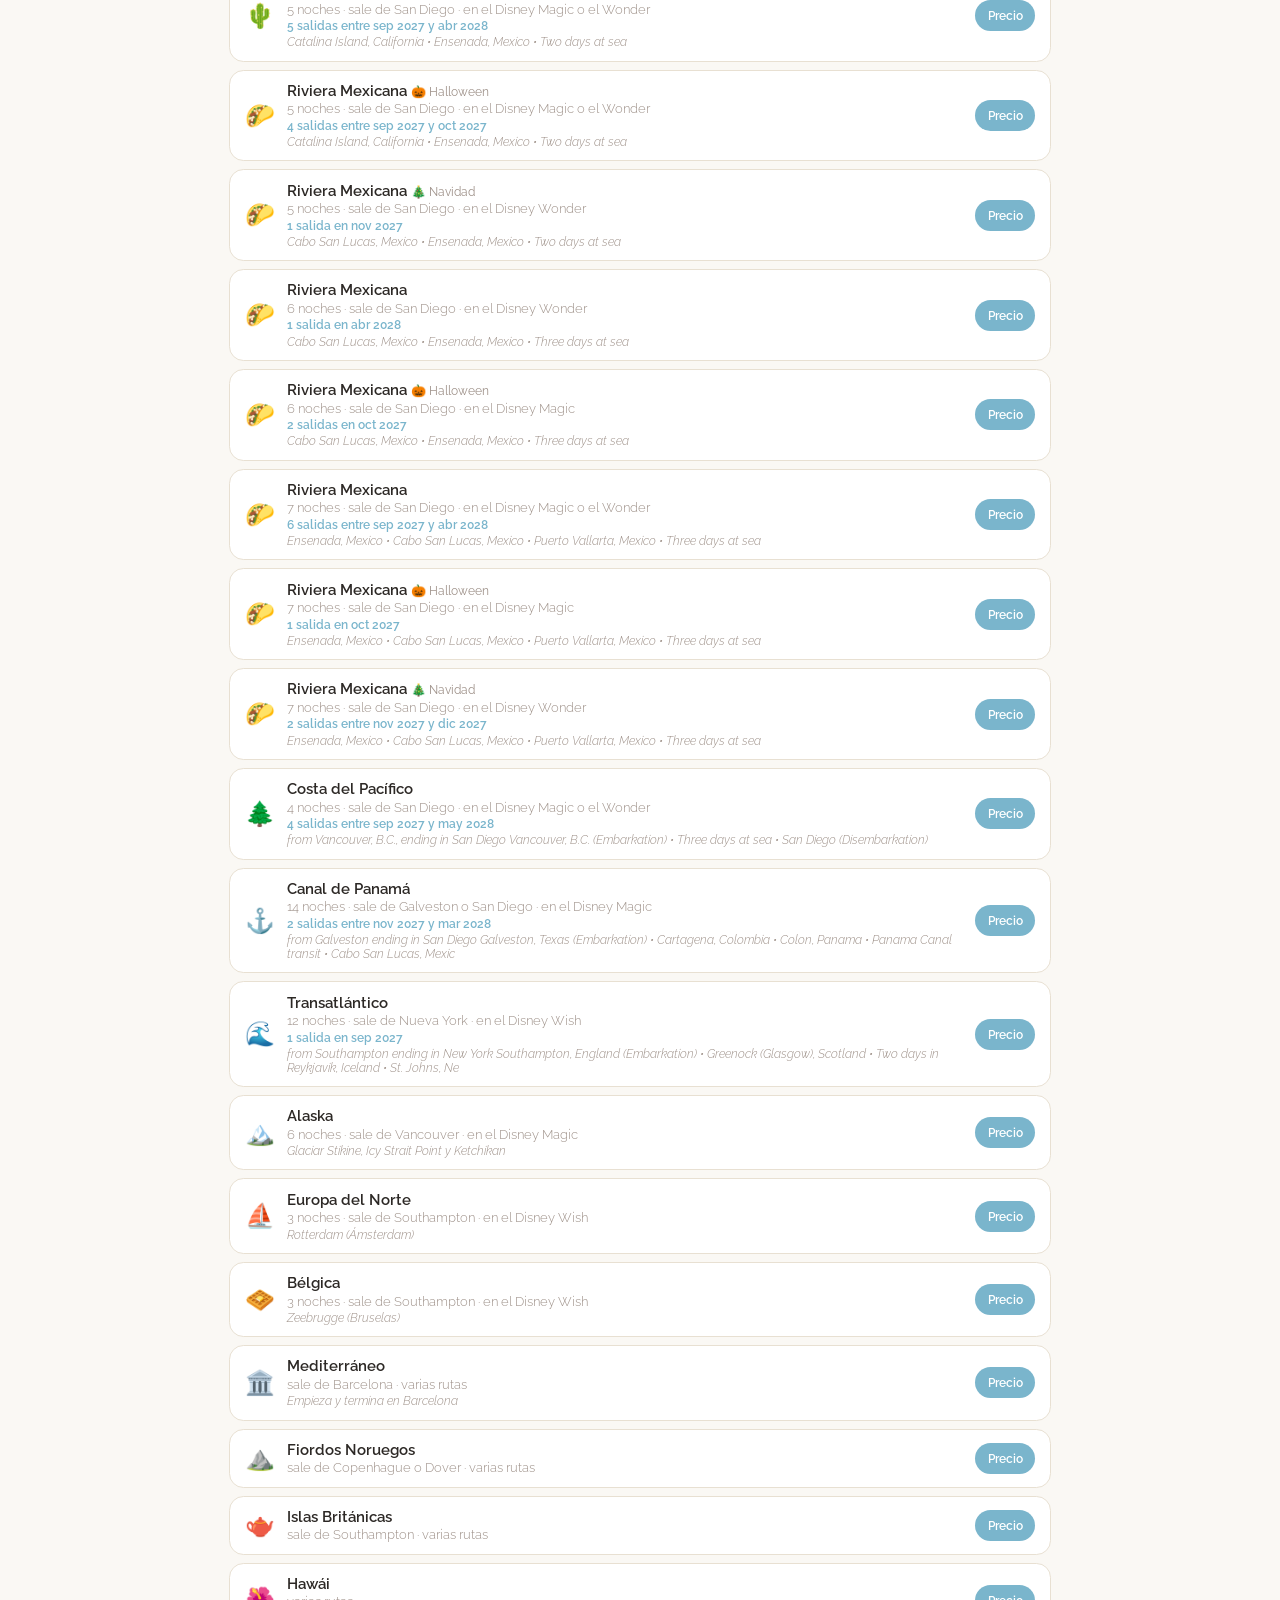
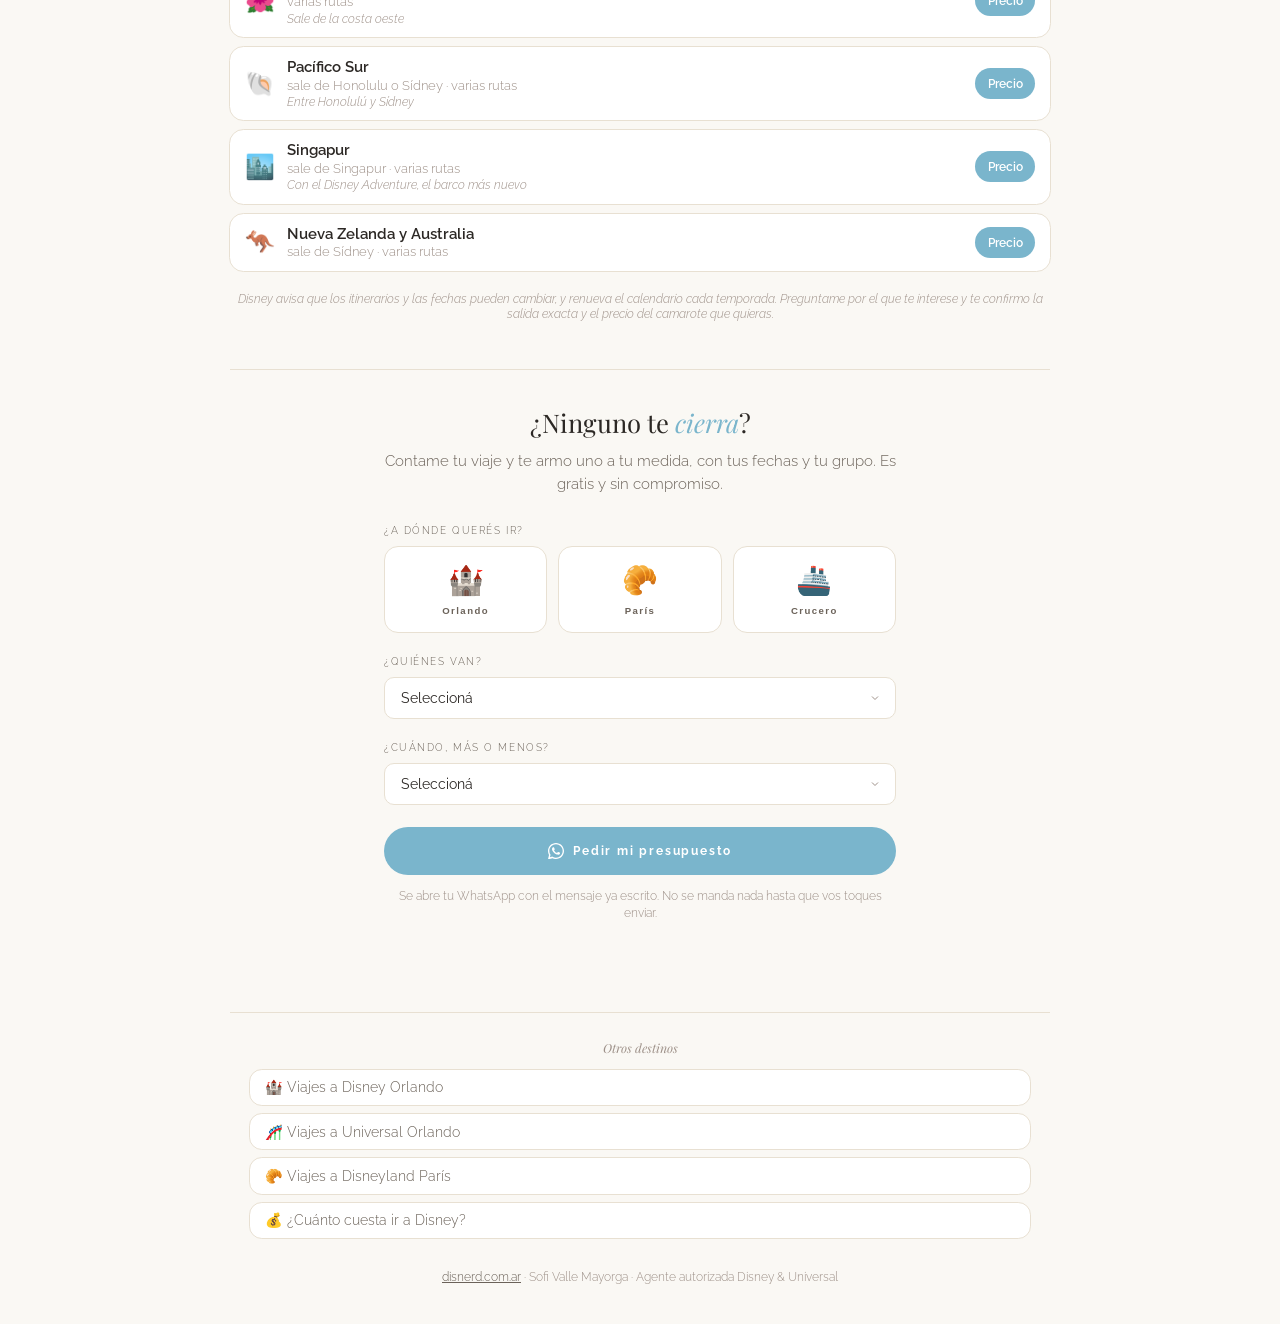
==== commit 0531aa13: "El barco de cada salida, y el puerto de todas Fer: "sumalo".  El barco si estaba en el flyer, pero c" ====
--- a/cruceros-disney/index.html
+++ b/cruceros-disney/index.html
@@ -178,8 +178,9 @@
   <div class="pr-filtros" id="cru-filtros">
     <div class="pr-f"><span class="pr-f-tit">Destino</span><div class="pr-chips" id="cru-f-r"></div></div>
     <details class="cru-mas">
-      <summary>Filtrar también por noches o puerto de salida</summary>
+      <summary>Filtrar también por noches, barco o puerto</summary>
       <div class="pr-f"><span class="pr-f-tit">Noches</span><div class="pr-chips" id="cru-f-n"></div></div>
+      <div class="pr-f"><span class="pr-f-tit">Barco</span><div class="pr-chips" id="cru-f-b"></div></div>
       <div class="pr-f"><span class="pr-f-tit">Sale de</span><div class="pr-chips" id="cru-f-s"></div></div>
     </details>
     <p class="pr-cuenta" id="cru-cuenta"></p>
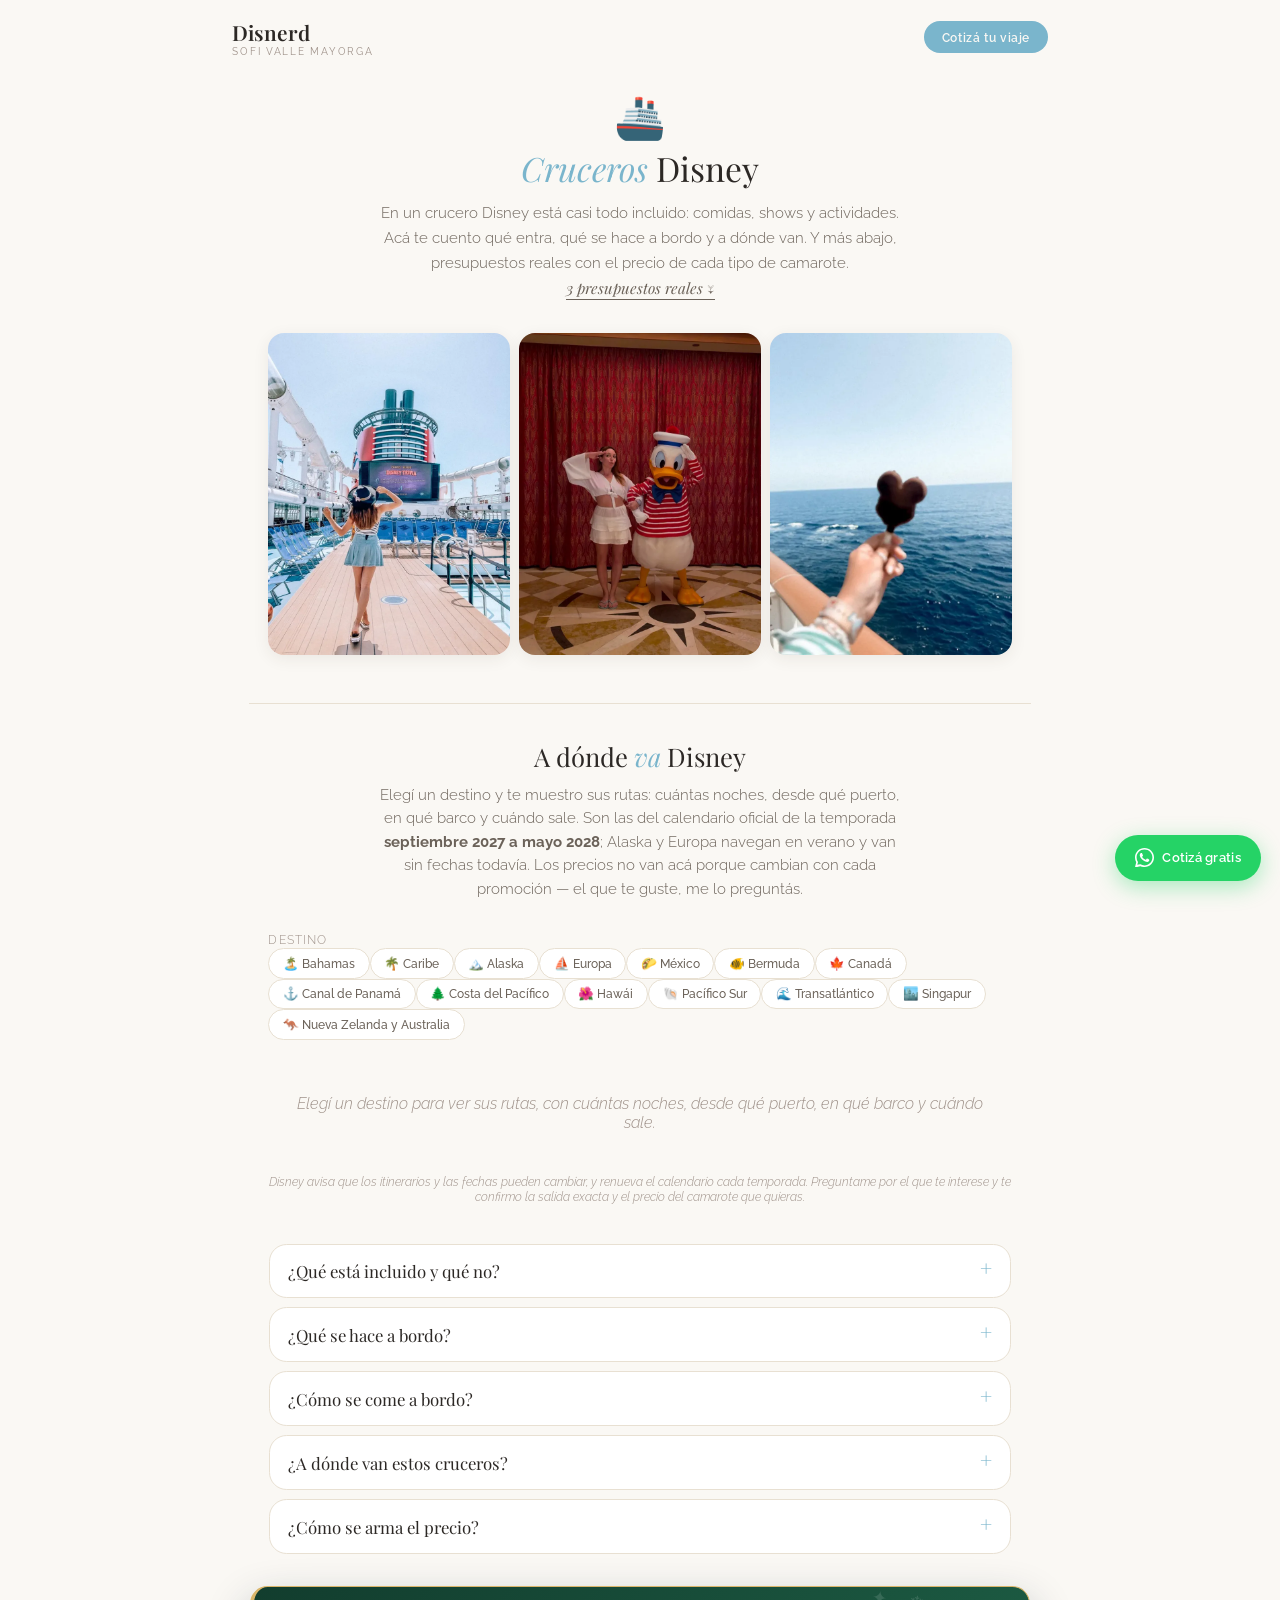
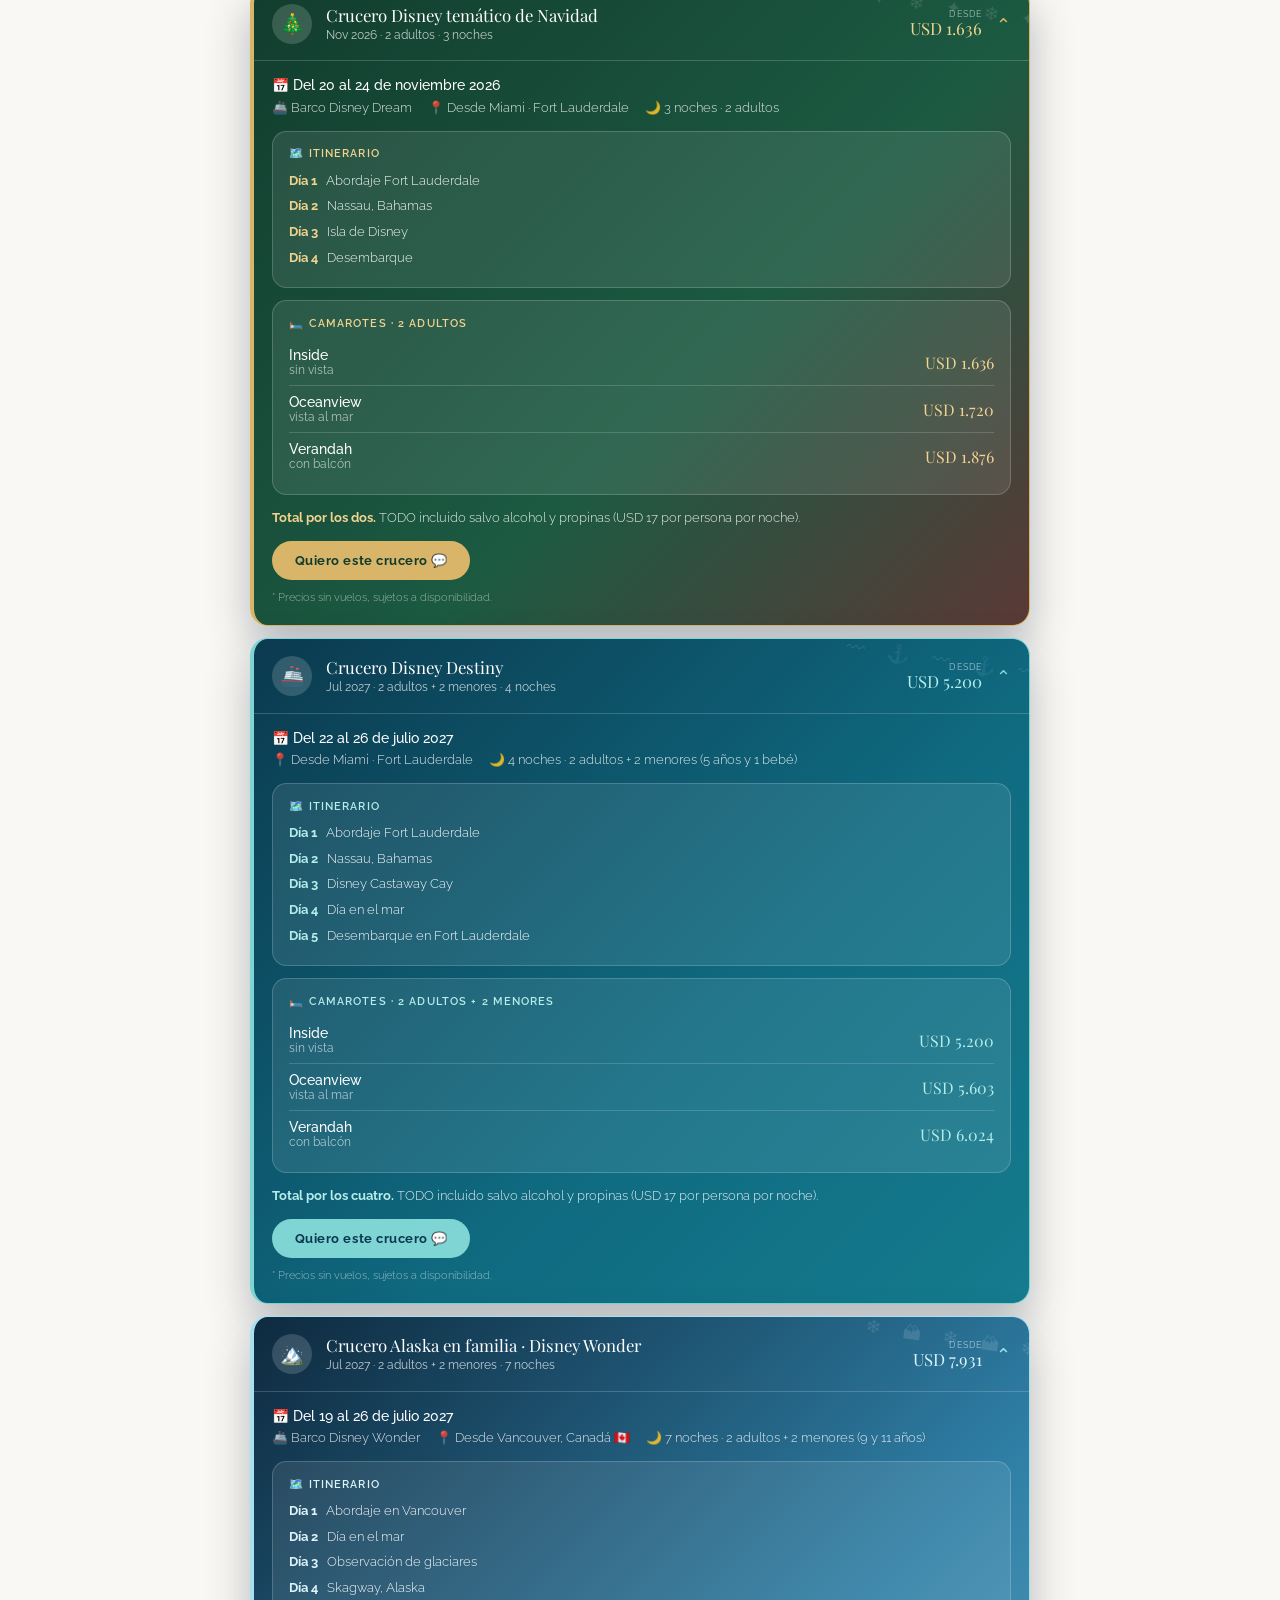
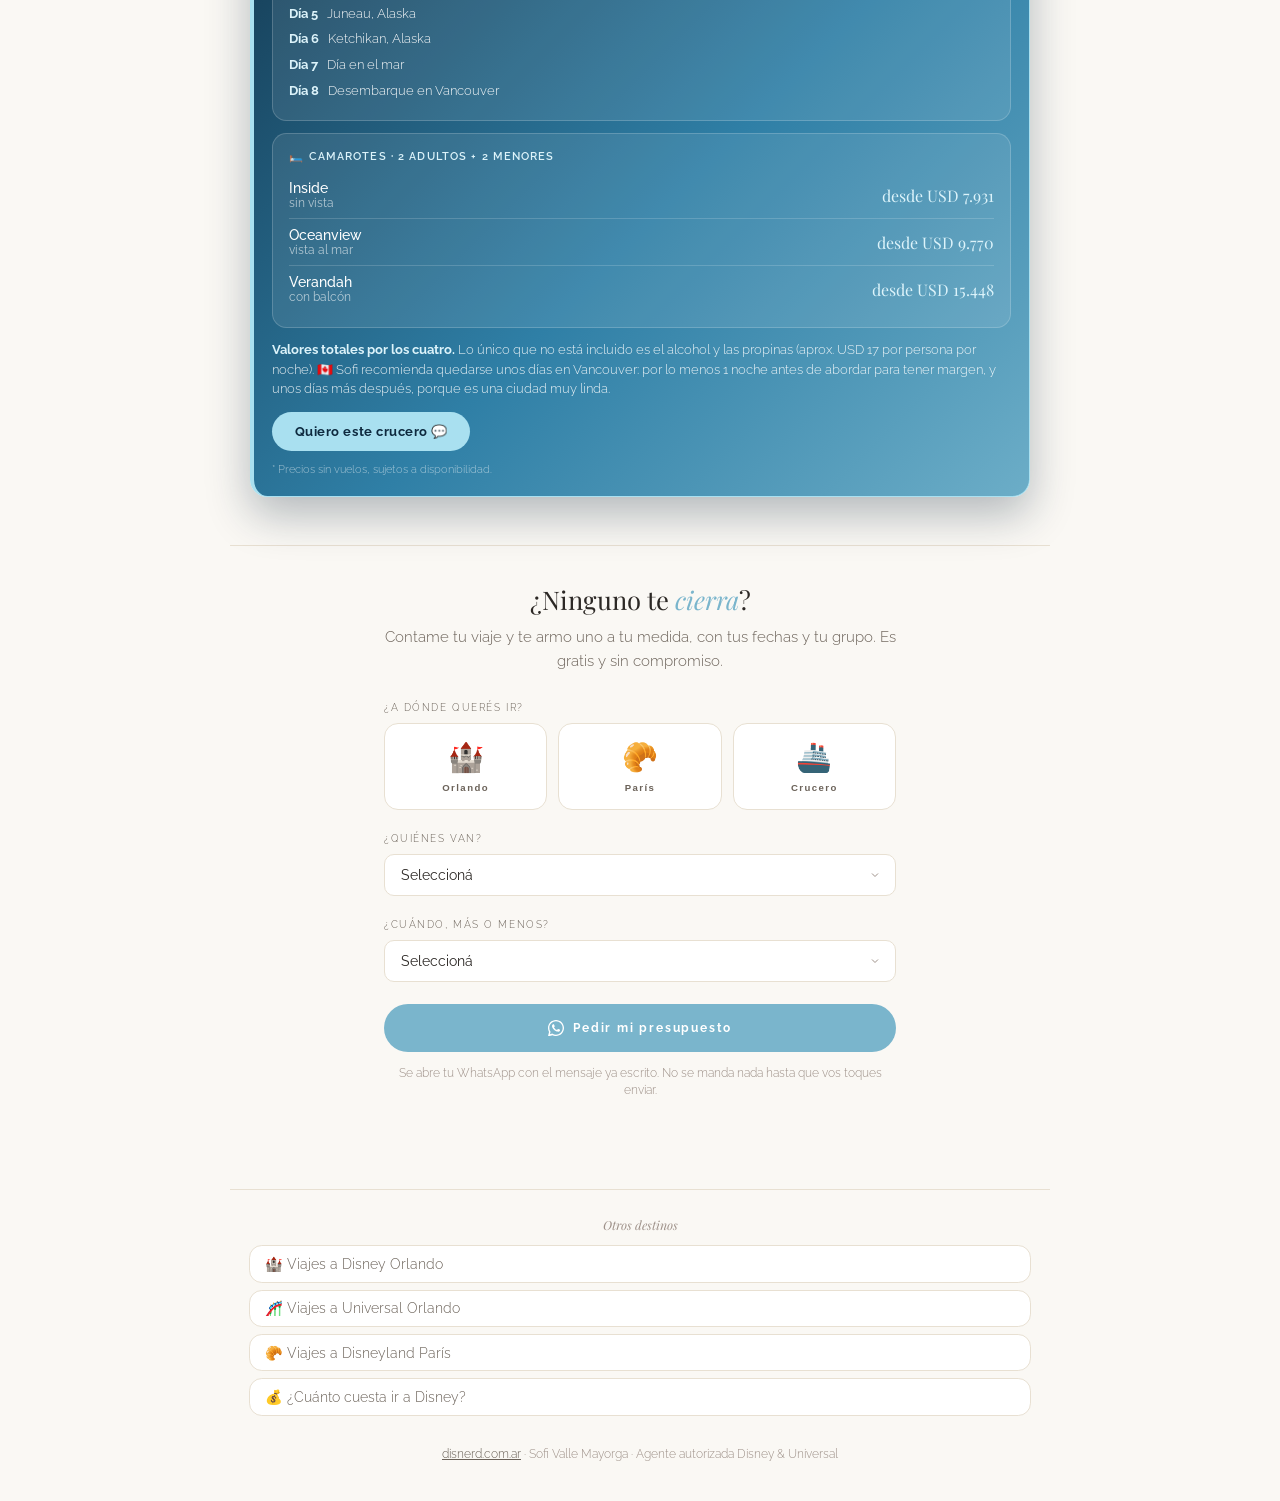
==== commit 6879b776: "El catalogo: se elige destino primero y los filtros se achican solos Fer, con la captura: "quiero qu" ====
--- a/cruceros-disney/index.html
+++ b/cruceros-disney/index.html
@@ -98,6 +98,31 @@
     <img src="/foto-crucero-helado.webp" alt="Helado de Mickey con el mar de fondo, en un crucero Disney" width="720" height="960">
   </div>
 
+<section class="dst-sep" id="catalogo">
+  <h2>A dónde <em>va</em> Disney</h2>
+  <p>Elegí un destino y te muestro sus rutas: cuántas noches, desde qué puerto, en qué barco y
+     cuándo sale. Son las del calendario oficial de la temporada
+     <b>septiembre 2027 a mayo 2028</b>; Alaska y Europa navegan en verano y van sin fechas
+     todavía. Los precios no van acá porque cambian con cada promoción — el que te guste, me lo
+     preguntás.</p>
+</section>
+
+<div class="cru-wrap">
+  <div class="pr-filtros" id="cru-filtros">
+    <div class="pr-f"><span class="pr-f-tit">Destino</span><div class="pr-chips" id="cru-f-r"></div></div>
+    <div id="cru-mas" hidden>
+      <div class="pr-f"><span class="pr-f-tit">Noches</span><div class="pr-chips" id="cru-f-n"></div></div>
+      <div class="pr-f"><span class="pr-f-tit">Barco</span><div class="pr-chips" id="cru-f-b"></div></div>
+      <div class="pr-f"><span class="pr-f-tit">Sale de</span><div class="pr-chips" id="cru-f-s"></div></div>
+    </div>
+    <p class="pr-cuenta" id="cru-cuenta"></p>
+  </div>
+  <div id="cru-lista"></div>
+  <p class="cru-pie">Disney avisa que los itinerarios y las fechas pueden cambiar, y renueva el
+     calendario cada temporada. Preguntame por el que te interese y te confirmo la salida exacta
+     y el precio del camarote que quieras.</p>
+</div>
+
   <div class="dst-info">
     <details>
       <summary>¿Qué está incluido y qué no?</summary>
@@ -166,31 +191,6 @@
   <div class="pr-lista" id="pr-lista"></div>
 </div>
 
-<section class="dst-sep" id="catalogo">
-  <h2>A dónde <em>va</em> Disney</h2>
-  <p>Las rutas de Disney Cruise Line con sus salidas, tomadas del calendario oficial de la
-     temporada <b>septiembre 2027 a mayo 2028</b>. Alaska y Europa navegan en verano y van
-     aparte, sin fechas todavía. Acá no van precios: cambian con cada promoción, con la fecha y
-     con el camarote. El destino que te guste, me lo preguntás y te armo el presupuesto.</p>
-</section>
-
-<div class="cru-wrap">
-  <div class="pr-filtros" id="cru-filtros">
-    <div class="pr-f"><span class="pr-f-tit">Destino</span><div class="pr-chips" id="cru-f-r"></div></div>
-    <details class="cru-mas">
-      <summary>Filtrar también por noches, barco o puerto</summary>
-      <div class="pr-f"><span class="pr-f-tit">Noches</span><div class="pr-chips" id="cru-f-n"></div></div>
-      <div class="pr-f"><span class="pr-f-tit">Barco</span><div class="pr-chips" id="cru-f-b"></div></div>
-      <div class="pr-f"><span class="pr-f-tit">Sale de</span><div class="pr-chips" id="cru-f-s"></div></div>
-    </details>
-    <p class="pr-cuenta" id="cru-cuenta"></p>
-  </div>
-  <div id="cru-lista"></div>
-  <p class="cru-pie">Disney avisa que los itinerarios y las fechas pueden cambiar, y renueva el
-     calendario cada temporada. Preguntame por el que te interese y te confirmo la salida exacta
-     y el precio del camarote que quieras.</p>
-</div>
-
 <section class="dst-sep" id="cotiza">
   <h2>¿Ninguno te <em>cierra</em>?</h2>
   <p>Contame tu viaje y te armo uno a tu medida, con tus fechas y tu grupo.
--- a/destinos-info.css
+++ b/destinos-info.css
@@ -59,3 +59,9 @@
 
     .cru-sal { display: block; font-size: .76rem; color: var(--sky-soft);
                font-weight: 600; margin-top: .15rem; }
+
+    .pr-cuenta a { color: inherit; text-decoration: none; border-bottom: 1px solid currentColor;
+                   padding-bottom: 1px; }
+    /* El cartel que invita a elegir un destino, mientras no se eligio ninguno */
+    .cru-elegi { text-align: center; color: var(--text-soft); font-style: italic;
+                 padding: 1.4rem 1rem; margin: 0; }
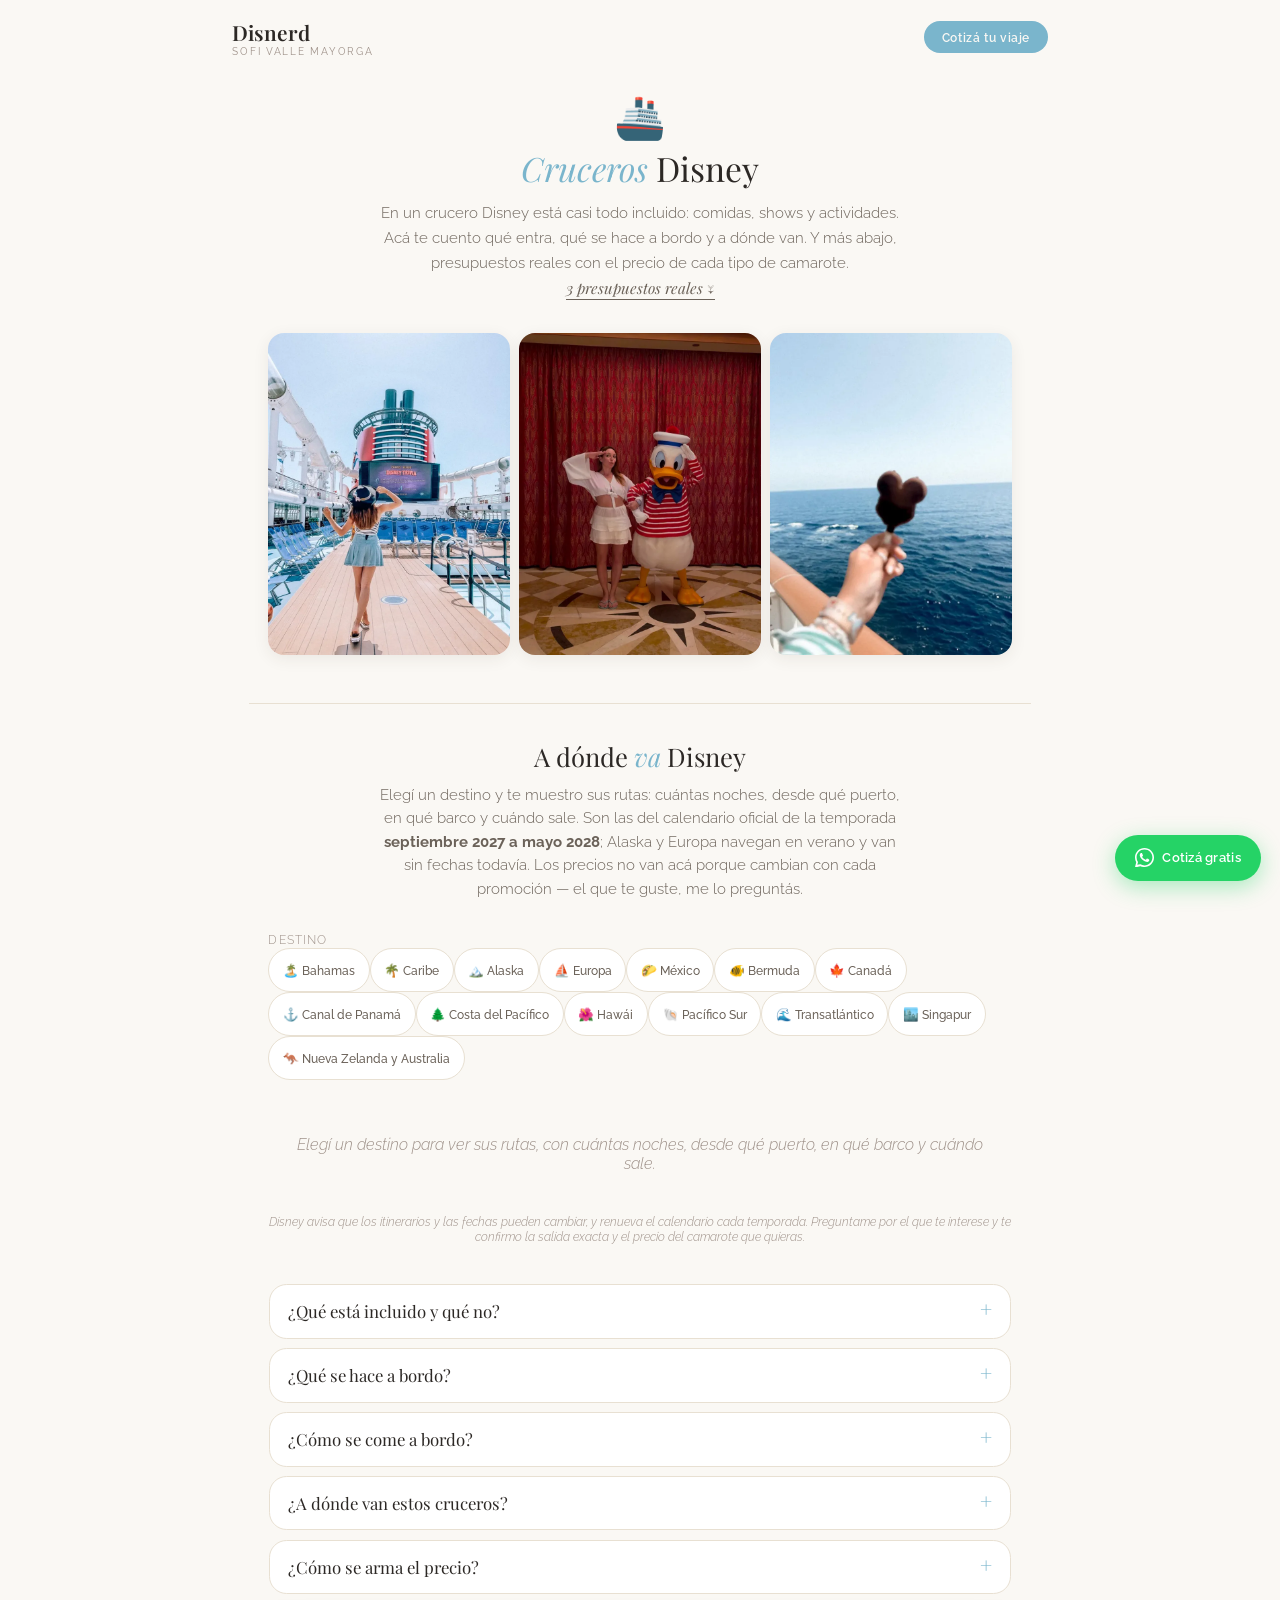
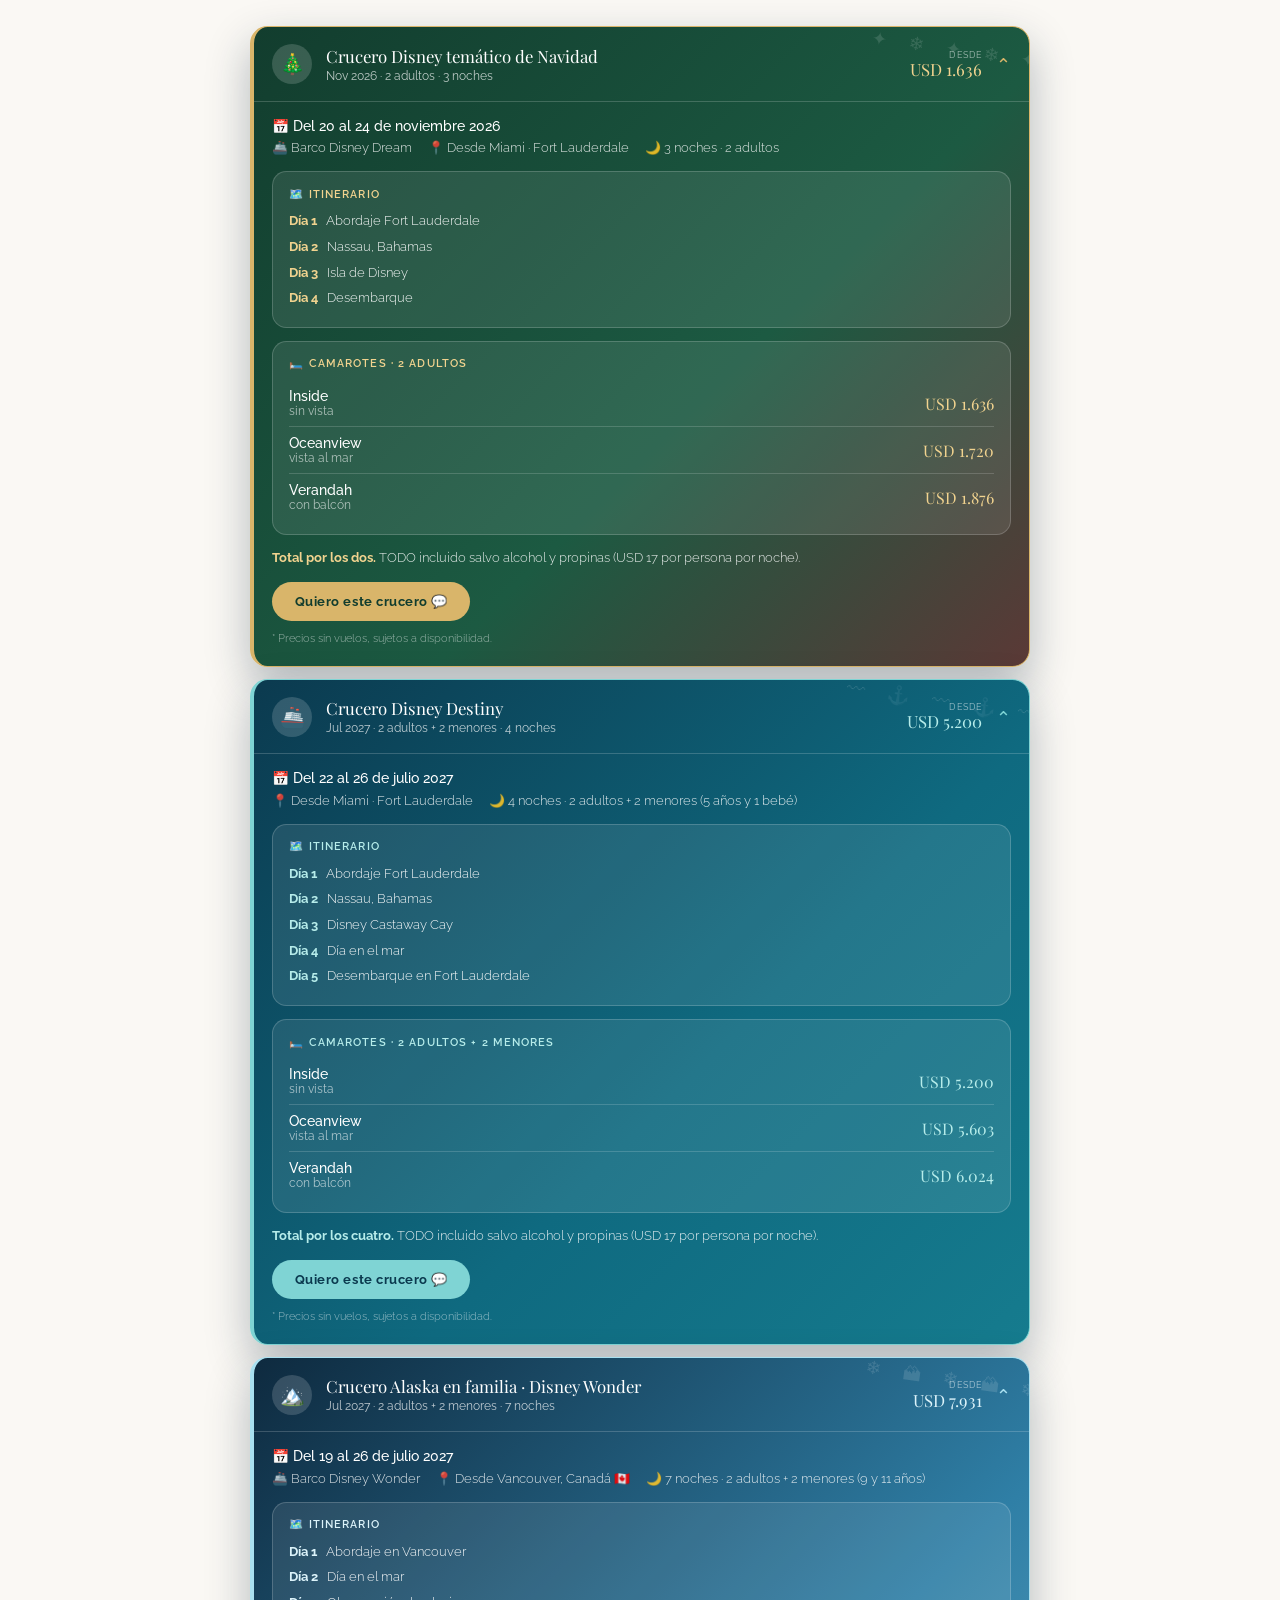
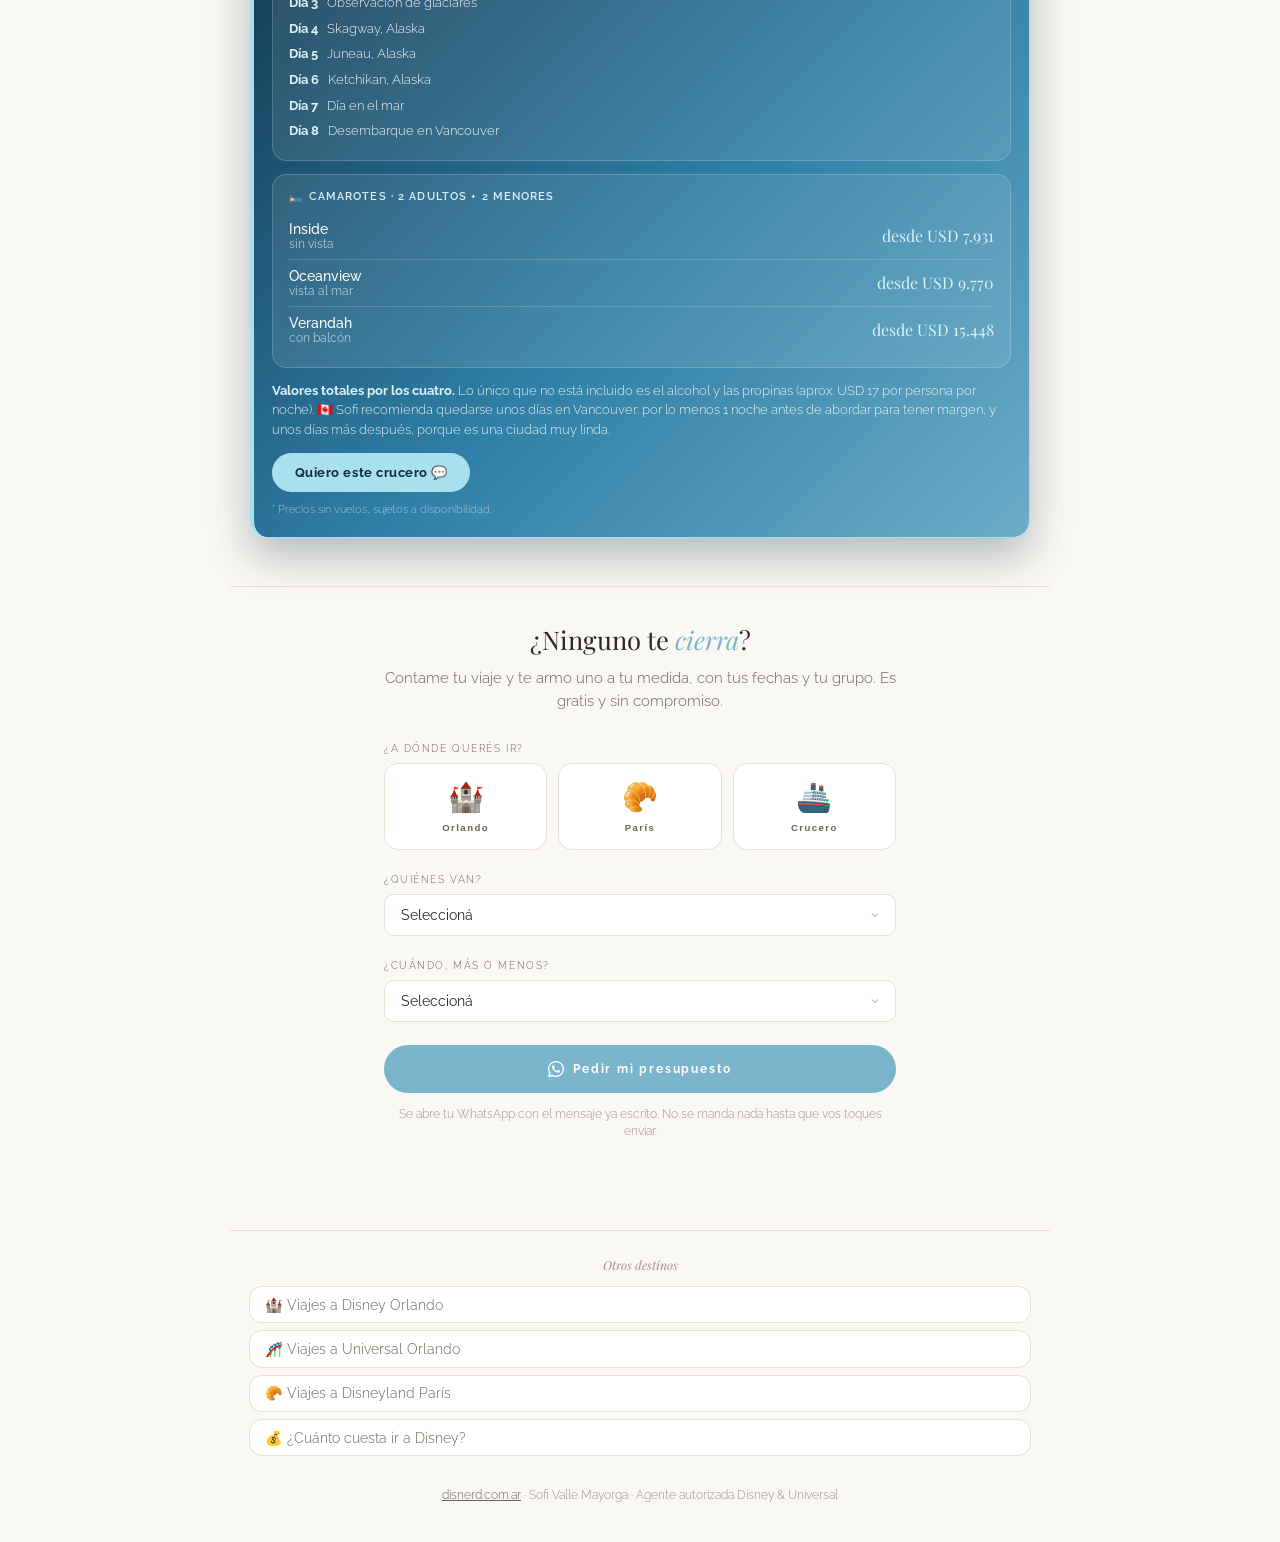
==== commit 0407a41d: "Preguntas marcadas para Google, y tres arreglos de la auditoria Fer pidio un analisis integral y des" ====
--- a/cruceros-disney/index.html
+++ b/cruceros-disney/index.html
@@ -76,6 +76,56 @@
   .dst-otros a:hover { border-color: var(--sky-mid); color: var(--text); }
   @media (max-width: 560px) { .dst-cab h1 { font-size: 1.75rem; } }
 </style>
+<!-- preguntas para Google (lo genera _tools/schema_preguntas.py) -->
+<script type="application/ld+json">
+{
+ "@context": "https://schema.org",
+ "@type": "FAQPage",
+ "mainEntity": [
+  {
+   "@type": "Question",
+   "name": "¿Qué está incluido y qué no?",
+   "acceptedAnswer": {
+    "@type": "Answer",
+    "text": "En un crucero Disney ya está casi todo pago antes de subir: las comidas en los salones principales, el buffet, la comida rápida, el helado, los shows del teatro, las piletas y toboganes, los clubes de chicos y el gimnasio. El room service al camarote también está incluido y funciona las 24 horas — solo se pagan aparte el alcohol, los cafés especiales y las gaseosas en lata. Lo que no entra es el alcohol y las propinas: unos USD 17 por persona y por noche, que se cargan solas a tu cuenta de a bordo y se pagan al final. Los restaurantes de solo adultos tienen un costo aparte y son de las reservas que más rápido se agotan, así que conviene sacarlas apenas se abre la ventana."
+   }
+  },
+  {
+   "@type": "Question",
+   "name": "¿Qué se hace a bordo?",
+   "acceptedAnswer": {
+    "@type": "Answer",
+    "text": "Mucho más de lo que imaginás. Además de los shows del teatro, que son tipo Broadway, en un crucero Disney tenés: Encuentros con personajes durante todo el viaje. La Noche Pirata, con fiesta en cubierta y fuegos artificiales en alta mar. Cine a bordo, fiestas temáticas y actividades para toda la familia. Clubes para chicos separados por edades, con actividades supervisadas, así los grandes también tienen su momento. Es de los viajes que más disfrutan las familias, porque hay algo para cada uno todo el día."
+   }
+  },
+  {
+   "@type": "Question",
+   "name": "¿Cómo se come a bordo?",
+   "acceptedAnswer": {
+    "@type": "Answer",
+    "text": "Cenás con el sistema de Rotational Dining: cada noche cambiás de salón, pero te acompañan siempre los mismos mozos, que te van conociendo y se acuerdan de tus gustos y de tus alergias. Tenés tu horario fijo, siempre a la misma hora. Los salones principales ya vienen incluidos y asignados a tu familia."
+   }
+  },
+  {
+   "@type": "Question",
+   "name": "¿A dónde van estos cruceros?",
+   "acceptedAnswer": {
+    "@type": "Answer",
+    "text": "Alaska, saliendo siempre de Vancouver: el glaciar, Skagway, Juneau, Icy Strait, Sitka y Ketchikan. Bahamas, saliendo de Fort Lauderdale u Orlando: Nassau, Castaway Cay y Lookout Cay, los destinos privados de Disney. California y Baja, saliendo de San Diego: Ensenada, Catalina, Cabo y Puerto Vallarta."
+   }
+  },
+  {
+   "@type": "Question",
+   "name": "¿Cómo se arma el precio?",
+   "acceptedAnswer": {
+    "@type": "Answer",
+    "text": "Cambia según el camarote: interior, con ventana o con balcón. Por eso cada presupuesto de acá abajo muestra el valor de cada tipo, y no un precio único. ¿Cuánto cuesta ir a Disney? Comparo los cuatro destinos con números reales →"
+   }
+  }
+ ]
+}
+</script>
+<!-- fin preguntas para Google -->
 </head>
 <body>
 
--- a/presupuestos.css
+++ b/presupuestos.css
@@ -8,7 +8,10 @@
     .pr-chip { font-family: 'Raleway', sans-serif; font-size: 0.78rem; font-weight: 500;
                color: var(--text-mid); background: #fff; border: 1px solid var(--warm);
                padding: 0.42rem 0.85rem; border-radius: 100px; cursor: pointer;
-               transition: background .15s, border-color .15s, color .15s; }
+               transition: background .15s, border-color .15s, color .15s; 
+                /* 44 px es el minimo comodo para tocar con el dedo;
+                   venian midiendo 32 y se erraba el chip. */
+                min-height: 44px; display: inline-flex; align-items: center; }
     .pr-chip:hover { border-color: var(--sky-mid); }
     .pr-chip.on { background: var(--sky-soft); border-color: var(--sky-soft); color: var(--ivory); }
     .pr-cuenta { text-align: center; font-size: 0.78rem; color: var(--text-soft);
